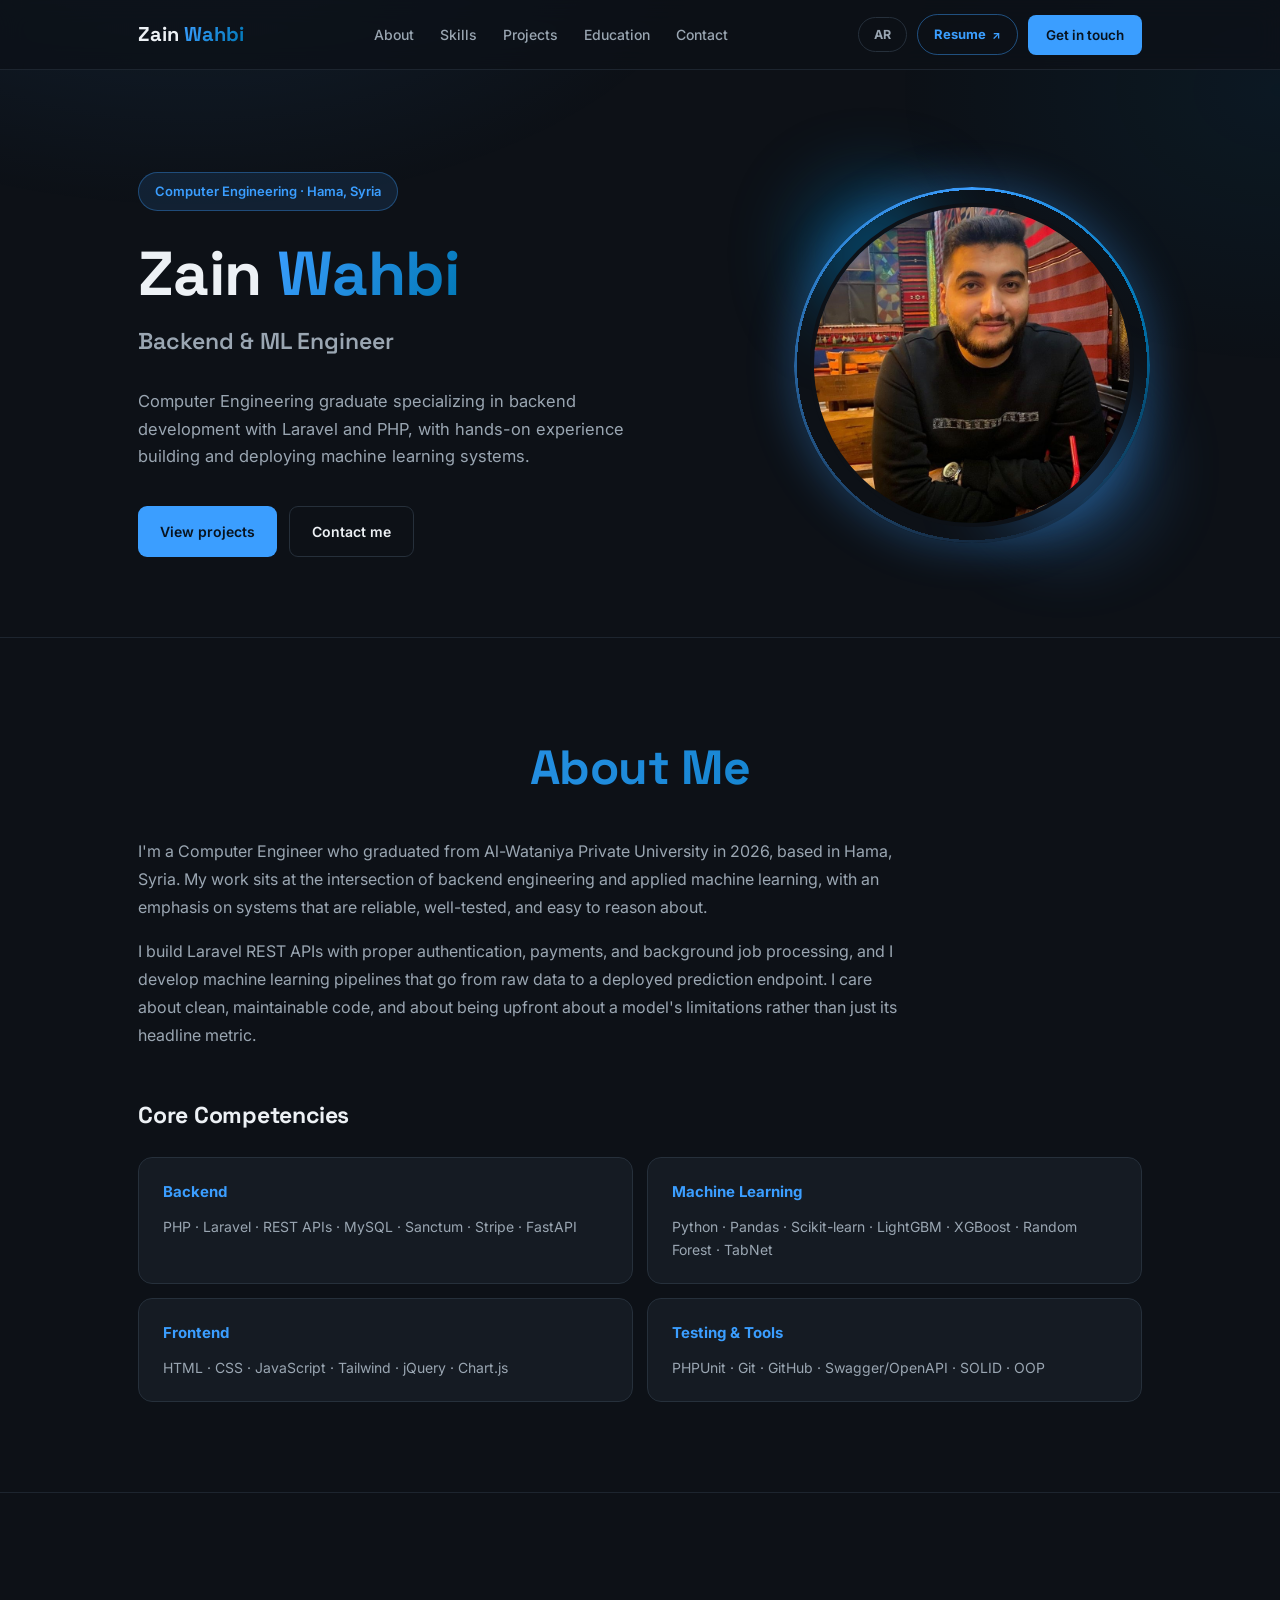
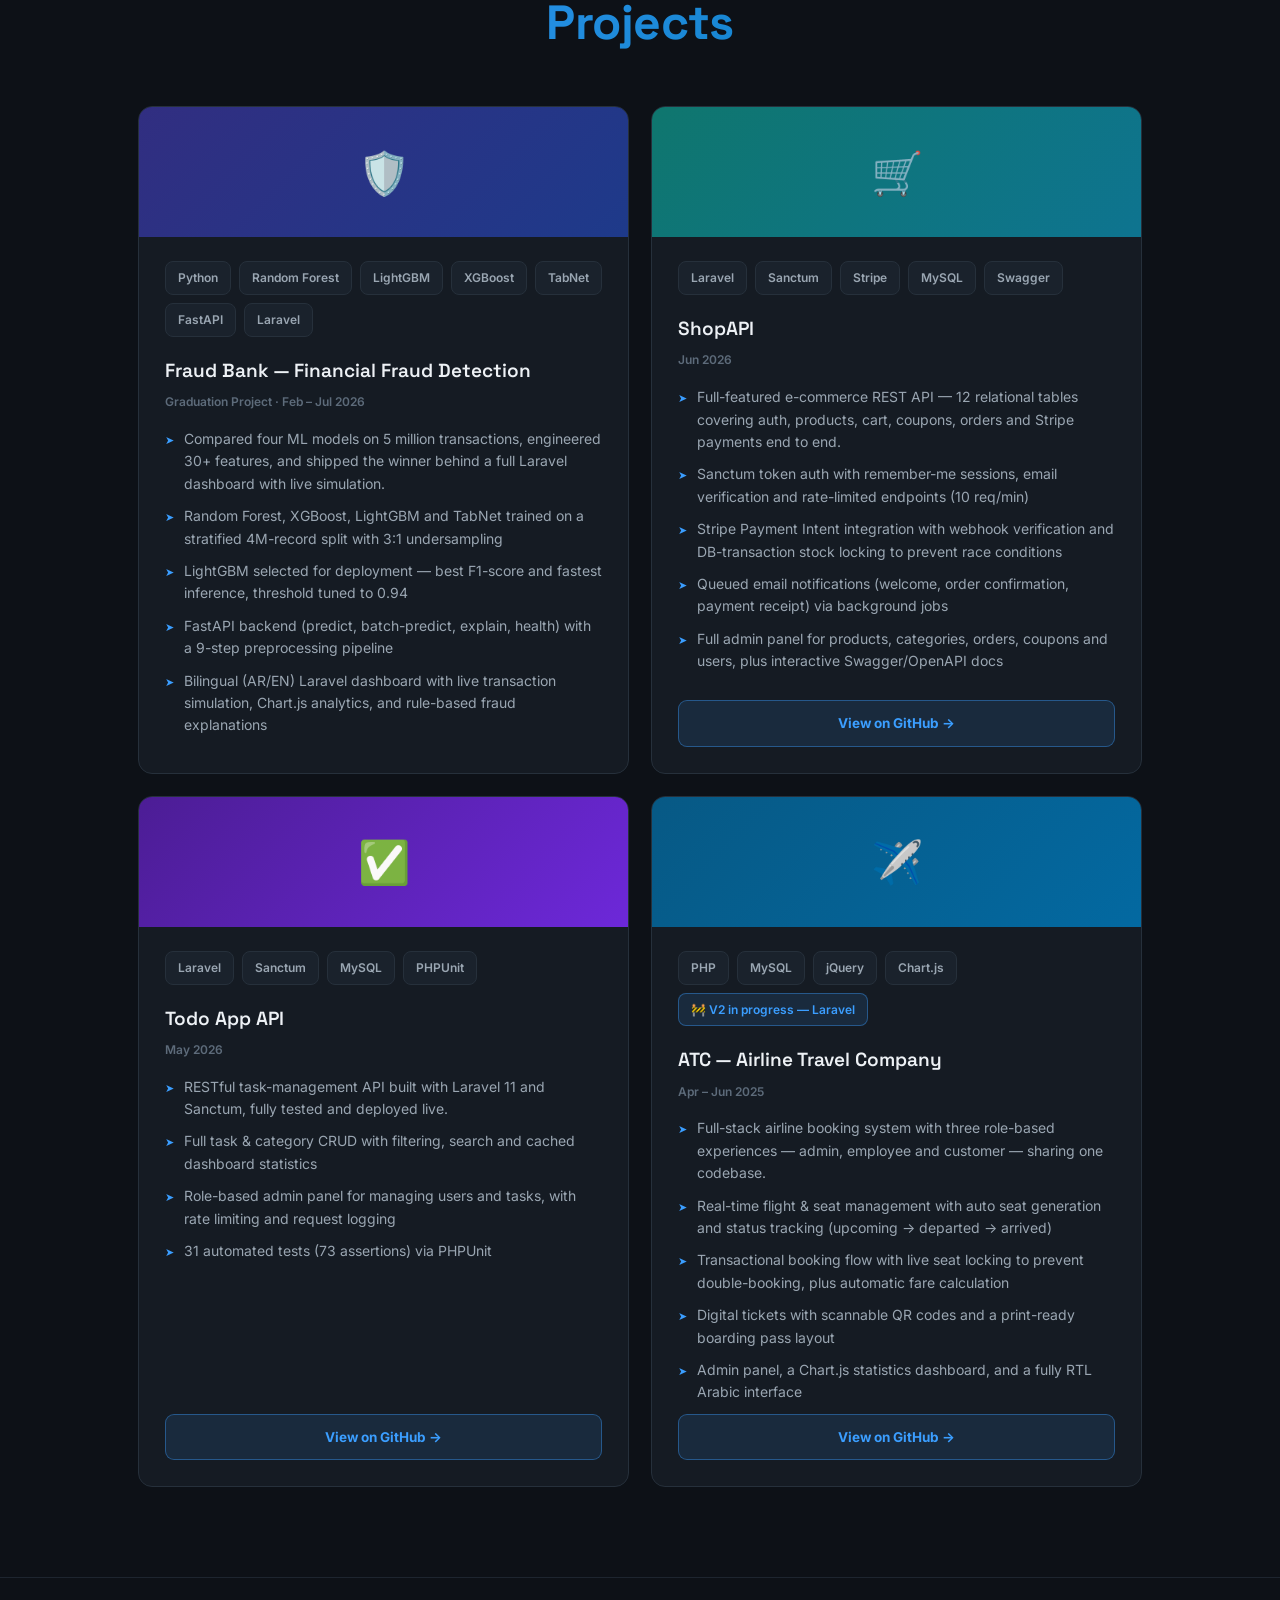
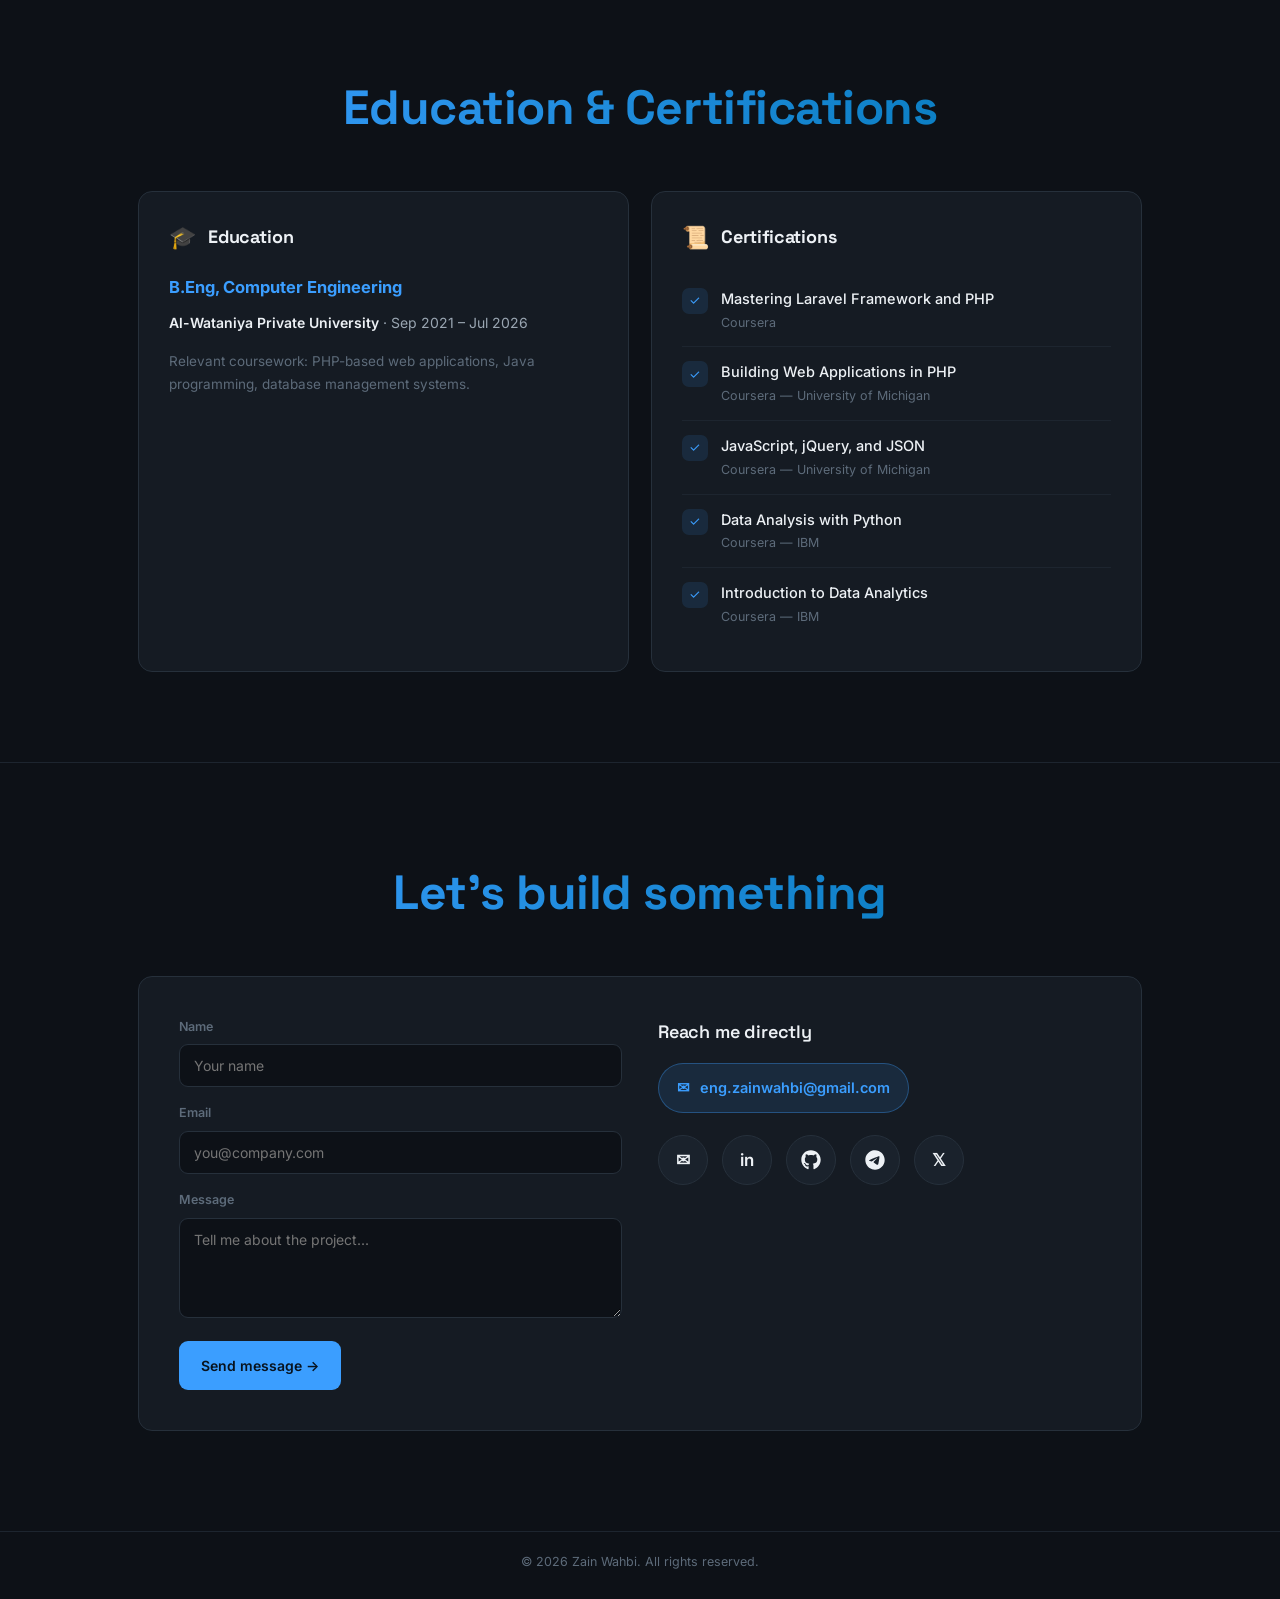
==== index.html @ 0e926399 "Add link-preview thumbnail (OG image) matching portfolio theme" ====
<!DOCTYPE html>
<html lang="en" id="htmlRoot">
<head>
<meta charset="UTF-8">
<meta name="viewport" content="width=device-width, initial-scale=1.0">
<title>Zain Wahbi | Backend & ML Engineer</title>
<meta name="description" content="Zain Wahbi — Computer Engineer specializing in Laravel/PHP REST APIs and Machine Learning.">
<meta property="og:type" content="profile">
<meta property="og:title" content="Zain Wahbi — Backend & ML Engineer">
<meta property="og:description" content="Computer Engineer specializing in Laravel/PHP REST APIs and applied Machine Learning.">
<meta property="og:url" content="https://zain-wahbi.github.io/zain-wahbi-portfolio/">
<meta property="og:image" content="https://zain-wahbi.github.io/zain-wahbi-portfolio/assets/og-image.png">
<meta property="og:image:width" content="1200">
<meta property="og:image:height" content="630">
<meta name="twitter:card" content="summary_large_image">
<meta name="twitter:title" content="Zain Wahbi — Backend & ML Engineer">
<meta name="twitter:description" content="Computer Engineer specializing in Laravel/PHP REST APIs and applied Machine Learning.">
<meta name="twitter:image" content="https://zain-wahbi.github.io/zain-wahbi-portfolio/assets/og-image.png">
<link rel="preconnect" href="https://fonts.googleapis.com">
<link rel="preconnect" href="https://fonts.gstatic.com" crossorigin>
<link href="https://fonts.googleapis.com/css2?family=Space+Grotesk:wght@500;600;700&family=Inter:wght@400;500;600;700;800&family=Tajawal:wght@400;500;700;800&display=swap" rel="stylesheet">
<link rel="icon" type="image/svg+xml" href="data:image/svg+xml,%3Csvg xmlns='http://www.w3.org/2000/svg' viewBox='0 0 100 100'%3E%3Cdefs%3E%3ClinearGradient id='g' x1='0' y1='0' x2='1' y2='1'%3E%3Cstop offset='0' stop-color='%233B9EFF'/%3E%3Cstop offset='1' stop-color='%230077B5'/%3E%3C/linearGradient%3E%3C/defs%3E%3Crect width='100' height='100' rx='22' fill='url(%23g)'/%3E%3Ctext x='50' y='69' font-family='Arial,sans-serif' font-weight='700' font-size='58' fill='%2308131F' text-anchor='middle'%3EZ%3C/text%3E%3C/svg%3E">
<link rel="stylesheet" href="style.css">
</head>
<body>

<header>
  <nav class="wrap">
    <div class="brand-group">
      <div class="mobile-logo" aria-hidden="true">Z</div>
      <div class="brand">Zain <span class="brand-accent">Wahbi</span></div>
    </div>
    <div class="navlinks">
      <a href="#about" data-i18n="nav_about">About</a>
      <a href="#skills" data-i18n="nav_skills">Skills</a>
      <a href="#projects" data-i18n="nav_projects">Projects</a>
      <a href="#education" data-i18n="nav_education">Education</a>
      <a href="#contact" data-i18n="nav_contact">Contact</a>
    </div>
    <div class="nav-right">
      <button class="lang-toggle-btn" id="langToggleBtn" onclick="toggleLang()">AR</button>
      <a class="cv-btn" id="cvBtn" href="resume.html" target="_blank" rel="noopener">
        <span class="cv-label" data-i18n="nav_cv">Resume</span><span class="cv-label-mobile" aria-hidden="true">CV</span><span class="ext-ic">↗</span>
      </a>
      <a class="nav-cta" href="https://mail.google.com/mail/?view=cm&fs=1&to=eng.zainwahbi@gmail.com" target="_blank" rel="noopener" data-i18n="nav_cta">Get in touch</a>
    </div>
  </nav>
</header>

<main>
  <!-- HERO -->
  <section class="hero">
    <div class="wrap hero-grid">
      <div class="hero-text">
        <div class="hero-badge" data-i18n="hero_badge">Computer Engineering · Hama, Syria</div>
        <h1 class="hero-name">Zain <span class="accent-text">Wahbi</span></h1>
        <div class="hero-subtitle" data-i18n="hero_subtitle">Backend & ML Engineer</div>
        <p class="lede" data-i18n="hero_lede">Computer Engineering graduate specializing in backend development with Laravel and PHP, with hands-on experience building and deploying machine learning systems.</p>
        <div class="hero-actions">
          <a class="btn btn-primary" href="#projects" data-i18n="hero_btn1">View projects</a>
          <a class="btn btn-ghost" href="#contact" data-i18n="hero_btn2">Contact me</a>
        </div>
      </div>
      <div class="hero-photo-wrap">
        <div class="blob blob1"></div>
        <div class="blob blob2"></div>
        <div class="avatar-wrap">
          <div class="avatar-ring">
            <div class="avatar" id="avatarBox">
              <img id="avatarImg" src="assets/photo_2026-06-03_11-59-59.jpg" alt="Zain Wahbi" onerror="this.style.display='none'" onload="document.getElementById('avatarInitials').style.display='none'; this.style.display='block';">
              <span id="avatarInitials">ZW</span>
            </div>
          </div>
        </div>
      </div>
    </div>
  </section>

  <hr class="rule">

  <!-- ABOUT -->
  <section id="about">
    <div class="wrap">
      <h2 class="about-heading" data-i18n="about_heading">About Me</h2>
      <div class="about-body-full">
        <p data-i18n="about_p1">I'm a Computer Engineer who graduated from Al-Wataniya Private University in 2026, based in Hama, Syria. My work sits at the intersection of backend engineering and applied machine learning, with an emphasis on systems that are reliable, well-tested, and easy to reason about.</p>
        <p data-i18n="about_p2">I build Laravel REST APIs with proper authentication, payments, and background job processing, and I develop machine learning pipelines that go from raw data to a deployed prediction endpoint. I care about clean, maintainable code, and about being upfront about a model's limitations rather than just its headline metric.</p>
      </div>

      <h3 class="comp-heading" data-i18n="comp_heading">Core Competencies</h3>
      <div id="skills" class="comp-grid">
        <div class="comp-card">
          <h4 data-i18n="comp1_title">Backend</h4>
          <p data-i18n="comp1_desc">PHP · Laravel · REST APIs · MySQL · Sanctum · Stripe · FastAPI</p>
        </div>
        <div class="comp-card">
          <h4 data-i18n="comp2_title">Machine Learning</h4>
          <p data-i18n="comp2_desc">Python · Pandas · Scikit-learn · LightGBM · XGBoost · Random Forest · TabNet</p>
        </div>
        <div class="comp-card">
          <h4 data-i18n="comp3_title">Frontend</h4>
          <p data-i18n="comp3_desc">HTML · CSS · JavaScript · Tailwind · jQuery · Chart.js</p>
        </div>
        <div class="comp-card">
          <h4 data-i18n="comp4_title">Testing & Tools</h4>
          <p data-i18n="comp4_desc">PHPUnit · Git · GitHub · Swagger/OpenAPI · SOLID · OOP</p>
        </div>
      </div>
    </div>
  </section>

  <hr class="rule">

  <!-- PROJECTS -->
  <section id="projects">
    <div class="wrap">
      <h2 class="section-title-center" data-i18n="projects_title">Projects</h2>
      <div class="proj-grid">
        <div class="proj-card">
          <div class="proj-banner" style="background:linear-gradient(135deg,#312E81,#1E3A8A);">🛡️</div>
          <div class="proj-body">
            <div class="proj-tags">
              <span class="proj-tag">Python</span><span class="proj-tag">Random Forest</span><span class="proj-tag">LightGBM</span><span class="proj-tag">XGBoost</span><span class="proj-tag">TabNet</span><span class="proj-tag">FastAPI</span><span class="proj-tag">Laravel</span>
            </div>
            <div class="proj-title2" data-i18n="proj1_title">Fraud Bank — Financial Fraud Detection</div>
            <div class="proj-date2" data-i18n="proj1_date">Graduation Project · Feb – Jul 2026</div>
            <ul class="proj-bullets">
              <li data-i18n="proj1_desc">Compared four ML models on 5 million transactions, engineered 30+ features, and shipped the winner behind a full Laravel dashboard with live simulation.</li>
              <li data-i18n="proj1_li1">Random Forest, XGBoost, LightGBM and TabNet trained on a stratified 4M-record split with 3:1 undersampling</li>
              <li data-i18n="proj1_li2">LightGBM selected for deployment — best F1-score and fastest inference, threshold tuned to 0.94</li>
              <li data-i18n="proj1_li3">FastAPI backend (predict, batch-predict, explain, health) with a 9-step preprocessing pipeline</li>
              <li data-i18n="proj1_li4">Bilingual (AR/EN) Laravel dashboard with live transaction simulation, Chart.js analytics, and rule-based fraud explanations</li>
            </ul>
          </div>
        </div>

        <div class="proj-card">
          <div class="proj-banner" style="background:linear-gradient(135deg,#0F766E,#0E7490);">🛒</div>
          <div class="proj-body">
            <div class="proj-tags">
              <span class="proj-tag">Laravel</span><span class="proj-tag">Sanctum</span><span class="proj-tag">Stripe</span><span class="proj-tag">MySQL</span><span class="proj-tag">Swagger</span>
            </div>
            <div class="proj-title2">ShopAPI</div>
            <div class="proj-date2" data-i18n="proj2_date">Jun 2026</div>
            <ul class="proj-bullets">
              <li data-i18n="proj2_desc">Full-featured e-commerce REST API — 12 relational tables covering auth, products, cart, coupons, orders and Stripe payments end to end.</li>
              <li data-i18n="proj2_li1">Sanctum token auth with remember-me sessions, email verification and rate-limited endpoints (10 req/min)</li>
              <li data-i18n="proj2_li2">Stripe Payment Intent integration with webhook verification and DB-transaction stock locking to prevent race conditions</li>
              <li data-i18n="proj2_li3">Queued email notifications (welcome, order confirmation, payment receipt) via background jobs</li>
              <li data-i18n="proj2_li4">Full admin panel for products, categories, orders, coupons and users, plus interactive Swagger/OpenAPI docs</li>
            </ul>
            <a class="proj-link" href="https://github.com/Zain-Wahbi/shop-api" target="_blank" rel="noopener"><span data-i18n="view_github">View on GitHub →</span></a>
          </div>
        </div>

        <div class="proj-card">
          <div class="proj-banner" style="background:linear-gradient(135deg,#4C1D95,#6D28D9);">✅</div>
          <div class="proj-body">
            <div class="proj-tags">
              <span class="proj-tag">Laravel</span><span class="proj-tag">Sanctum</span><span class="proj-tag">MySQL</span><span class="proj-tag">PHPUnit</span>
            </div>
            <div class="proj-title2" data-i18n="proj3_title">Todo App API</div>
            <div class="proj-date2" data-i18n="proj3_date">May 2026</div>
            <ul class="proj-bullets">
              <li data-i18n="proj3_desc">RESTful task-management API built with Laravel 11 and Sanctum, fully tested and deployed live.</li>
              <li data-i18n="proj3_li1">Full task & category CRUD with filtering, search and cached dashboard statistics</li>
              <li data-i18n="proj3_li2">Role-based admin panel for managing users and tasks, with rate limiting and request logging</li>
              <li data-i18n="proj3_li3">31 automated tests (73 assertions) via PHPUnit</li>
            </ul>
            <a class="proj-link" href="https://github.com/Zain-Wahbi/todo-app-api" target="_blank" rel="noopener"><span data-i18n="view_github">View on GitHub →</span></a>
          </div>
        </div>

        <div class="proj-card">
          <div class="proj-banner" style="background:linear-gradient(135deg,#075985,#0369A1);">✈️</div>
          <div class="proj-body">
            <div class="proj-tags">
              <span class="proj-tag">PHP</span><span class="proj-tag">MySQL</span><span class="proj-tag">jQuery</span><span class="proj-tag">Chart.js</span>
              <span class="proj-tag proj-tag-progress" data-i18n="proj4_progress">🚧 V2 in progress — Laravel</span>
            </div>
            <div class="proj-title2" data-i18n="proj4_title">ATC — Airline Travel Company</div>
            <div class="proj-date2" data-i18n="proj4_date">Apr – Jun 2025</div>
            <ul class="proj-bullets">
              <li data-i18n="proj4_desc">Full-stack airline booking system with three role-based experiences — admin, employee and customer — sharing one codebase.</li>
              <li data-i18n="proj4_li1">Real-time flight & seat management with auto seat generation and status tracking (upcoming → departed → arrived)</li>
              <li data-i18n="proj4_li2">Transactional booking flow with live seat locking to prevent double-booking, plus automatic fare calculation</li>
              <li data-i18n="proj4_li3">Digital tickets with scannable QR codes and a print-ready boarding pass layout</li>
              <li data-i18n="proj4_li4">Admin panel, a Chart.js statistics dashboard, and a fully RTL Arabic interface</li>
            </ul>
            <a class="proj-link" href="https://github.com/Zain-Wahbi/airline-travel-company-v1" target="_blank" rel="noopener"><span data-i18n="view_github">View on GitHub →</span></a>
          </div>
        </div>
      </div>
    </div>
  </section>

  <hr class="rule">

  <!-- EDUCATION & CERTS -->
  <section id="education">
    <div class="wrap">
      <h2 class="section-title-center" data-i18n="edu_eyebrow">Education & Certifications</h2>
      <div class="edu-grid">
        <div class="info-card">
          <div class="info-card-head"><span class="info-icon">🎓</span><h3 data-i18n="edu_subhead">Education</h3></div>
          <div class="edu-degree" data-i18n="fact_degree_val">B.Eng, Computer Engineering</div>
          <div class="edu-meta"><b data-i18n="fact_uni_val">Al-Wataniya Private University</b> · <span data-i18n="edu_date">Sep 2021 – Jul 2026</span></div>
          <div class="edu-course" data-i18n="edu_course">Relevant coursework: PHP-based web applications, Java programming, database management systems.</div>
        </div>
        <div class="info-card">
          <div class="info-card-head"><span class="info-icon">📜</span><h3 data-i18n="certs_subhead">Certifications</h3></div>
          <div class="cert-item"><span class="cert-icon">✓</span><div><div class="cert-name">Mastering Laravel Framework and PHP</div><div class="cert-org">Coursera</div></div></div>
          <div class="cert-item"><span class="cert-icon">✓</span><div><div class="cert-name">Building Web Applications in PHP</div><div class="cert-org">Coursera — University of Michigan</div></div></div>
          <div class="cert-item"><span class="cert-icon">✓</span><div><div class="cert-name">JavaScript, jQuery, and JSON</div><div class="cert-org">Coursera — University of Michigan</div></div></div>
          <div class="cert-item"><span class="cert-icon">✓</span><div><div class="cert-name">Data Analysis with Python</div><div class="cert-org">Coursera — IBM</div></div></div>
          <div class="cert-item"><span class="cert-icon">✓</span><div><div class="cert-name">Introduction to Data Analytics</div><div class="cert-org">Coursera — IBM</div></div></div>
        </div>
      </div>
    </div>
  </section>

  <hr class="rule">

  <!-- CONTACT -->
  <section id="contact">
    <div class="wrap">
      <h2 class="section-title-center" data-i18n="contact_title">Let's build something</h2>
      <div class="contact-card">
        <form id="contactForm" onsubmit="return false;">
          <div class="field">
            <label for="f-name" data-i18n="field_name">Name</label>
            <input id="f-name" type="text" data-i18n-ph="field_name_ph" placeholder="Your name" autocomplete="name">
          </div>
          <div class="field">
            <label for="f-email" data-i18n="field_email">Email</label>
            <input id="f-email" type="email" placeholder="you@company.com" autocomplete="email">
          </div>
          <div class="field">
            <label for="f-msg" data-i18n="field_msg">Message</label>
            <textarea id="f-msg" data-i18n-ph="field_msg_ph" placeholder="Tell me about the project..."></textarea>
          </div>
          <a class="btn btn-primary" id="sendBtn" href="#" data-i18n="send_btn">Send message →</a>
        </form>
        <div class="contact-side">
          <h3 data-i18n="contact_side_title">Reach me directly</h3>
          <a class="contact-email-pill" href="https://mail.google.com/mail/?view=cm&fs=1&to=eng.zainwahbi@gmail.com" target="_blank" rel="noopener"><span class="email-ic">✉</span> eng.zainwahbi@gmail.com</a>
          <div class="social-circle-row">
            <a class="social-circle" href="https://mail.google.com/mail/?view=cm&fs=1&to=eng.zainwahbi@gmail.com" target="_blank" rel="noopener" aria-label="Email" title="Email">✉</a>
            <a class="social-circle" href="https://www.linkedin.com/in/zain-wahbi-858897413" target="_blank" rel="noopener" aria-label="LinkedIn" title="LinkedIn">in</a>
            <a class="social-circle" href="https://github.com/Zain-Wahbi" target="_blank" rel="noopener" aria-label="GitHub" title="GitHub"><svg viewBox="0 0 496 512" width="20" height="20" fill="currentColor"><path d="M244.8 8C106.1 8 0 113.3 0 252c0 110.9 69.8 205.8 169.5 239.2 12.8 2.3 17.3-5.6 17.3-12.1 0-6.2-.3-40.4-.3-61.4 0 0-70 15-84.7-29.8 0 0-11.4-29.1-27.8-36.6 0 0-22.9-15.7 1.6-15.4 0 0 24.9 2 38.6 25.8 21.9 38.6 58.6 27.5 72.9 20.9 2.3-16 8.8-27.1 16-33.7-55.9-6.2-112.3-14.3-112.3-110.5 0-27.5 7.6-41.3 23.6-58.9-2.6-6.5-11.1-33.3 2.6-67.9 20.9-6.5 69 27 69 27 20-5.6 41.5-8.5 62.8-8.5s42.8 2.9 62.8 8.5c0 0 48.1-33.6 69-27 13.7 34.7 5.2 61.4 2.6 67.9 16 17.7 25.8 31.5 25.8 58.9 0 96.5-58.9 104.2-114.8 110.5 9.2 7.9 17 22.9 17 46.4 0 33.7-.3 75.4-.3 83.6 0 6.5 4.6 14.4 17.3 12.1C428.2 457.8 496 362.9 496 252 496 113.3 383.5 8 244.8 8z"/></svg></a>
            <a class="social-circle" href="https://t.me/ZainW72" target="_blank" rel="noopener" aria-label="Telegram" title="Telegram"><svg viewBox="0 0 496 512" width="20" height="20" fill="currentColor"><path d="M248 8C111 8 0 119 0 256s111 248 248 248 248-111 248-248S385 8 248 8zM362 176.7c-3.7 39.2-19.9 134.4-28.1 178.3-3.5 18.6-10.3 24.8-16.9 25.4-14.4 1.3-25.3-9.5-39.3-18.7-21.8-14.3-34.2-23.2-55.3-37.2-24.5-16.1-8.6-25 5.3-39.5 3.7-3.8 67.1-61.5 68.3-66.7.2-.7.3-3.1-1.2-4.4s-3.6-.8-5.1-.5q-3.3.7-104.6 69.1-14.8 10.2-26.9 9.9c-8.9-.2-25.9-5-38.6-9.1-15.5-5-27.9-7.7-26.8-16.3q.8-6.7 18.5-13.7 108.4-47.2 144.6-62.3c68.9-28.6 83.2-33.6 92.5-33.8 2.1 0 6.6.5 9.6 2.9a10.5 10.5 0 0 1 3.5 6.7A43.8 43.8 0 0 1 362 176.7z"/></svg></a>
            <a class="social-circle" href="https://x.com/ZainWahbi" target="_blank" rel="noopener" aria-label="X / Twitter" title="X / Twitter">𝕏</a>
          </div>
        </div>
      </div>
    </div>
  </section>
</main>

<footer>
  <div class="wrap foot-row">
    <span data-i18n="footer_copy">© 2026 Zain Wahbi. All rights reserved.</span>
  </div>
</footer>

<script src="script.js"></script>
</body>
</html>
---- style.css ----
:root{
    --bg:#0D1117;
    --surface:#151B23;
    --surface-alt:#1A222C;
    --border:#26303B;
    --border-soft:#1D252F;
    --text:#EDF1F5;
    --text-dim:#9AA6B2;
    --text-faint:#5D6B7A;
    --accent:#3B9EFF;
    --accent-soft:rgba(59,158,255,0.12);
    --accent-deep:#0077B5;
    --radius:14px;
    --display:'Space Grotesk', sans-serif;
    --sans:'Inter', -apple-system, sans-serif;
    --arfont:'Tajawal', 'Inter', sans-serif;
  }
  *{box-sizing:border-box; margin:0; padding:0;}
  html{scroll-behavior:smooth;}
  body{
    background:var(--bg); color:var(--text); font-family:var(--sans);
    line-height:1.65; -webkit-font-smoothing:antialiased;
  }
  body.lang-ar{font-family:var(--arfont);}
  body.lang-ar h1, body.lang-ar h2, body.lang-ar h3, body.lang-ar .brand{font-family:var(--arfont);}
  body::before{
    content:""; position:fixed; inset:0; z-index:0; pointer-events:none;
    background:
      radial-gradient(ellipse 900px 500px at 15% -10%, rgba(59,158,255,0.10), transparent 60%),
      radial-gradient(ellipse 700px 500px at 100% 10%, rgba(0,119,181,0.08), transparent 55%);
  }
  a{color:inherit; text-decoration:none;}
  ::selection{background:var(--accent-soft); color:var(--accent);}
  img,svg{display:block; max-width:100%;}

  .wrap{max-width:1060px; margin:0 auto; padding:0 28px; position:relative; z-index:1;}
  section{padding:90px 0;}
  @media(max-width:720px){ section{padding:60px 0;} }

  .eyebrow{
    font-family:var(--sans); font-size:13px; font-weight:600; color:var(--accent);
    letter-spacing:0.08em; text-transform:uppercase; margin-bottom:12px;
  }
  body.lang-ar .eyebrow{font-family:var(--arfont); letter-spacing:0; text-transform:none;}
  h1,h2,h3{font-family:var(--display); font-weight:600; letter-spacing:-0.01em; color:var(--text);}

  /* NAV */
  header{
    position:fixed; top:0; left:0; right:0; z-index:50;
    background:rgba(13,17,23,0.75); backdrop-filter:blur(12px);
    border-bottom:1px solid var(--border-soft);
  }
  nav.wrap{display:flex; align-items:center; justify-content:space-between; padding:14px 28px; gap:16px;}
  .brand-group{display:flex; align-items:center; gap:10px;}
  .logo-mark{
    width:38px; height:38px; border-radius:10px; flex-shrink:0;
    background:linear-gradient(150deg, var(--accent) 0%, var(--accent-deep) 100%);
    display:flex; align-items:center; justify-content:center;
    font-family:var(--display); font-size:18px; font-weight:700; color:#08131F;
    box-shadow:0 8px 20px -6px rgba(59,158,255,0.55), inset 0 0 0 1px rgba(255,255,255,0.15);
  }
  .brand{font-family:var(--display); font-size:20px; font-weight:700; color:var(--text); white-space:nowrap;}
  .brand-accent{
    background:linear-gradient(120deg, var(--accent), var(--accent-deep));
    -webkit-background-clip:text; background-clip:text; color:transparent;
  }
  body.lang-ar .brand{font-family:var(--arfont);}
  .mobile-logo{
    display:none; width:36px; height:36px; border-radius:10px; flex-shrink:0;
    background:linear-gradient(150deg, var(--accent) 0%, var(--accent-deep) 100%);
    align-items:center; justify-content:center;
    font-family:var(--display); font-size:17px; font-weight:700; color:#08131F;
    box-shadow:0 6px 16px -6px rgba(59,158,255,0.55), inset 0 0 0 1px rgba(255,255,255,0.15);
  }
  @media(max-width:560px){
    .brand{display:none;}
    .mobile-logo{display:flex;}
  }

  .navlinks{display:none; gap:26px; font-size:14px; color:var(--text-dim); font-weight:500;}
  @media(min-width:880px){ .navlinks{display:flex;} }
  .navlinks a{transition:color .15s;}
  .navlinks a:hover{color:var(--text);}

  .nav-right{display:flex; align-items:center; gap:10px;}
  .lang-toggle-btn{
    font-size:12.5px; font-weight:700; padding:9px 15px; border-radius:999px;
    border:1px solid var(--border); color:var(--text-dim); background:transparent; cursor:pointer;
    font-family:inherit; transition:border-color .15s, color .15s;
  }
  .lang-toggle-btn:hover{border-color:var(--accent); color:var(--accent);}
  .cv-btn{
    font-size:13px; font-weight:700; color:var(--accent); border:1px solid rgba(59,158,255,0.45); border-radius:999px;
    padding:9px 16px; white-space:nowrap; transition:background .15s, border-color .15s;
    display:inline-flex; align-items:center; gap:6px;
  }
  .cv-btn:hover{background:var(--accent-soft); border-color:var(--accent);}
  .ext-ic{font-size:11px;}
  .cv-label-mobile{display:none; font-size:12.5px; font-weight:700;}
  @media(max-width:640px){
    .cv-btn .cv-label{display:none;}
    .cv-btn .cv-label-mobile{display:inline;}
    .cv-btn{padding:9px 13px;}
  }
  .nav-cta{
    font-size:13.5px; font-weight:600; background:var(--accent); color:#08131F;
    border-radius:8px; padding:9px 18px; transition:opacity .15s; white-space:nowrap;
  }
  .nav-cta:hover{opacity:0.88;}
  @media(max-width:480px){ .nav-cta{display:none;} }

  /* HERO */
  .hero{padding-top:172px; padding-bottom:80px;}
  .hero-grid{display:grid; grid-template-columns:1fr; gap:56px; align-items:center;}
  @media(max-width:879px){ .hero-photo-wrap{order:-1;} .hero-text{order:2;} }
  @media(min-width:880px){ .hero-grid{grid-template-columns:1fr 340px; gap:64px;} }

  .kicker{display:inline-flex; align-items:center; gap:8px; font-size:13.5px; color:var(--text-dim); font-weight:500; margin-bottom:18px;}
  .kicker .pulse{width:8px; height:8px; border-radius:50%; background:var(--accent); box-shadow:0 0 0 4px var(--accent-soft); animation:pulse 2s ease-in-out infinite;}
  @keyframes pulse{0%,100%{box-shadow:0 0 0 4px var(--accent-soft);} 50%{box-shadow:0 0 0 8px transparent;}}

  .hero-badge{
    display:inline-flex; align-items:center; gap:8px; font-size:13px; font-weight:600; color:var(--accent);
    border:1px solid rgba(59,158,255,0.35); background:var(--accent-soft); border-radius:999px;
    padding:8px 16px; margin-bottom:30px;
  }
  .hero-name{font-size:clamp(38px,6.6vw,62px); line-height:1.05; font-weight:700; margin-bottom:16px;}
  .hero-name .accent-text{
    background:linear-gradient(120deg, var(--accent), var(--accent-deep));
    -webkit-background-clip:text; background-clip:text; color:transparent;
  }
  .hero-subtitle{font-size:clamp(18px,2.4vw,23px); font-weight:600; color:var(--text-dim); margin-bottom:28px; font-family:var(--display);}
  body.lang-ar .hero-subtitle{font-family:var(--arfont);}
  .hero p.lede{font-size:16.5px; color:var(--text-dim); max-width:520px; margin-top:0;}
  .hero-actions{display:flex; gap:12px; margin-top:36px; flex-wrap:wrap;}
  .btn{font-size:14px; font-weight:600; padding:13px 22px; border-radius:9px; display:inline-flex; align-items:center; gap:8px; transition:transform .15s, opacity .15s, border-color .15s;}
  .btn-primary{background:var(--accent); color:#08131F;}
  .btn-primary:hover{transform:translateY(-1px); opacity:0.92;}
  .btn-ghost{border:1px solid var(--border); color:var(--text);}
  .btn-ghost:hover{border-color:var(--text-dim); transform:translateY(-1px);}

  .meta-row{display:flex; flex-wrap:wrap; gap:20px; margin-top:34px; font-size:13.5px; color:var(--text-faint);}
  .meta-row b{color:var(--text-dim); font-weight:600;}

  /* AVATAR */
  .hero-photo-wrap{position:relative;}
  .blob{position:absolute; border-radius:50%; filter:blur(40px); z-index:0; pointer-events:none;}
  .blob1{width:130px; height:130px; background:var(--accent-deep); opacity:0.55; top:-6px; left:2%;}
  .blob2{width:150px; height:150px; background:var(--accent); opacity:0.35; bottom:-6px; right:0%;}
  .avatar-wrap{display:flex; justify-content:center; align-items:center; position:relative; z-index:1;}
  .avatar-ring{
    position:relative; width:270px; height:270px; display:flex; align-items:center; justify-content:center;
  }
  @media(min-width:880px){ .avatar-ring{width:340px; height:340px;} }
  .avatar-ring::before{
    content:""; position:absolute; inset:-8px; border-radius:50%;
    background:conic-gradient(from 0deg, var(--accent), var(--accent-deep), transparent 40%, var(--accent));
    animation:spin 6s linear infinite;
    -webkit-mask:radial-gradient(farthest-side, transparent calc(100% - 3px), #000 calc(100% - 3px));
    mask:radial-gradient(farthest-side, transparent calc(100% - 3px), #000 calc(100% - 3px));
  }
  .avatar-ring::after{
    content:""; position:absolute; inset:-8px; border-radius:50%;
    box-shadow:0 0 40px 6px rgba(59,158,255,0.28);
    pointer-events:none;
  }
  @keyframes spin{to{transform:rotate(360deg);}}
  .avatar{
    width:254px; height:254px; border-radius:50%; overflow:hidden;
    background:linear-gradient(145deg, var(--accent-deep), #14304a);
    display:flex; align-items:center; justify-content:center;
    font-family:var(--display); font-size:72px; font-weight:700; color:#fff;
    position:relative; z-index:1; border:4px solid var(--bg);
  }
  @media(min-width:880px){ .avatar{width:324px; height:324px; font-size:92px;} }
  .avatar img{width:100%; height:100%; object-fit:cover; display:none;}

  hr.rule{border:none; border-top:1px solid var(--border-soft); margin:0;}

  .sec-head{margin-bottom:38px;}
  .sec-head h2{font-size:27px;}
  .sec-head p{color:var(--text-dim); font-size:15px; margin-top:8px; max-width:520px;}

  /* ABOUT */
  .about-heading{
    font-size:clamp(32px,5vw,48px); font-weight:700; margin-bottom:30px;
    background:linear-gradient(120deg, var(--accent), var(--accent-deep));
    -webkit-background-clip:text; background-clip:text; color:transparent;
    display:block; text-align:center;
  }
  .about-body-full p{color:var(--text-dim); font-size:16px; max-width:780px; line-height:1.75;}
  .about-body-full p + p{margin-top:16px;}
  .comp-heading{font-size:23px; font-weight:700; color:var(--text); margin:48px 0 22px;}
  body.lang-ar .comp-heading{font-family:var(--arfont);}

  /* COMPETENCIES */
  .comp-grid{display:grid; grid-template-columns:1fr; gap:14px;}
  @media(min-width:700px){ .comp-grid{grid-template-columns:repeat(2,1fr);} }
  .comp-card{background:var(--surface); border:1px solid var(--border); border-radius:var(--radius); padding:22px 24px;}
  .comp-card h4{font-size:15px; font-weight:700; margin-bottom:10px; color:var(--accent);}
  .comp-card p{font-size:14px; color:var(--text-dim); line-height:1.65; direction:ltr; text-align:left;}
  body.lang-ar .comp-card p{direction:rtl; text-align:right;}

  /* PROJECTS */
  .pill{font-size:12.5px; color:var(--text-dim); border:1px solid var(--border); border-radius:20px; padding:6px 13px; transition:border-color .15s, color .15s; direction:ltr; display:inline-block;}
  .pill:hover{border-color:var(--accent); color:var(--text);}
  .section-title-center{
    font-size:clamp(32px,5vw,48px); font-weight:700; text-align:center; margin-bottom:44px;
    background:linear-gradient(120deg, var(--accent), var(--accent-deep));
    -webkit-background-clip:text; background-clip:text; color:transparent;
  }
  .proj-grid{display:grid; grid-template-columns:1fr; gap:22px;}
  @media(min-width:760px){ .proj-grid{grid-template-columns:1fr 1fr;} }
  .proj-card{
    background:var(--surface); border:1px solid var(--border); border-radius:var(--radius);
    overflow:hidden; display:flex; flex-direction:column; transition:transform .18s, border-color .18s, box-shadow .18s;
  }
  .proj-card:hover{transform:translateY(-3px); border-color:rgba(59,158,255,0.35); box-shadow:0 20px 40px -24px rgba(0,0,0,0.5);}
  .proj-banner{height:130px; display:flex; align-items:center; justify-content:center; font-size:42px;}
  .proj-body{padding:24px 26px 26px; display:flex; flex-direction:column; flex:1;}
  .proj-tags{display:flex; flex-wrap:wrap; gap:8px; margin-bottom:18px; direction:ltr; justify-content:flex-start;}
  body.lang-ar .proj-tags{justify-content:flex-end;}
  .proj-tag{background:var(--surface-alt); border:1px solid var(--border); border-radius:8px; padding:6px 12px; font-size:12px; font-weight:600; color:var(--text-dim);}
  .proj-tag-progress{background:var(--accent-soft); border-color:rgba(59,158,255,0.4); color:var(--accent);}
  .proj-title2{font-family:var(--display); font-size:19px; font-weight:600; color:var(--text); margin-bottom:6px;}
  body.lang-ar .proj-title2{font-family:var(--arfont);}
  .proj-date2{font-size:12px; color:var(--text-faint); font-weight:600; margin-bottom:16px;}
  .proj-bullets{list-style:none;}
  .proj-bullets li{display:flex; gap:10px; margin-bottom:10px; color:var(--text-dim); font-size:14px; line-height:1.6;}
  .proj-bullets li::before{content:"➤"; color:var(--accent); flex-shrink:0; font-size:11px; margin-top:4px;}
  body.lang-ar .proj-bullets li::before{content:"◀";}
  .proj-link{
    align-self:stretch; margin-top:auto;
    display:inline-flex; align-items:center; justify-content:center; gap:7px;
    font-size:13.5px; font-weight:700; color:var(--accent);
    padding:11px 16px; border-radius:9px;
    background:var(--accent-soft); border:1px solid rgba(59,158,255,0.4);
    transition:background .15s, border-color .15s, transform .15s;
  }
  .proj-link:hover{background:rgba(59,158,255,0.22); border-color:var(--accent); transform:translateY(-1px);}

  /* EDUCATION & CERTS */
  .edu-grid{display:grid; grid-template-columns:1fr; gap:22px;}
  @media(min-width:860px){ .edu-grid{grid-template-columns:1fr 1fr;} }
  .info-card{background:var(--surface); border:1px solid var(--border); border-radius:var(--radius); padding:30px;}
  .info-card-head{display:flex; align-items:center; gap:12px; margin-bottom:22px;}
  .info-icon{font-size:22px; line-height:1;}
  .info-card-head h3{font-family:var(--display); font-size:18px; font-weight:700; color:var(--text);}
  body.lang-ar .info-card-head h3{font-family:var(--arfont);}
  .edu-degree{font-size:16.5px; font-weight:700; color:var(--accent); margin-bottom:10px;}
  .edu-meta{font-size:14px; color:var(--text-dim); margin-bottom:16px;}
  .edu-meta b{color:var(--text); font-weight:600;}
  .edu-course{font-size:13.5px; color:var(--text-faint); line-height:1.7;}
  .cert-item{display:flex; gap:13px; align-items:flex-start; padding:13px 0; border-bottom:1px solid var(--border-soft);}
  .info-card .cert-item:first-of-type{padding-top:0;}
  .cert-item:last-child{border-bottom:none;}
  .cert-icon{width:26px; height:26px; border-radius:7px; background:var(--accent-soft); color:var(--accent); display:flex; align-items:center; justify-content:center; font-size:13px; flex-shrink:0; margin-top:1px;}
  .cert-name{font-size:14.5px; color:var(--text); font-weight:500;}
  .cert-org{color:var(--text-faint); font-size:12.5px; margin-top:2px;}

  /* CONTACT */
  .contact-card{
    background:var(--surface); border:1px solid var(--border); border-radius:var(--radius);
    padding:40px; display:grid; grid-template-columns:1fr; gap:36px;
  }
  @media(min-width:820px){ .contact-card{grid-template-columns:1fr 1fr;} }
  .field{margin-bottom:16px;}
  .field label{display:block; font-size:12.5px; color:var(--text-faint); margin-bottom:7px; font-weight:600;}
  .field input, .field textarea{
    width:100%; background:var(--bg); border:1px solid var(--border); border-radius:9px;
    padding:12px 14px; color:var(--text); font-family:inherit; font-size:14px; outline:none; transition:border-color .15s;
  }
  .field input:focus, .field textarea:focus{border-color:var(--accent);}
  .field textarea{resize:vertical; min-height:100px;}
  .contact-side h3{font-size:18px; margin-bottom:16px; font-family:var(--display);}
  body.lang-ar .contact-side h3{font-family:var(--arfont);}
  .contact-email-pill{
    display:inline-flex; align-items:center; gap:10px; font-size:14.5px; font-weight:600; color:var(--accent);
    background:var(--accent-soft); border:1px solid rgba(59,158,255,0.35); border-radius:999px;
    padding:12px 18px; margin-bottom:22px; direction:ltr; transition:background .15s, border-color .15s, transform .15s;
  }
  .contact-email-pill:hover{background:rgba(59,158,255,0.2); border-color:var(--accent); transform:translateY(-2px);}
  .email-ic{font-size:15px;}
  .social-circle-row{display:flex; gap:14px; flex-wrap:wrap;}
  .social-circle{
    width:50px; height:50px; border-radius:50%; flex-shrink:0;
    display:flex; align-items:center; justify-content:center;
    background:var(--surface-alt); border:1px solid var(--border); color:var(--text);
    font-size:17px; font-weight:600; transition:all .2s ease;
  }
  .social-circle svg{display:block;}
  .social-circle:hover{
    background:linear-gradient(135deg, var(--accent), var(--accent-deep)); color:#08131F;
    border-color:transparent; transform:translateY(-4px);
    box-shadow:0 10px 24px -8px rgba(59,158,255,0.55);
  }

  footer{padding:20px 0 26px; border-top:1px solid var(--border-soft); margin-top:10px;}
  .foot-row{display:flex; justify-content:center; align-items:center; text-align:center; font-size:12.5px; color:var(--text-faint);}

  :focus-visible{outline:2px solid var(--accent); outline-offset:2px;}
  @media (prefers-reduced-motion: reduce){
    *{animation-duration:0.001ms !important; transition-duration:0.001ms !important;}
  }

  /* RTL adjustments */
  html[dir="rtl"] .fact{flex-direction:row-reverse;}
  html[dir="rtl"] .proj-link svg{transform:scaleX(-1);}

  /* MOBILE FINE-TUNING */
  @media(max-width:480px){
    .wrap{padding:0 18px;}
    nav.wrap{padding:12px 18px;}
    .hero{padding-top:130px; padding-bottom:56px;}
    .hero-grid{gap:40px;}
    .hero-name{font-size:clamp(30px,9vw,40px);}
    .hero-subtitle{font-size:17px; margin-bottom:20px;}
    .hero-badge{font-size:12px; padding:7px 13px; margin-bottom:22px;}
    .hero p.lede{font-size:15px;}
    .hero-actions{gap:10px;}
    .btn{padding:12px 18px; font-size:13.5px; width:100%; justify-content:center;}
    .hero-actions{flex-direction:column;}
    .avatar-ring{width:200px; height:200px;}
    .avatar{width:184px; height:184px; font-size:50px;}
    .blob1{width:80px; height:80px;}
    .blob2{width:96px; height:96px;}
    .about-heading, .section-title-center{font-size:28px; margin-bottom:22px;}
    .comp-card, .info-card{padding:18px 18px;}
    .proj-body{padding:20px 18px 22px;}
    .proj-banner{height:110px; font-size:36px;}
    .contact-card{padding:24px 18px; gap:28px;}
    .social-circle{width:44px; height:44px;}
    .social-circle svg{width:17px; height:17px;}
    .contact-email-pill{font-size:13.5px; padding:10px 14px;}
    .logo-mark{width:34px; height:34px; font-size:16px;}
    .mobile-logo{width:34px; height:34px; font-size:16px;}
  }
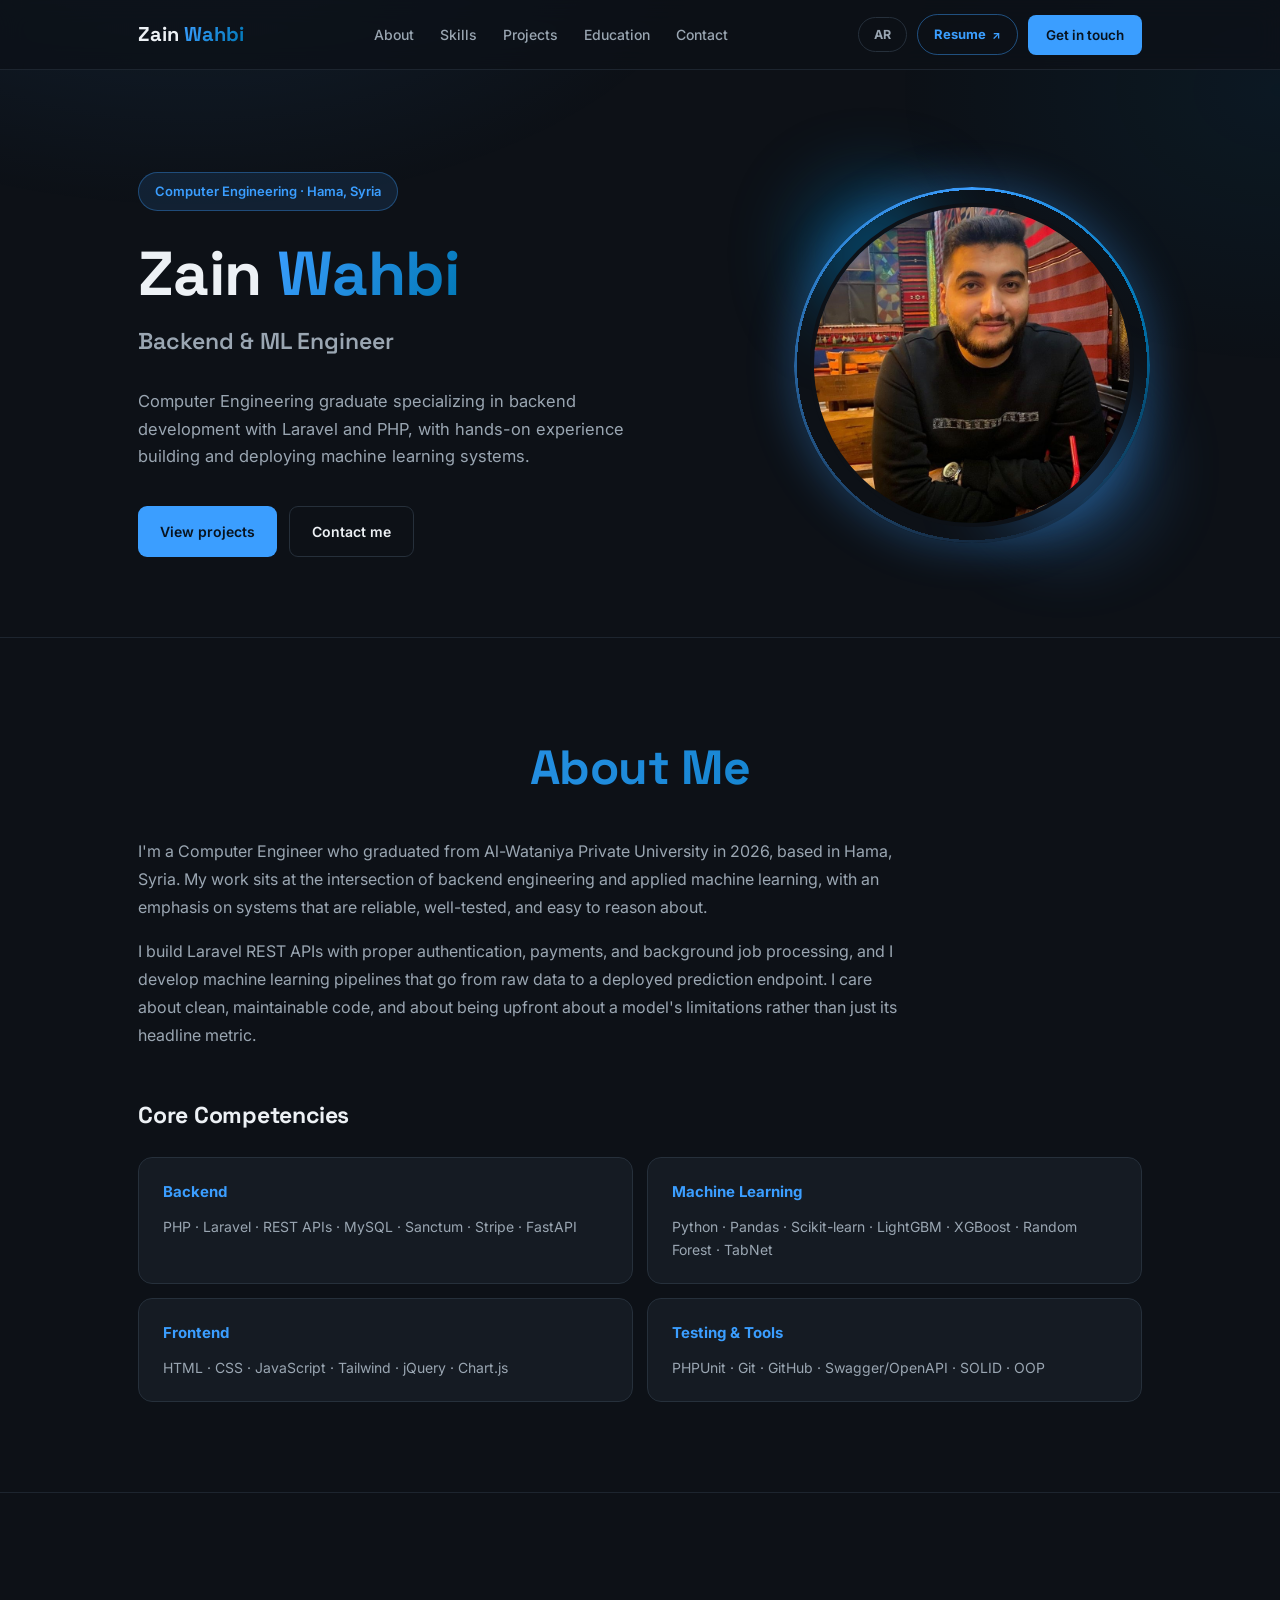
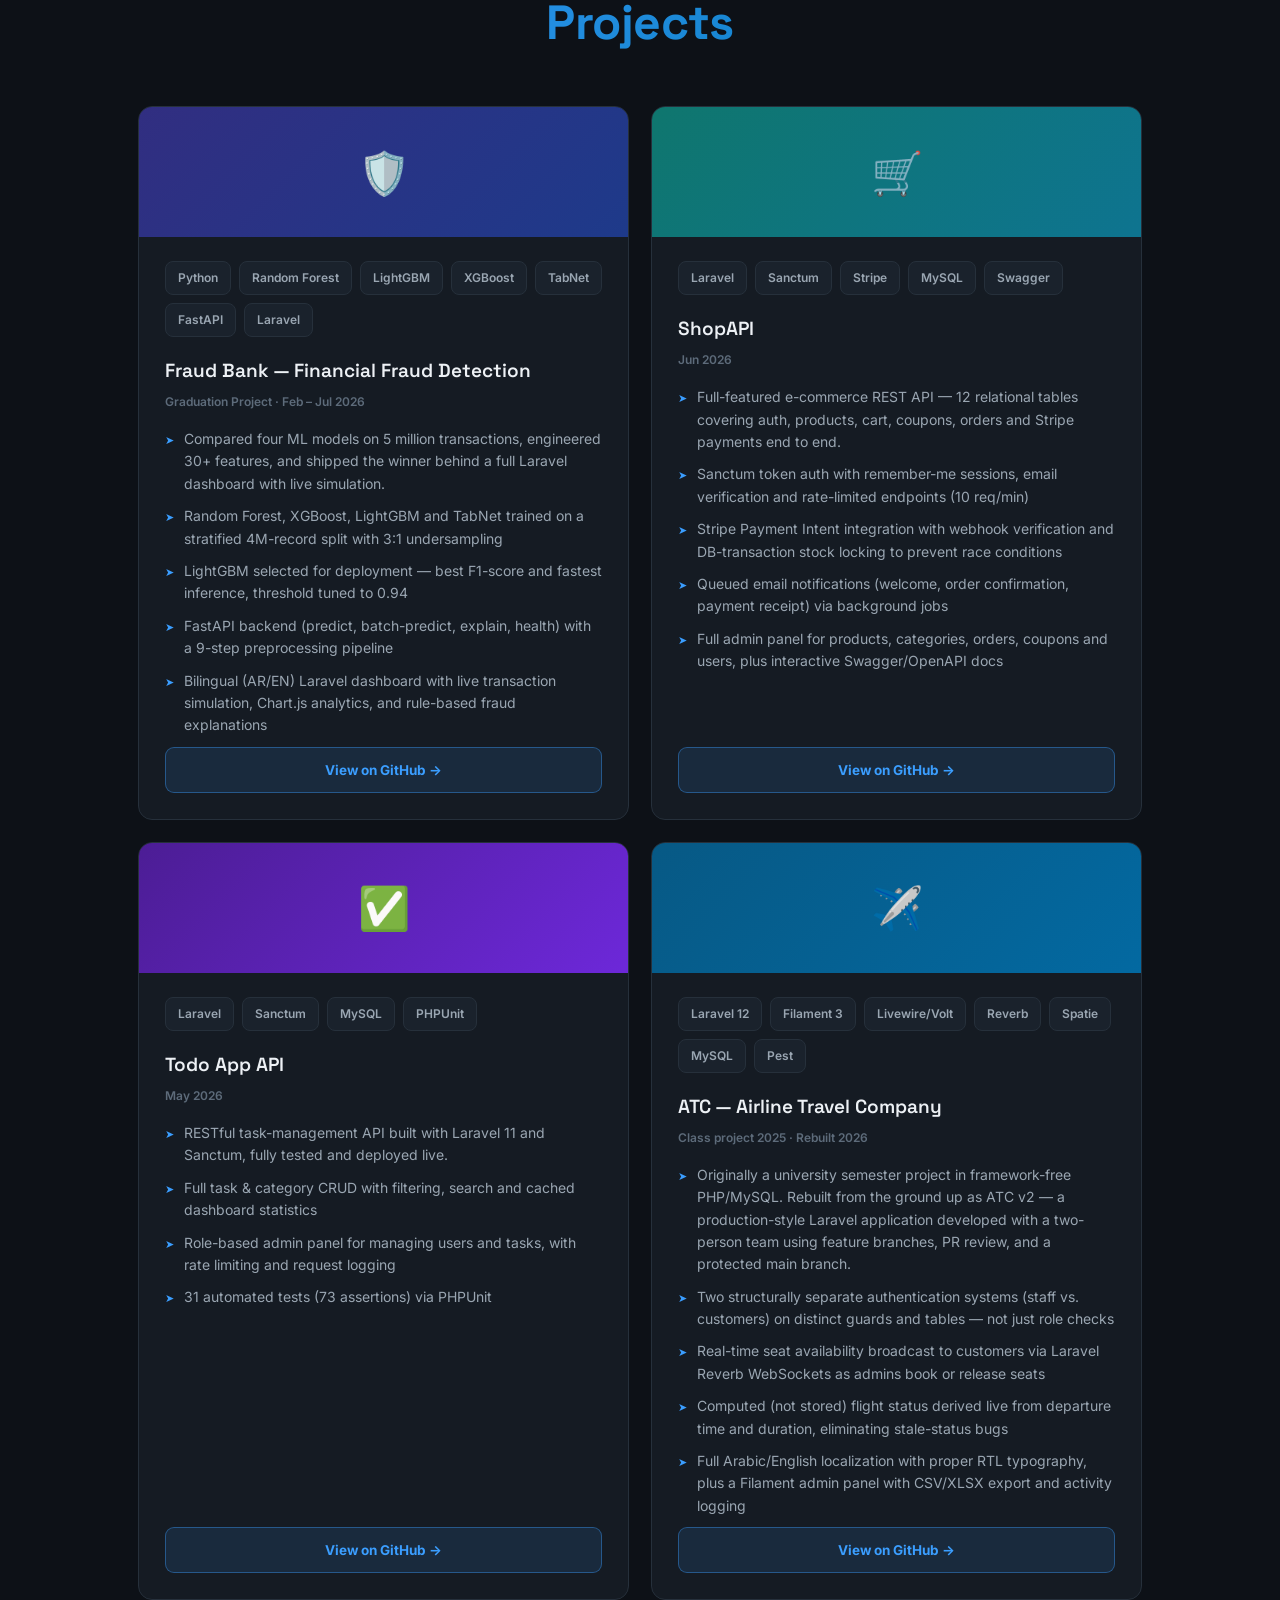
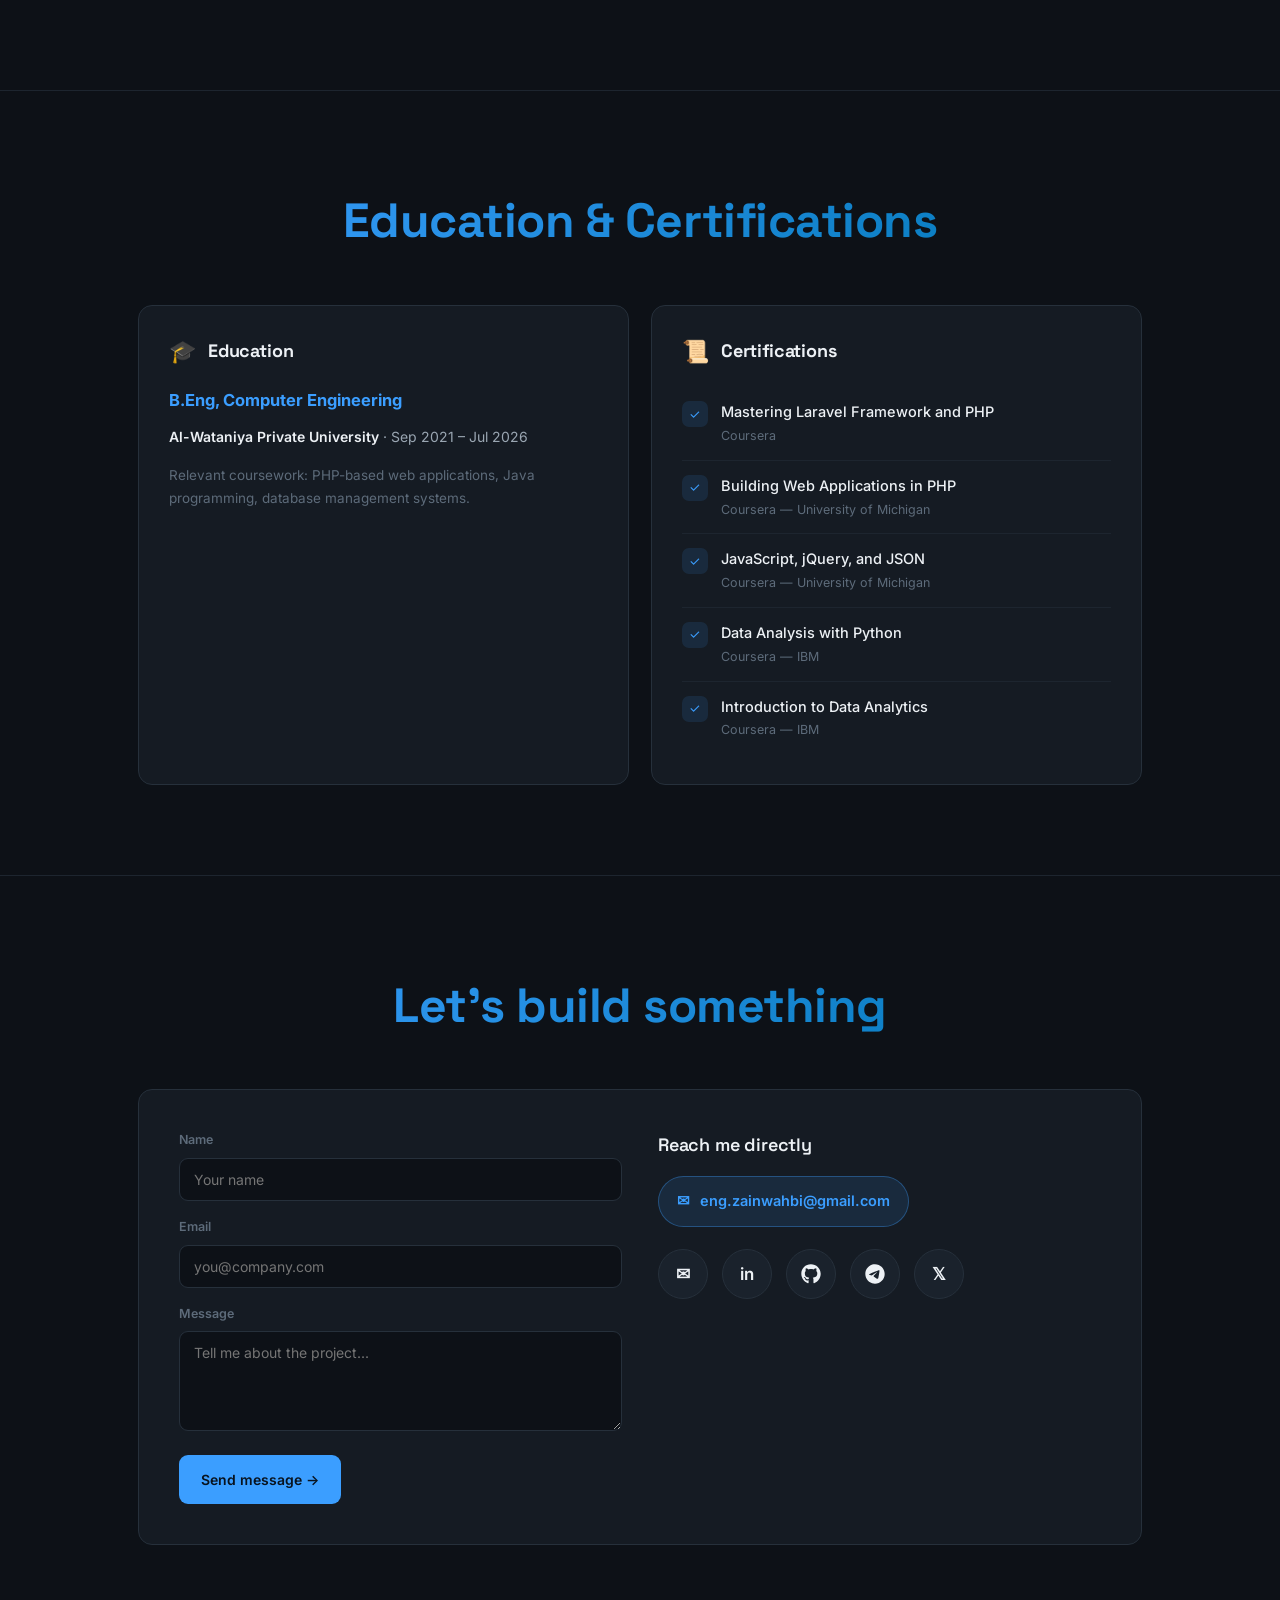
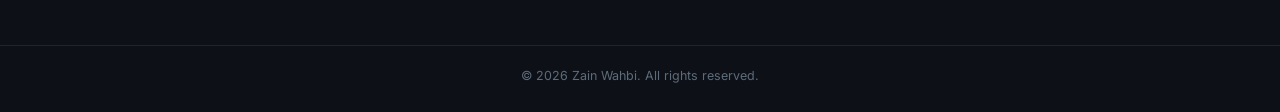
==== commit 153a0951: "Update index.html" ====
--- a/index.html
+++ b/index.html
@@ -131,6 +131,7 @@
               <li data-i18n="proj1_li3">FastAPI backend (predict, batch-predict, explain, health) with a 9-step preprocessing pipeline</li>
               <li data-i18n="proj1_li4">Bilingual (AR/EN) Laravel dashboard with live transaction simulation, Chart.js analytics, and rule-based fraud explanations</li>
             </ul>
+            <a class="proj-link" href="https://github.com/Zain-Wahbi/fraud-detection-system" target="_blank" rel="noopener"><span data-i18n="view_github">View on GitHub →</span></a>
           </div>
         </div>
 
@@ -175,19 +176,18 @@
           <div class="proj-banner" style="background:linear-gradient(135deg,#075985,#0369A1);">✈️</div>
           <div class="proj-body">
             <div class="proj-tags">
-              <span class="proj-tag">PHP</span><span class="proj-tag">MySQL</span><span class="proj-tag">jQuery</span><span class="proj-tag">Chart.js</span>
-              <span class="proj-tag proj-tag-progress" data-i18n="proj4_progress">🚧 V2 in progress — Laravel</span>
+              <span class="proj-tag">Laravel 12</span><span class="proj-tag">Filament 3</span><span class="proj-tag">Livewire/Volt</span><span class="proj-tag">Reverb</span><span class="proj-tag">Spatie</span><span class="proj-tag">MySQL</span><span class="proj-tag">Pest</span>
             </div>
             <div class="proj-title2" data-i18n="proj4_title">ATC — Airline Travel Company</div>
-            <div class="proj-date2" data-i18n="proj4_date">Apr – Jun 2025</div>
-            <ul class="proj-bullets">
-              <li data-i18n="proj4_desc">Full-stack airline booking system with three role-based experiences — admin, employee and customer — sharing one codebase.</li>
-              <li data-i18n="proj4_li1">Real-time flight & seat management with auto seat generation and status tracking (upcoming → departed → arrived)</li>
-              <li data-i18n="proj4_li2">Transactional booking flow with live seat locking to prevent double-booking, plus automatic fare calculation</li>
-              <li data-i18n="proj4_li3">Digital tickets with scannable QR codes and a print-ready boarding pass layout</li>
-              <li data-i18n="proj4_li4">Admin panel, a Chart.js statistics dashboard, and a fully RTL Arabic interface</li>
-            </ul>
-            <a class="proj-link" href="https://github.com/Zain-Wahbi/airline-travel-company-v1" target="_blank" rel="noopener"><span data-i18n="view_github">View on GitHub →</span></a>
+            <div class="proj-date2" data-i18n="proj4_date">Class project 2025 · Rebuilt 2026</div>
+            <ul class="proj-bullets">
+              <li data-i18n="proj4_desc">Originally a university semester project in framework-free PHP/MySQL. Rebuilt from the ground up as ATC v2 — a production-style Laravel application developed with a two-person team using feature branches, PR review, and a protected main branch.</li>
+              <li data-i18n="proj4_li1">Two structurally separate authentication systems (staff vs. customers) on distinct guards and tables — not just role checks</li>
+              <li data-i18n="proj4_li2">Real-time seat availability broadcast to customers via Laravel Reverb WebSockets as admins book or release seats</li>
+              <li data-i18n="proj4_li3">Computed (not stored) flight status derived live from departure time and duration, eliminating stale-status bugs</li>
+              <li data-i18n="proj4_li4">Full Arabic/English localization with proper RTL typography, plus a Filament admin panel with CSV/XLSX export and activity logging</li>
+            </ul>
+            <a class="proj-link" href="https://github.com/Zain-Wahbi/ATC-V2" target="_blank" rel="noopener"><span data-i18n="view_github">View on GitHub →</span></a>
           </div>
         </div>
       </div>
@@ -246,7 +246,7 @@
           <a class="contact-email-pill" href="https://mail.google.com/mail/?view=cm&fs=1&to=eng.zainwahbi@gmail.com" target="_blank" rel="noopener"><span class="email-ic">✉</span> eng.zainwahbi@gmail.com</a>
           <div class="social-circle-row">
             <a class="social-circle" href="https://mail.google.com/mail/?view=cm&fs=1&to=eng.zainwahbi@gmail.com" target="_blank" rel="noopener" aria-label="Email" title="Email">✉</a>
-            <a class="social-circle" href="https://www.linkedin.com/in/zain-wahbi-858897413" target="_blank" rel="noopener" aria-label="LinkedIn" title="LinkedIn">in</a>
+            <a class="social-circle" href="https://www.linkedin.com/in/zain-wahbi" target="_blank" rel="noopener" aria-label="LinkedIn" title="LinkedIn">in</a>
             <a class="social-circle" href="https://github.com/Zain-Wahbi" target="_blank" rel="noopener" aria-label="GitHub" title="GitHub"><svg viewBox="0 0 496 512" width="20" height="20" fill="currentColor"><path d="M244.8 8C106.1 8 0 113.3 0 252c0 110.9 69.8 205.8 169.5 239.2 12.8 2.3 17.3-5.6 17.3-12.1 0-6.2-.3-40.4-.3-61.4 0 0-70 15-84.7-29.8 0 0-11.4-29.1-27.8-36.6 0 0-22.9-15.7 1.6-15.4 0 0 24.9 2 38.6 25.8 21.9 38.6 58.6 27.5 72.9 20.9 2.3-16 8.8-27.1 16-33.7-55.9-6.2-112.3-14.3-112.3-110.5 0-27.5 7.6-41.3 23.6-58.9-2.6-6.5-11.1-33.3 2.6-67.9 20.9-6.5 69 27 69 27 20-5.6 41.5-8.5 62.8-8.5s42.8 2.9 62.8 8.5c0 0 48.1-33.6 69-27 13.7 34.7 5.2 61.4 2.6 67.9 16 17.7 25.8 31.5 25.8 58.9 0 96.5-58.9 104.2-114.8 110.5 9.2 7.9 17 22.9 17 46.4 0 33.7-.3 75.4-.3 83.6 0 6.5 4.6 14.4 17.3 12.1C428.2 457.8 496 362.9 496 252 496 113.3 383.5 8 244.8 8z"/></svg></a>
             <a class="social-circle" href="https://t.me/ZainW72" target="_blank" rel="noopener" aria-label="Telegram" title="Telegram"><svg viewBox="0 0 496 512" width="20" height="20" fill="currentColor"><path d="M248 8C111 8 0 119 0 256s111 248 248 248 248-111 248-248S385 8 248 8zM362 176.7c-3.7 39.2-19.9 134.4-28.1 178.3-3.5 18.6-10.3 24.8-16.9 25.4-14.4 1.3-25.3-9.5-39.3-18.7-21.8-14.3-34.2-23.2-55.3-37.2-24.5-16.1-8.6-25 5.3-39.5 3.7-3.8 67.1-61.5 68.3-66.7.2-.7.3-3.1-1.2-4.4s-3.6-.8-5.1-.5q-3.3.7-104.6 69.1-14.8 10.2-26.9 9.9c-8.9-.2-25.9-5-38.6-9.1-15.5-5-27.9-7.7-26.8-16.3q.8-6.7 18.5-13.7 108.4-47.2 144.6-62.3c68.9-28.6 83.2-33.6 92.5-33.8 2.1 0 6.6.5 9.6 2.9a10.5 10.5 0 0 1 3.5 6.7A43.8 43.8 0 0 1 362 176.7z"/></svg></a>
             <a class="social-circle" href="https://x.com/ZainWahbi" target="_blank" rel="noopener" aria-label="X / Twitter" title="X / Twitter">𝕏</a>
@@ -265,4 +265,4 @@
 
 <script src="script.js"></script>
 </body>
-</html>+</html>
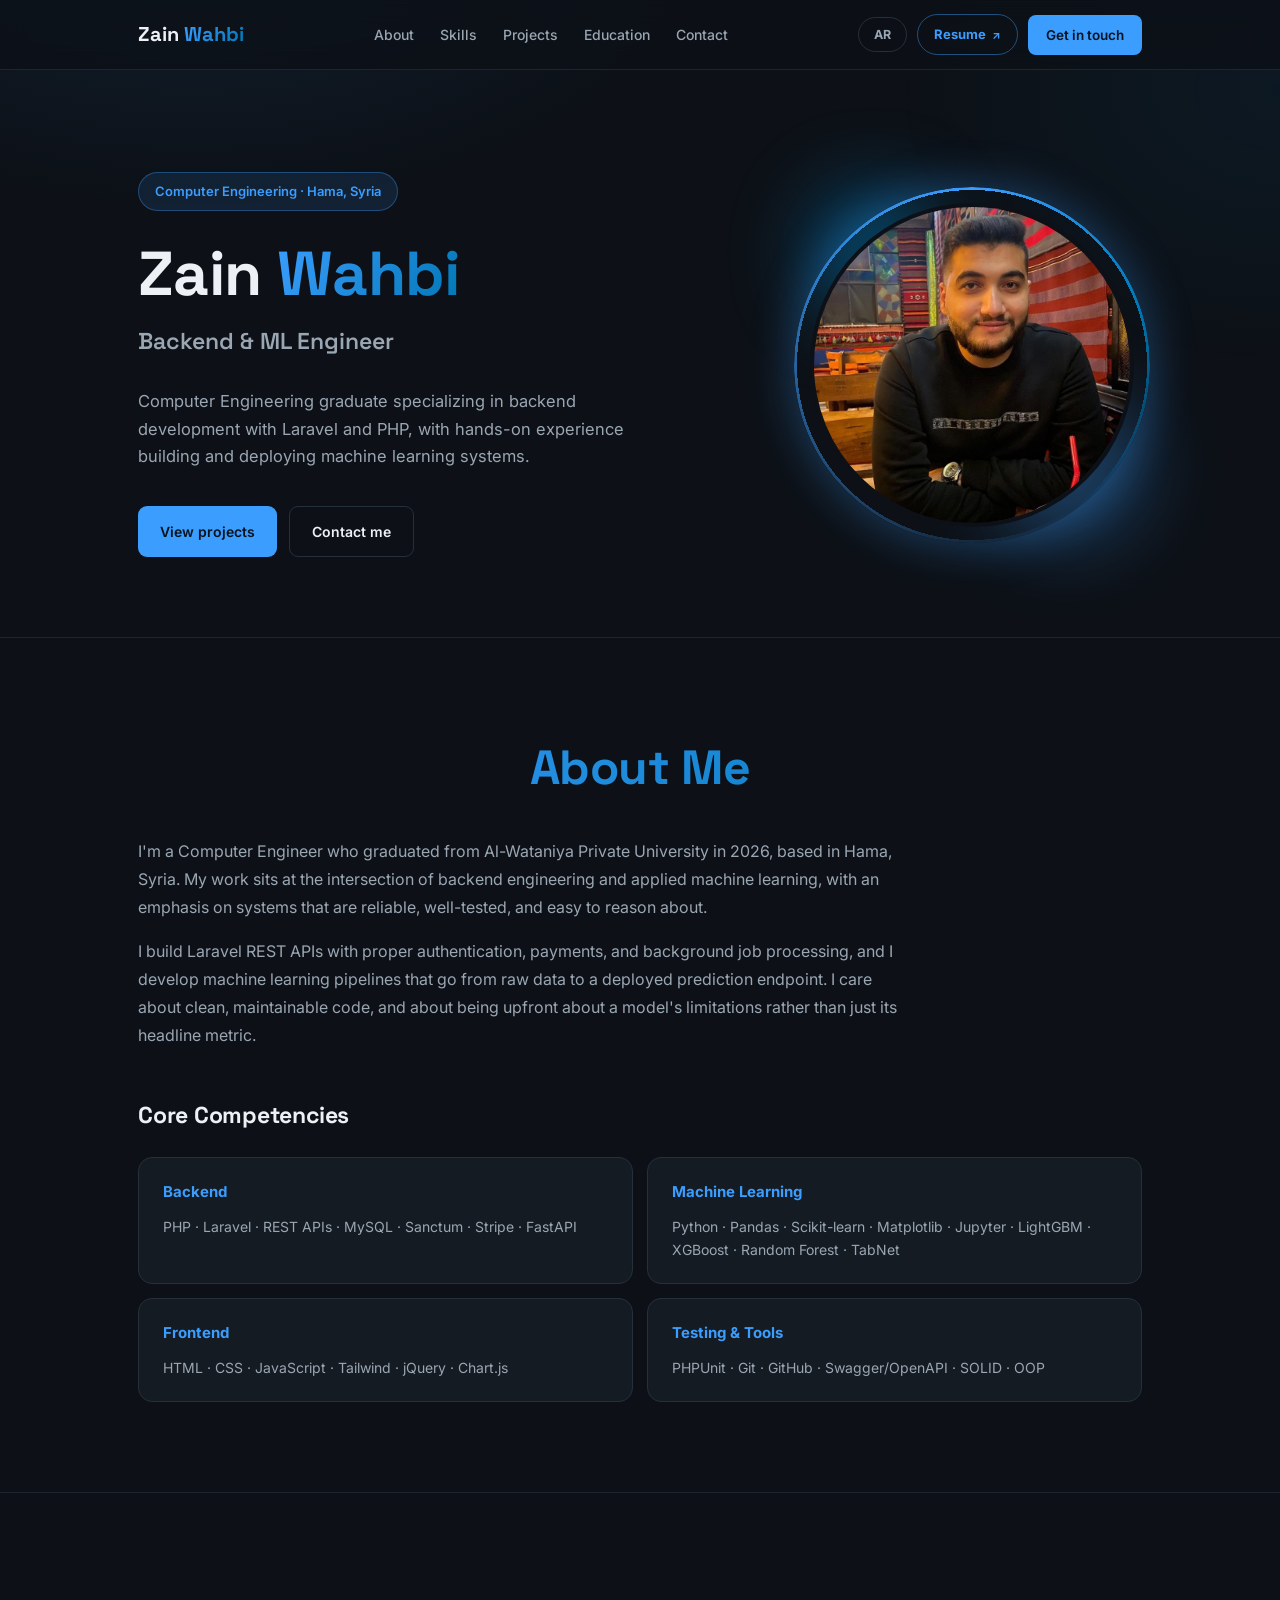
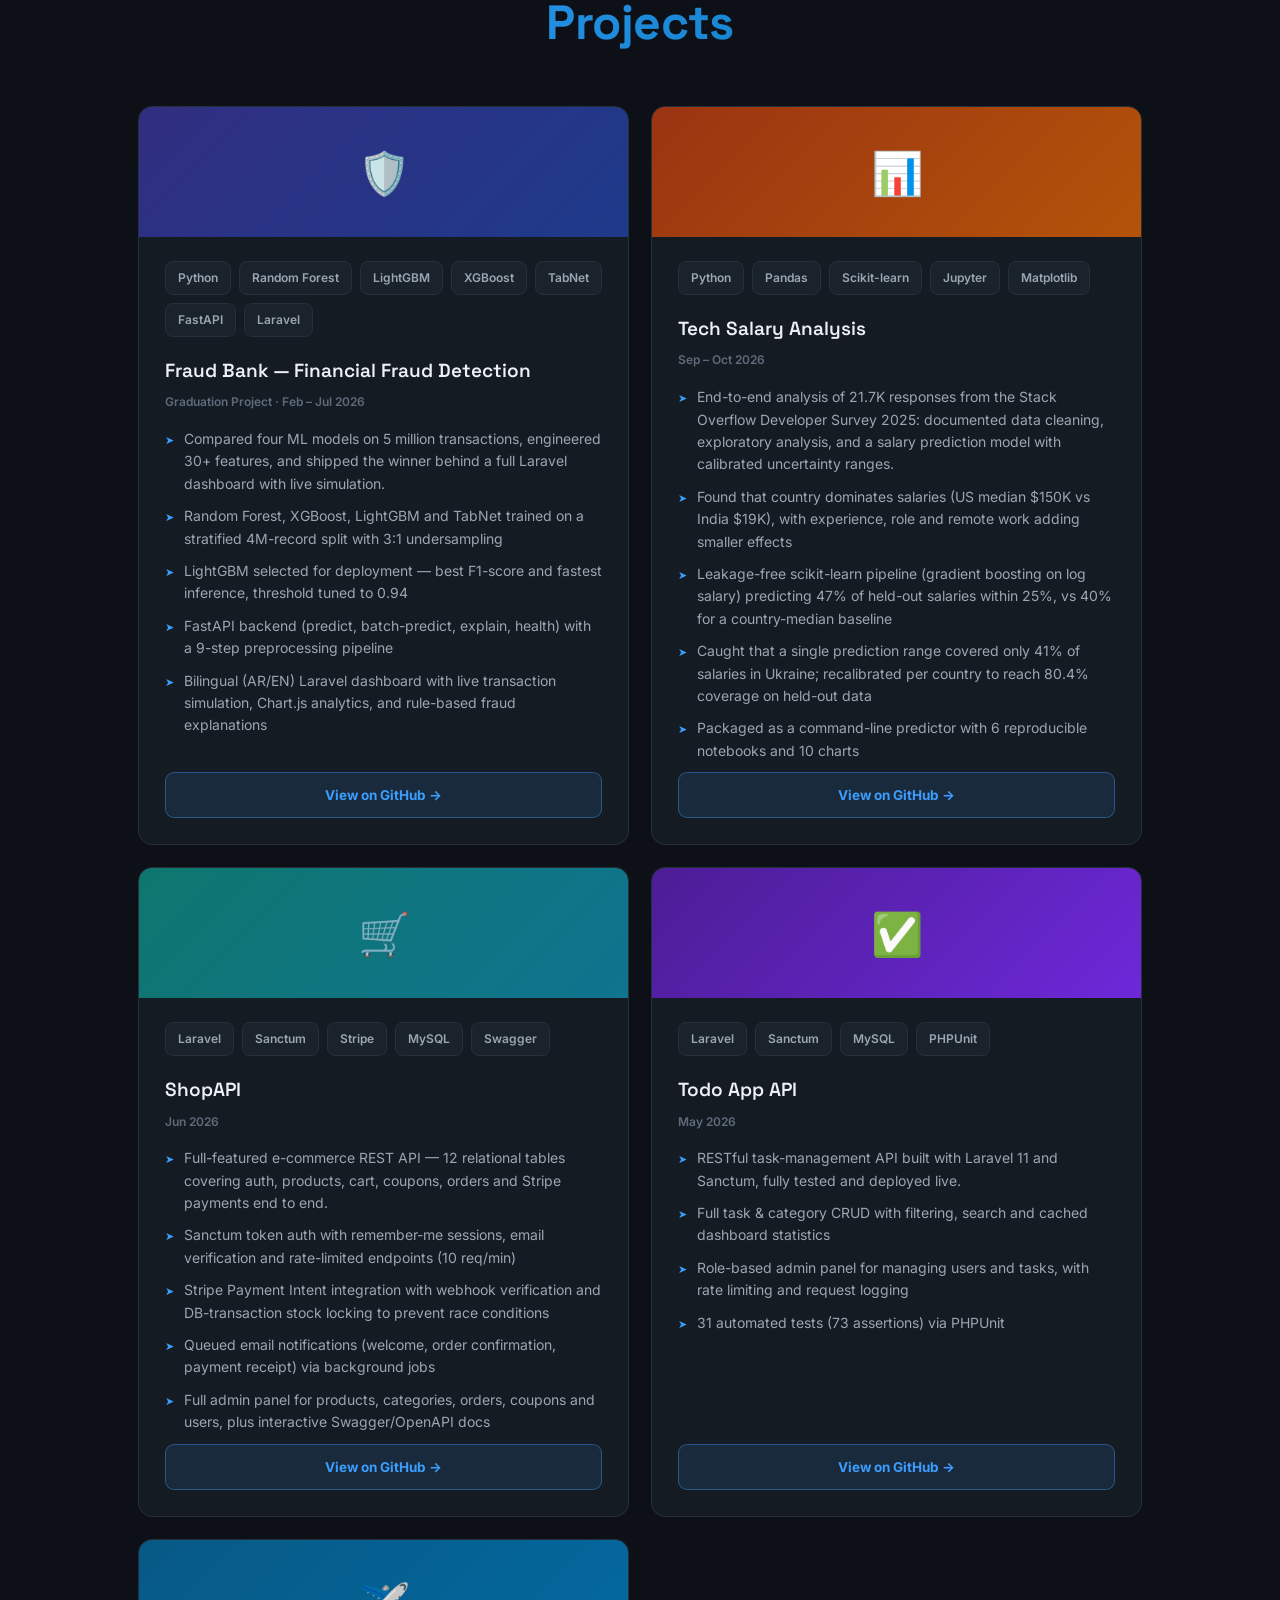
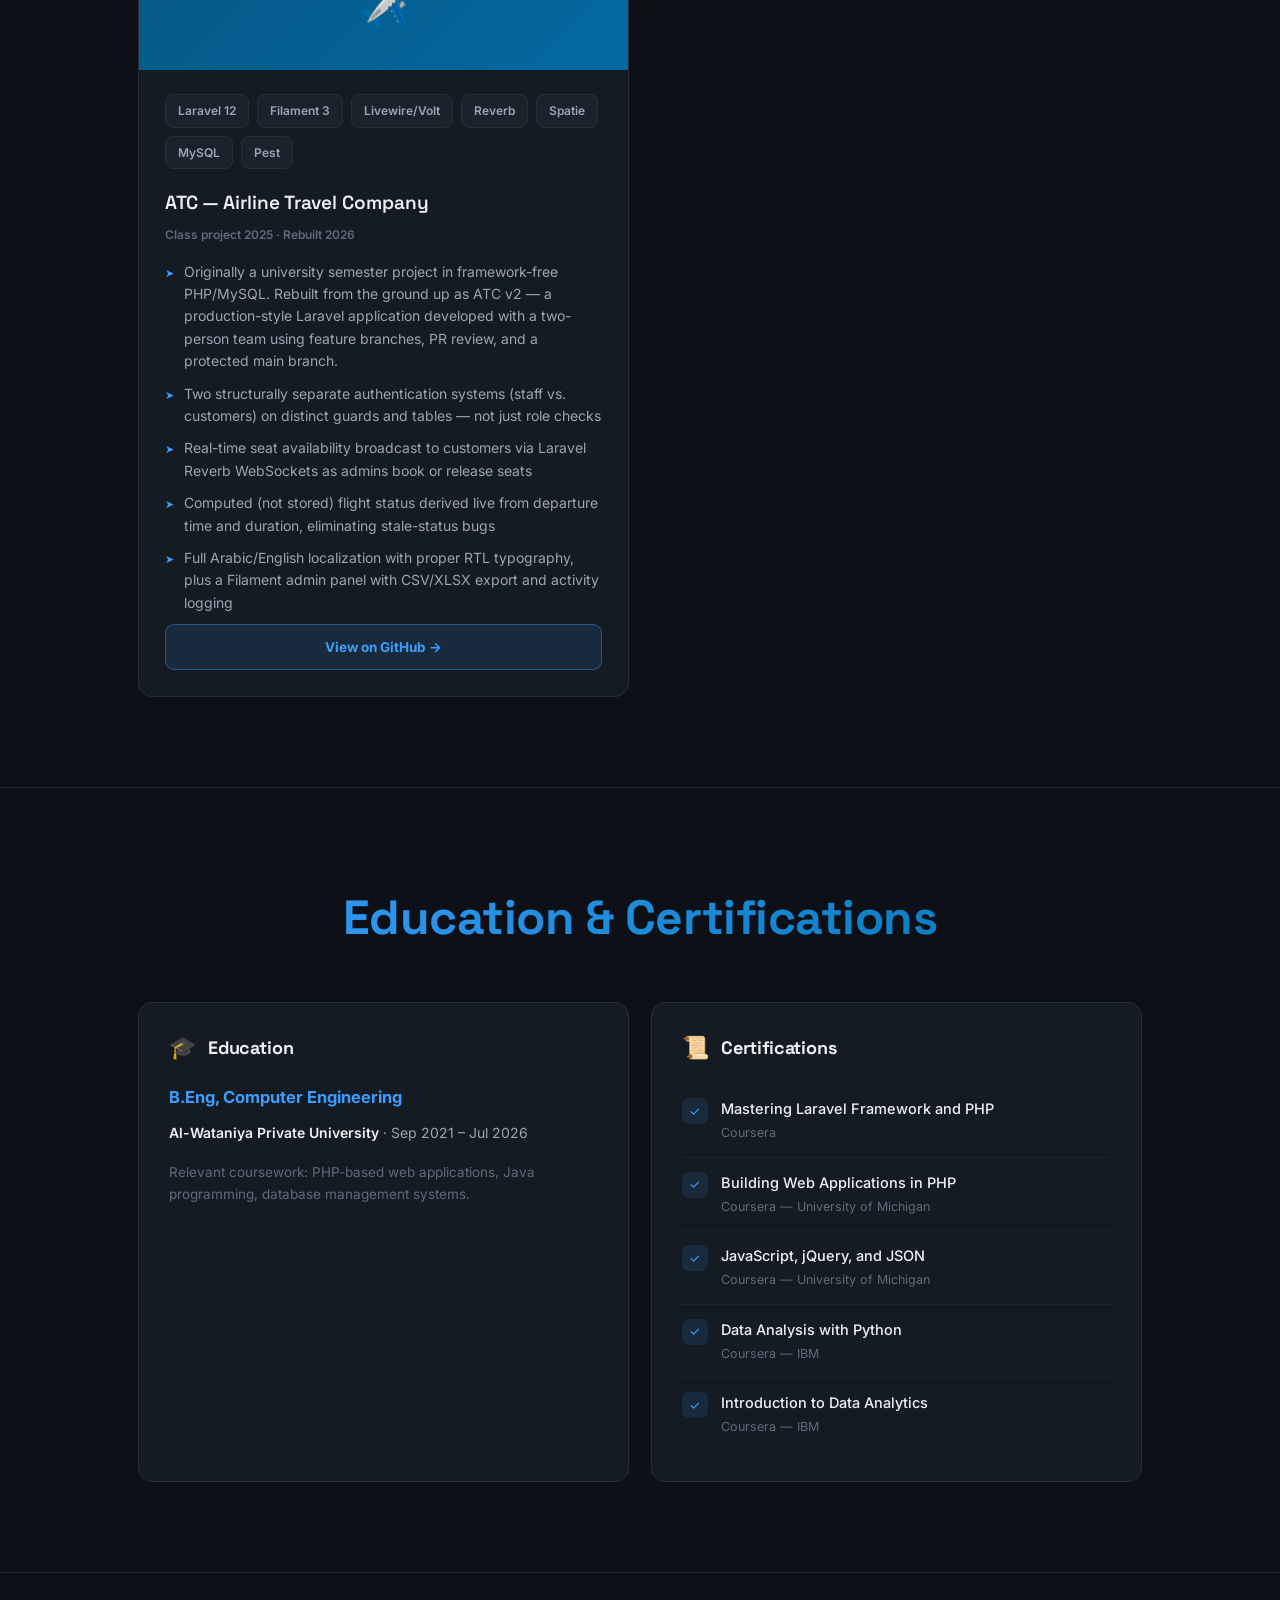
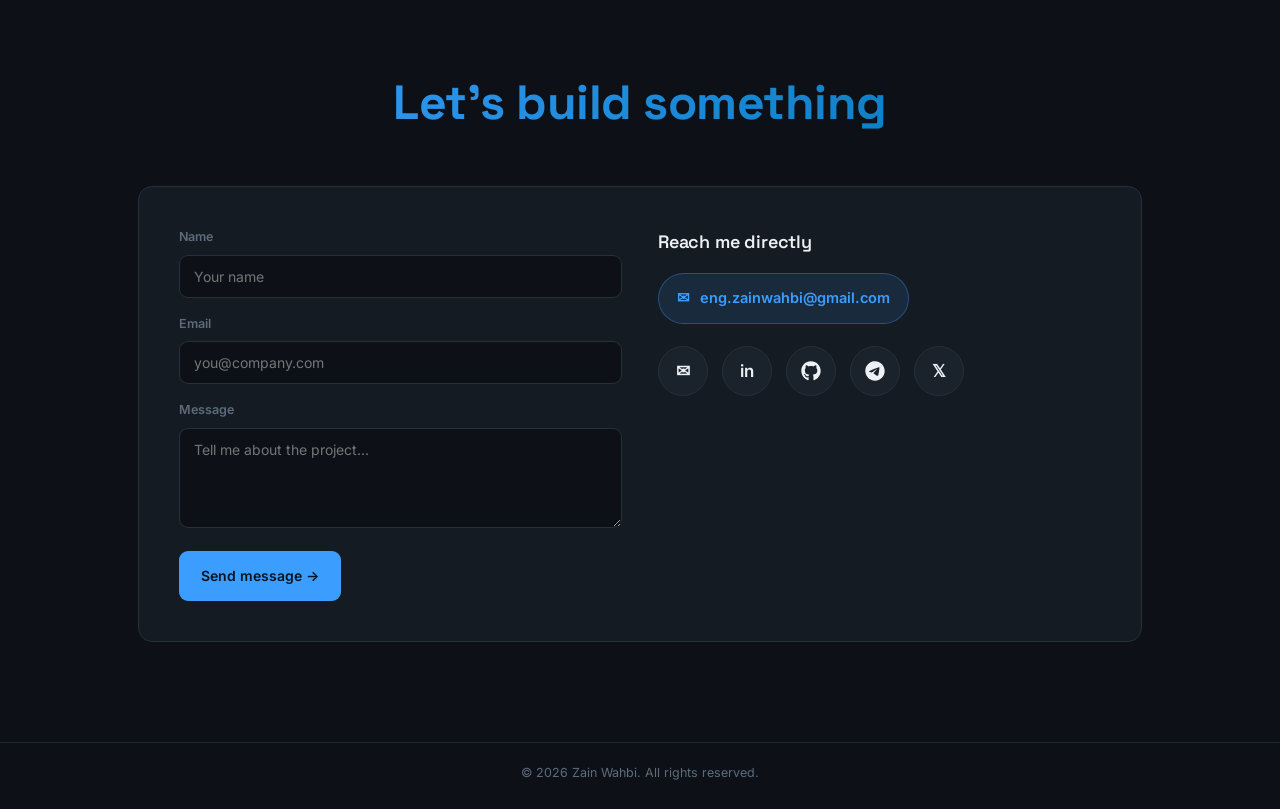
==== commit 7dd4da49: "Update index.html" ====
--- a/index.html
+++ b/index.html
@@ -95,7 +95,7 @@
         </div>
         <div class="comp-card">
           <h4 data-i18n="comp2_title">Machine Learning</h4>
-          <p data-i18n="comp2_desc">Python · Pandas · Scikit-learn · LightGBM · XGBoost · Random Forest · TabNet</p>
+          <p data-i18n="comp2_desc">Python · Pandas · Scikit-learn · Matplotlib · Jupyter · LightGBM · XGBoost · Random Forest · TabNet</p>
         </div>
         <div class="comp-card">
           <h4 data-i18n="comp3_title">Frontend</h4>
@@ -132,6 +132,25 @@
               <li data-i18n="proj1_li4">Bilingual (AR/EN) Laravel dashboard with live transaction simulation, Chart.js analytics, and rule-based fraud explanations</li>
             </ul>
             <a class="proj-link" href="https://github.com/Zain-Wahbi/fraud-detection-system" target="_blank" rel="noopener"><span data-i18n="view_github">View on GitHub →</span></a>
+          </div>
+        </div>
+
+        <div class="proj-card">
+          <div class="proj-banner" style="background:linear-gradient(135deg,#9A3412,#B45309);">📊</div>
+          <div class="proj-body">
+            <div class="proj-tags">
+              <span class="proj-tag">Python</span><span class="proj-tag">Pandas</span><span class="proj-tag">Scikit-learn</span><span class="proj-tag">Jupyter</span><span class="proj-tag">Matplotlib</span>
+            </div>
+            <div class="proj-title2" data-i18n="proj5_title">Tech Salary Analysis</div>
+            <div class="proj-date2" data-i18n="proj5_date">Sep – Oct 2026</div>
+            <ul class="proj-bullets">
+              <li data-i18n="proj5_desc">End-to-end analysis of 21.7K responses from the Stack Overflow Developer Survey 2025: documented data cleaning, exploratory analysis, and a salary prediction model with calibrated uncertainty ranges.</li>
+              <li data-i18n="proj5_li1">Found that country dominates salaries (US median $150K vs India $19K), with experience, role and remote work adding smaller effects</li>
+              <li data-i18n="proj5_li2">Leakage-free scikit-learn pipeline (gradient boosting on log salary) predicting 47% of held-out salaries within 25%, vs 40% for a country-median baseline</li>
+              <li data-i18n="proj5_li3">Caught that a single prediction range covered only 41% of salaries in Ukraine; recalibrated per country to reach 80.4% coverage on held-out data</li>
+              <li data-i18n="proj5_li4">Packaged as a command-line predictor with 6 reproducible notebooks and 10 charts</li>
+            </ul>
+            <a class="proj-link" href="https://github.com/Zain-Wahbi/tech-salary-analysis" target="_blank" rel="noopener"><span data-i18n="view_github">View on GitHub →</span></a>
           </div>
         </div>
 
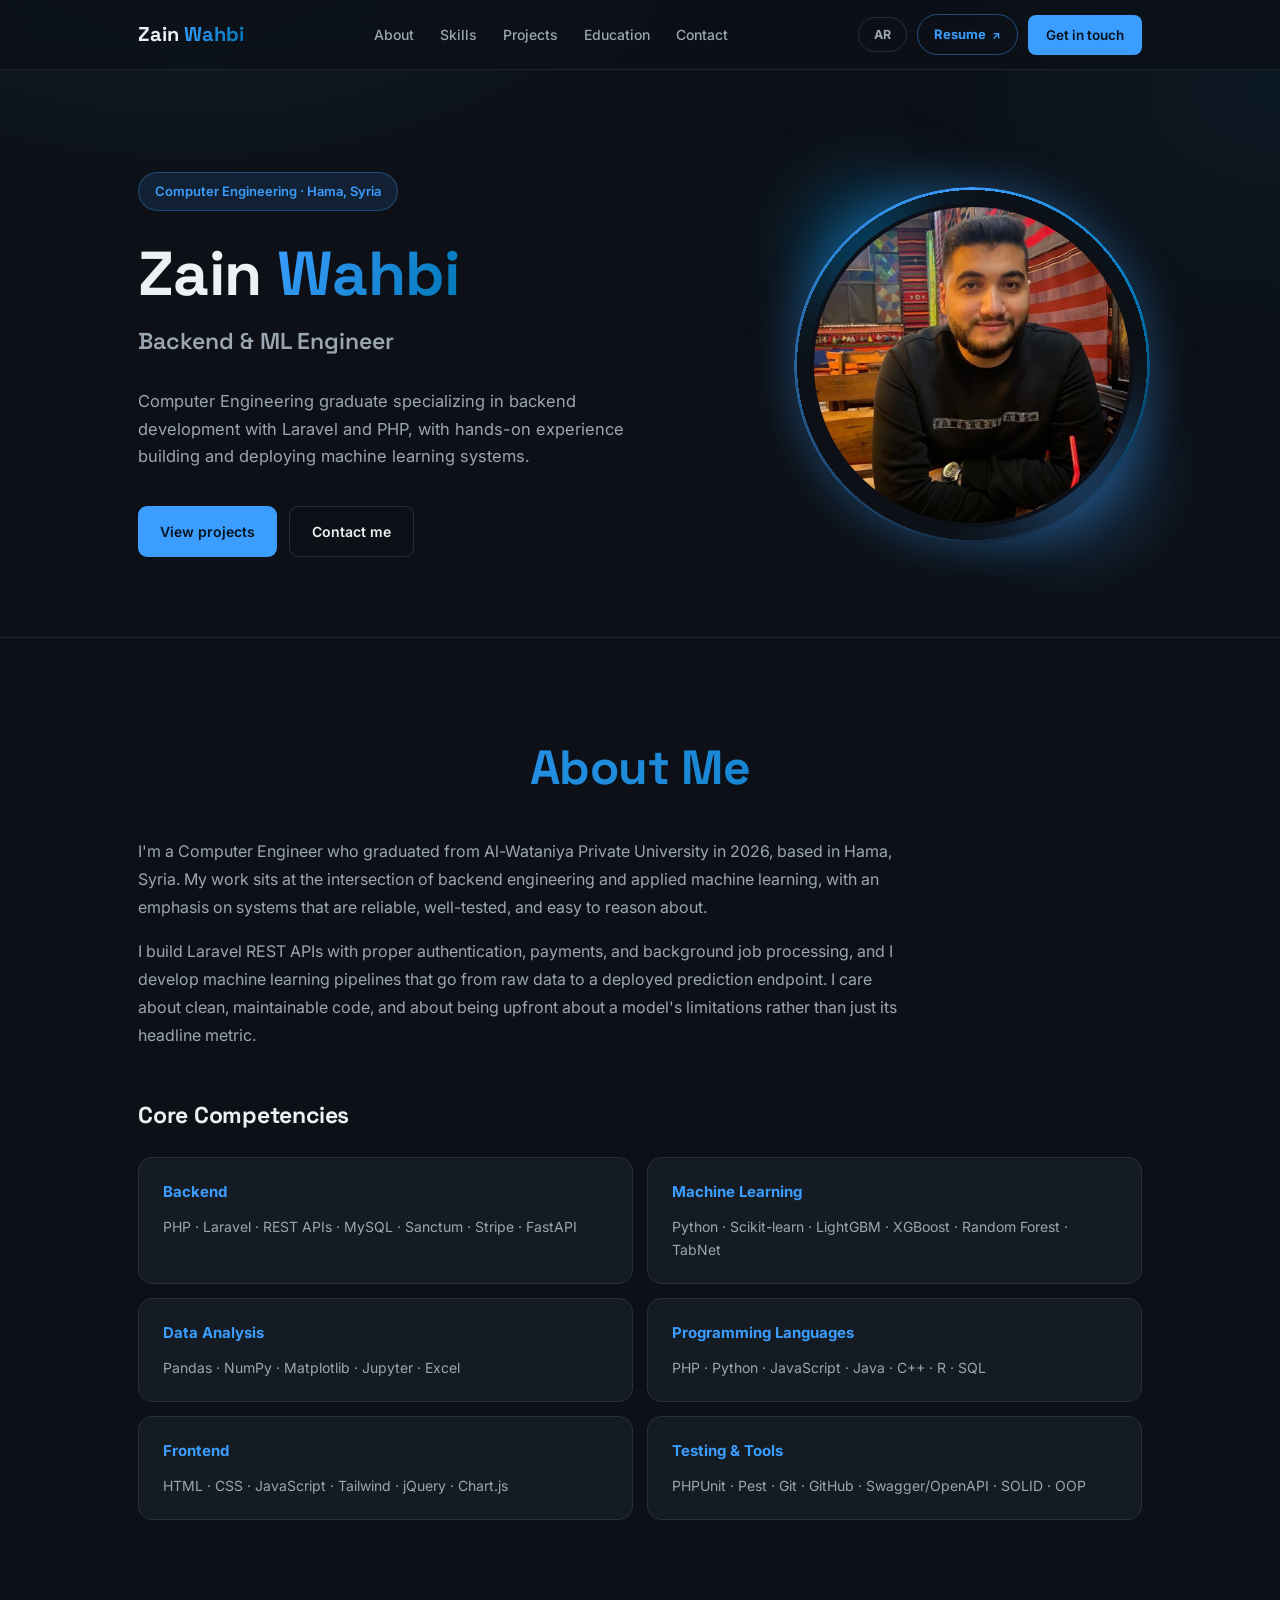
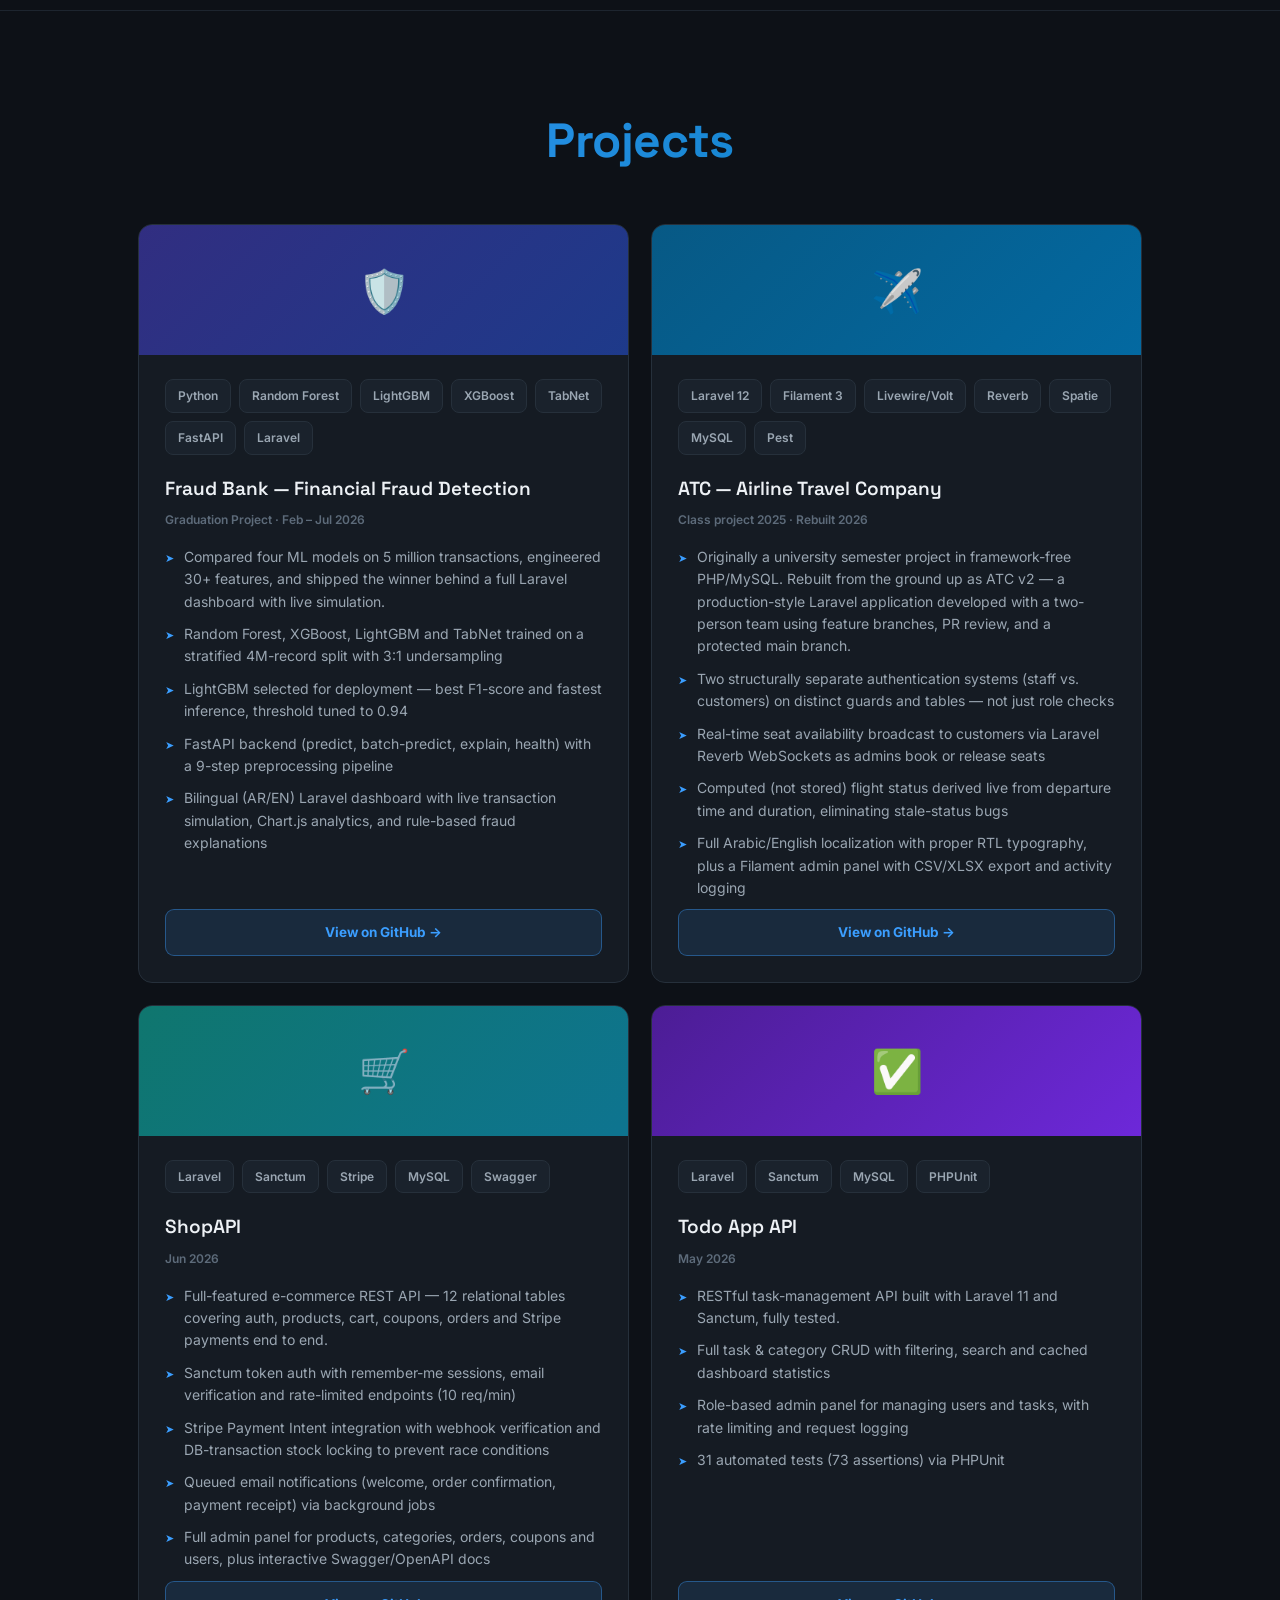
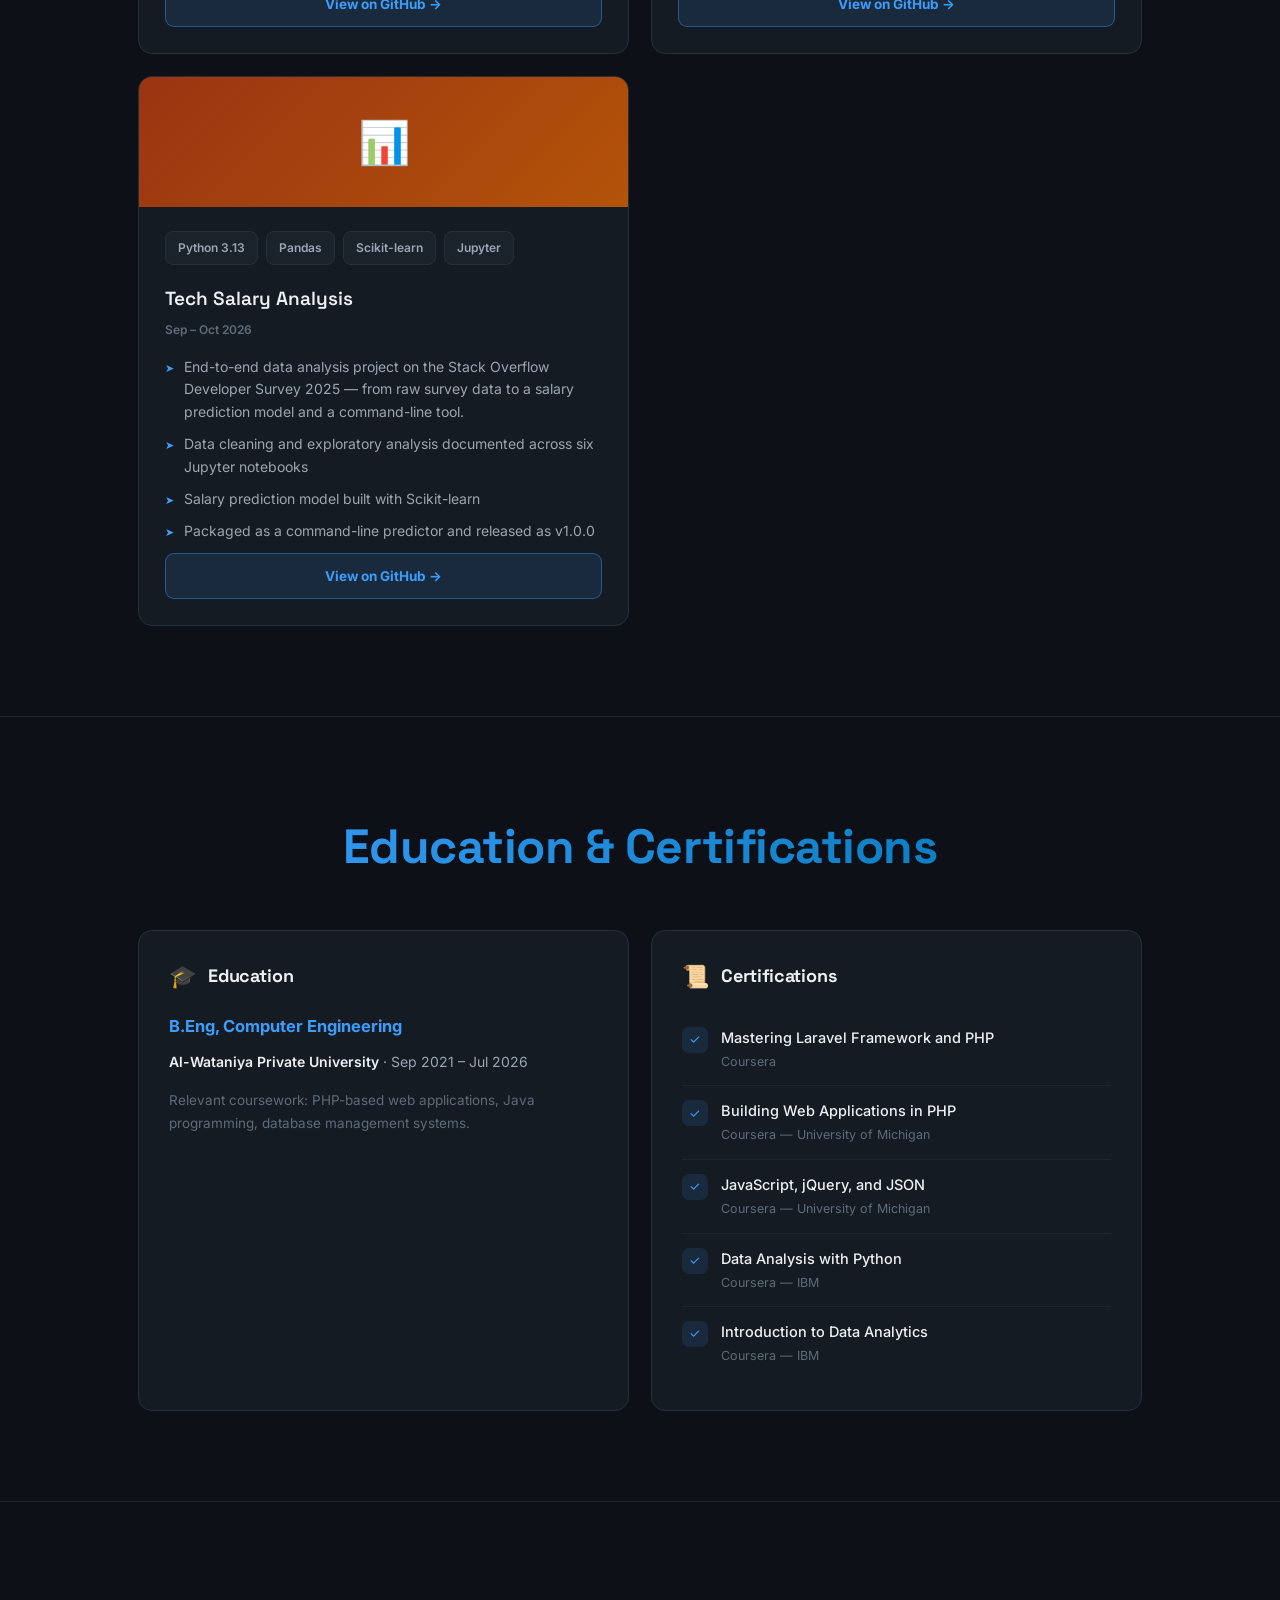
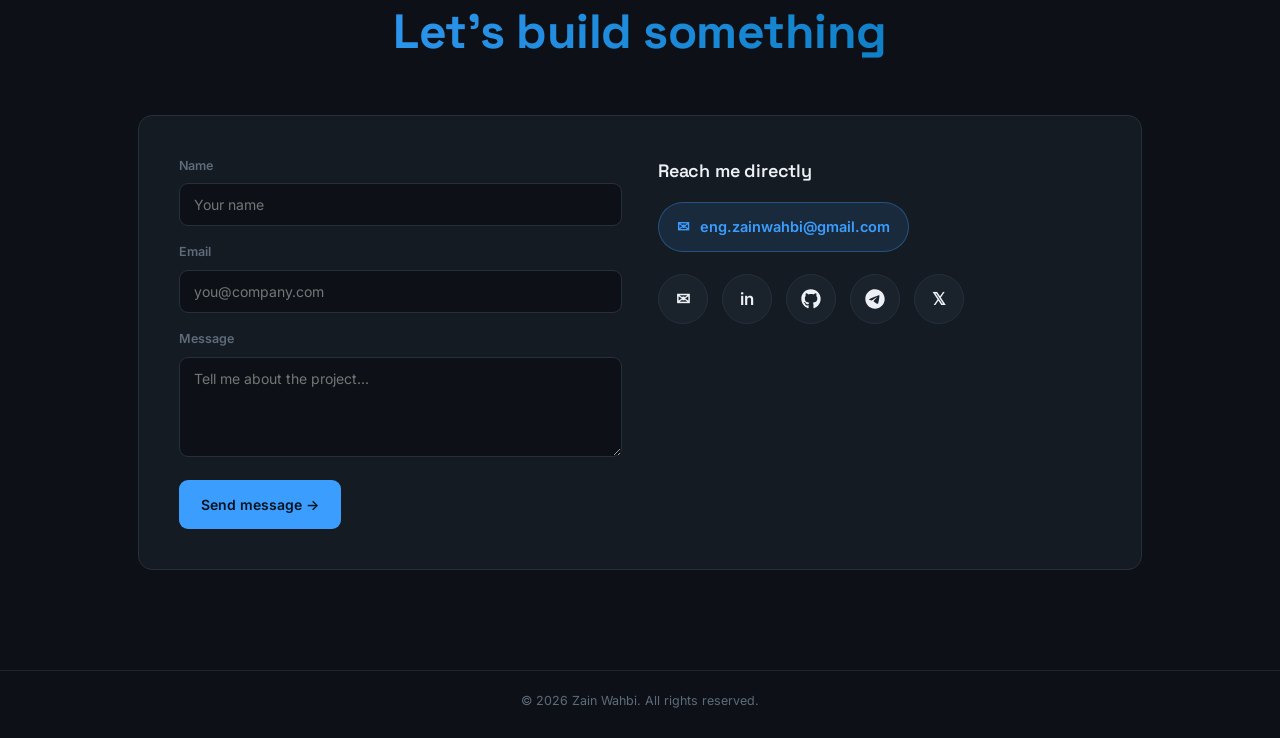
==== commit 6ed49e0c: "Update index.html" ====
--- a/index.html
+++ b/index.html
@@ -42,7 +42,7 @@
       <a class="cv-btn" id="cvBtn" href="resume.html" target="_blank" rel="noopener">
         <span class="cv-label" data-i18n="nav_cv">Resume</span><span class="cv-label-mobile" aria-hidden="true">CV</span><span class="ext-ic">↗</span>
       </a>
-      <a class="nav-cta" href="https://mail.google.com/mail/?view=cm&fs=1&to=eng.zainwahbi@gmail.com" target="_blank" rel="noopener" data-i18n="nav_cta">Get in touch</a>
+      <a class="nav-cta" href="mailto:eng.zainwahbi@gmail.com" data-i18n="nav_cta">Get in touch</a>
     </div>
   </nav>
 </header>
@@ -67,7 +67,7 @@
         <div class="avatar-wrap">
           <div class="avatar-ring">
             <div class="avatar" id="avatarBox">
-              <img id="avatarImg" src="assets/photo_2026-06-03_11-59-59.jpg" alt="Zain Wahbi" onerror="this.style.display='none'" onload="document.getElementById('avatarInitials').style.display='none'; this.style.display='block';">
+              <img id="avatarImg" src="assets/photo_2026-06-03_11-59-59.jpg" alt="Portrait of Zain Wahbi" onerror="this.style.display='none'" onload="document.getElementById('avatarInitials').style.display='none'; this.style.display='block';">
               <span id="avatarInitials">ZW</span>
             </div>
           </div>
@@ -95,7 +95,15 @@
         </div>
         <div class="comp-card">
           <h4 data-i18n="comp2_title">Machine Learning</h4>
-          <p data-i18n="comp2_desc">Python · Pandas · Scikit-learn · Matplotlib · Jupyter · LightGBM · XGBoost · Random Forest · TabNet</p>
+          <p data-i18n="comp2_desc">Python · Scikit-learn · LightGBM · XGBoost · Random Forest · TabNet</p>
+        </div>
+        <div class="comp-card">
+          <h4 data-i18n="comp5_title">Data Analysis</h4>
+          <p data-i18n="comp5_desc">Pandas · NumPy · Matplotlib · Jupyter · Excel</p>
+        </div>
+        <div class="comp-card">
+          <h4 data-i18n="comp6_title">Programming Languages</h4>
+          <p data-i18n="comp6_desc">PHP · Python · JavaScript · Java · C++ · R · SQL</p>
         </div>
         <div class="comp-card">
           <h4 data-i18n="comp3_title">Frontend</h4>
@@ -103,7 +111,7 @@
         </div>
         <div class="comp-card">
           <h4 data-i18n="comp4_title">Testing & Tools</h4>
-          <p data-i18n="comp4_desc">PHPUnit · Git · GitHub · Swagger/OpenAPI · SOLID · OOP</p>
+          <p data-i18n="comp4_desc">PHPUnit · Pest · Git · GitHub · Swagger/OpenAPI · SOLID · OOP</p>
         </div>
       </div>
     </div>
@@ -116,6 +124,8 @@
     <div class="wrap">
       <h2 class="section-title-center" data-i18n="projects_title">Projects</h2>
       <div class="proj-grid">
+
+        <!-- 1. Fraud Bank -->
         <div class="proj-card">
           <div class="proj-banner" style="background:linear-gradient(135deg,#312E81,#1E3A8A);">🛡️</div>
           <div class="proj-body">
@@ -135,25 +145,27 @@
           </div>
         </div>
 
-        <div class="proj-card">
-          <div class="proj-banner" style="background:linear-gradient(135deg,#9A3412,#B45309);">📊</div>
-          <div class="proj-body">
-            <div class="proj-tags">
-              <span class="proj-tag">Python</span><span class="proj-tag">Pandas</span><span class="proj-tag">Scikit-learn</span><span class="proj-tag">Jupyter</span><span class="proj-tag">Matplotlib</span>
-            </div>
-            <div class="proj-title2" data-i18n="proj5_title">Tech Salary Analysis</div>
-            <div class="proj-date2" data-i18n="proj5_date">Sep – Oct 2026</div>
-            <ul class="proj-bullets">
-              <li data-i18n="proj5_desc">End-to-end analysis of 21.7K responses from the Stack Overflow Developer Survey 2025: documented data cleaning, exploratory analysis, and a salary prediction model with calibrated uncertainty ranges.</li>
-              <li data-i18n="proj5_li1">Found that country dominates salaries (US median $150K vs India $19K), with experience, role and remote work adding smaller effects</li>
-              <li data-i18n="proj5_li2">Leakage-free scikit-learn pipeline (gradient boosting on log salary) predicting 47% of held-out salaries within 25%, vs 40% for a country-median baseline</li>
-              <li data-i18n="proj5_li3">Caught that a single prediction range covered only 41% of salaries in Ukraine; recalibrated per country to reach 80.4% coverage on held-out data</li>
-              <li data-i18n="proj5_li4">Packaged as a command-line predictor with 6 reproducible notebooks and 10 charts</li>
-            </ul>
-            <a class="proj-link" href="https://github.com/Zain-Wahbi/tech-salary-analysis" target="_blank" rel="noopener"><span data-i18n="view_github">View on GitHub →</span></a>
-          </div>
-        </div>
-
+        <!-- 2. ATC -->
+        <div class="proj-card">
+          <div class="proj-banner" style="background:linear-gradient(135deg,#075985,#0369A1);">✈️</div>
+          <div class="proj-body">
+            <div class="proj-tags">
+              <span class="proj-tag">Laravel 12</span><span class="proj-tag">Filament 3</span><span class="proj-tag">Livewire/Volt</span><span class="proj-tag">Reverb</span><span class="proj-tag">Spatie</span><span class="proj-tag">MySQL</span><span class="proj-tag">Pest</span>
+            </div>
+            <div class="proj-title2" data-i18n="proj4_title">ATC — Airline Travel Company</div>
+            <div class="proj-date2" data-i18n="proj4_date">Class project 2025 · Rebuilt 2026</div>
+            <ul class="proj-bullets">
+              <li data-i18n="proj4_desc">Originally a university semester project in framework-free PHP/MySQL. Rebuilt from the ground up as ATC v2 — a production-style Laravel application developed with a two-person team using feature branches, PR review, and a protected main branch.</li>
+              <li data-i18n="proj4_li1">Two structurally separate authentication systems (staff vs. customers) on distinct guards and tables — not just role checks</li>
+              <li data-i18n="proj4_li2">Real-time seat availability broadcast to customers via Laravel Reverb WebSockets as admins book or release seats</li>
+              <li data-i18n="proj4_li3">Computed (not stored) flight status derived live from departure time and duration, eliminating stale-status bugs</li>
+              <li data-i18n="proj4_li4">Full Arabic/English localization with proper RTL typography, plus a Filament admin panel with CSV/XLSX export and activity logging</li>
+            </ul>
+            <a class="proj-link" href="https://github.com/Zain-Wahbi/ATC-V2" target="_blank" rel="noopener"><span data-i18n="view_github">View on GitHub →</span></a>
+          </div>
+        </div>
+
+        <!-- 3. ShopAPI -->
         <div class="proj-card">
           <div class="proj-banner" style="background:linear-gradient(135deg,#0F766E,#0E7490);">🛒</div>
           <div class="proj-body">
@@ -173,6 +185,7 @@
           </div>
         </div>
 
+        <!-- 4. Todo App API -->
         <div class="proj-card">
           <div class="proj-banner" style="background:linear-gradient(135deg,#4C1D95,#6D28D9);">✅</div>
           <div class="proj-body">
@@ -182,7 +195,7 @@
             <div class="proj-title2" data-i18n="proj3_title">Todo App API</div>
             <div class="proj-date2" data-i18n="proj3_date">May 2026</div>
             <ul class="proj-bullets">
-              <li data-i18n="proj3_desc">RESTful task-management API built with Laravel 11 and Sanctum, fully tested and deployed live.</li>
+              <li data-i18n="proj3_desc">RESTful task-management API built with Laravel 11 and Sanctum, fully tested.</li>
               <li data-i18n="proj3_li1">Full task & category CRUD with filtering, search and cached dashboard statistics</li>
               <li data-i18n="proj3_li2">Role-based admin panel for managing users and tasks, with rate limiting and request logging</li>
               <li data-i18n="proj3_li3">31 automated tests (73 assertions) via PHPUnit</li>
@@ -191,24 +204,25 @@
           </div>
         </div>
 
-        <div class="proj-card">
-          <div class="proj-banner" style="background:linear-gradient(135deg,#075985,#0369A1);">✈️</div>
-          <div class="proj-body">
-            <div class="proj-tags">
-              <span class="proj-tag">Laravel 12</span><span class="proj-tag">Filament 3</span><span class="proj-tag">Livewire/Volt</span><span class="proj-tag">Reverb</span><span class="proj-tag">Spatie</span><span class="proj-tag">MySQL</span><span class="proj-tag">Pest</span>
-            </div>
-            <div class="proj-title2" data-i18n="proj4_title">ATC — Airline Travel Company</div>
-            <div class="proj-date2" data-i18n="proj4_date">Class project 2025 · Rebuilt 2026</div>
-            <ul class="proj-bullets">
-              <li data-i18n="proj4_desc">Originally a university semester project in framework-free PHP/MySQL. Rebuilt from the ground up as ATC v2 — a production-style Laravel application developed with a two-person team using feature branches, PR review, and a protected main branch.</li>
-              <li data-i18n="proj4_li1">Two structurally separate authentication systems (staff vs. customers) on distinct guards and tables — not just role checks</li>
-              <li data-i18n="proj4_li2">Real-time seat availability broadcast to customers via Laravel Reverb WebSockets as admins book or release seats</li>
-              <li data-i18n="proj4_li3">Computed (not stored) flight status derived live from departure time and duration, eliminating stale-status bugs</li>
-              <li data-i18n="proj4_li4">Full Arabic/English localization with proper RTL typography, plus a Filament admin panel with CSV/XLSX export and activity logging</li>
-            </ul>
-            <a class="proj-link" href="https://github.com/Zain-Wahbi/ATC-V2" target="_blank" rel="noopener"><span data-i18n="view_github">View on GitHub →</span></a>
-          </div>
-        </div>
+        <!-- 5. Tech Salary Analysis -->
+        <div class="proj-card">
+          <div class="proj-banner" style="background:linear-gradient(135deg,#9A3412,#B45309);">📊</div>
+          <div class="proj-body">
+            <div class="proj-tags">
+              <span class="proj-tag">Python 3.13</span><span class="proj-tag">Pandas</span><span class="proj-tag">Scikit-learn</span><span class="proj-tag">Jupyter</span>
+            </div>
+            <div class="proj-title2" data-i18n="proj5_title">Tech Salary Analysis</div>
+            <div class="proj-date2" data-i18n="proj5_date">Sep – Oct 2026</div>
+            <ul class="proj-bullets">
+              <li data-i18n="proj5_desc">End-to-end data analysis project on the Stack Overflow Developer Survey 2025 — from raw survey data to a salary prediction model and a command-line tool.</li>
+              <li data-i18n="proj5_li1">Data cleaning and exploratory analysis documented across six Jupyter notebooks</li>
+              <li data-i18n="proj5_li2">Salary prediction model built with Scikit-learn</li>
+              <li data-i18n="proj5_li3">Packaged as a command-line predictor and released as v1.0.0</li>
+            </ul>
+            <a class="proj-link" href="https://github.com/Zain-Wahbi/tech-salary-analysis" target="_blank" rel="noopener"><span data-i18n="view_github">View on GitHub →</span></a>
+          </div>
+        </div>
+
       </div>
     </div>
   </section>
@@ -245,14 +259,15 @@
     <div class="wrap">
       <h2 class="section-title-center" data-i18n="contact_title">Let's build something</h2>
       <div class="contact-card">
-        <form id="contactForm" onsubmit="return false;">
+        <form id="contactForm" onsubmit="return false;" novalidate>
           <div class="field">
             <label for="f-name" data-i18n="field_name">Name</label>
             <input id="f-name" type="text" data-i18n-ph="field_name_ph" placeholder="Your name" autocomplete="name">
           </div>
           <div class="field">
             <label for="f-email" data-i18n="field_email">Email</label>
-            <input id="f-email" type="email" placeholder="you@company.com" autocomplete="email">
+            <input id="f-email" type="email" placeholder="you@company.com" autocomplete="email" aria-describedby="emailErr">
+            <span class="field-error" id="emailErr" role="alert" hidden data-i18n="field_email_err">Please enter a valid email address.</span>
           </div>
           <div class="field">
             <label for="f-msg" data-i18n="field_msg">Message</label>
@@ -262,9 +277,9 @@
         </form>
         <div class="contact-side">
           <h3 data-i18n="contact_side_title">Reach me directly</h3>
-          <a class="contact-email-pill" href="https://mail.google.com/mail/?view=cm&fs=1&to=eng.zainwahbi@gmail.com" target="_blank" rel="noopener"><span class="email-ic">✉</span> eng.zainwahbi@gmail.com</a>
+          <a class="contact-email-pill" href="mailto:eng.zainwahbi@gmail.com"><span class="email-ic">✉</span> eng.zainwahbi@gmail.com</a>
           <div class="social-circle-row">
-            <a class="social-circle" href="https://mail.google.com/mail/?view=cm&fs=1&to=eng.zainwahbi@gmail.com" target="_blank" rel="noopener" aria-label="Email" title="Email">✉</a>
+            <a class="social-circle" href="mailto:eng.zainwahbi@gmail.com" aria-label="Email" title="Email">✉</a>
             <a class="social-circle" href="https://www.linkedin.com/in/zain-wahbi" target="_blank" rel="noopener" aria-label="LinkedIn" title="LinkedIn">in</a>
             <a class="social-circle" href="https://github.com/Zain-Wahbi" target="_blank" rel="noopener" aria-label="GitHub" title="GitHub"><svg viewBox="0 0 496 512" width="20" height="20" fill="currentColor"><path d="M244.8 8C106.1 8 0 113.3 0 252c0 110.9 69.8 205.8 169.5 239.2 12.8 2.3 17.3-5.6 17.3-12.1 0-6.2-.3-40.4-.3-61.4 0 0-70 15-84.7-29.8 0 0-11.4-29.1-27.8-36.6 0 0-22.9-15.7 1.6-15.4 0 0 24.9 2 38.6 25.8 21.9 38.6 58.6 27.5 72.9 20.9 2.3-16 8.8-27.1 16-33.7-55.9-6.2-112.3-14.3-112.3-110.5 0-27.5 7.6-41.3 23.6-58.9-2.6-6.5-11.1-33.3 2.6-67.9 20.9-6.5 69 27 69 27 20-5.6 41.5-8.5 62.8-8.5s42.8 2.9 62.8 8.5c0 0 48.1-33.6 69-27 13.7 34.7 5.2 61.4 2.6 67.9 16 17.7 25.8 31.5 25.8 58.9 0 96.5-58.9 104.2-114.8 110.5 9.2 7.9 17 22.9 17 46.4 0 33.7-.3 75.4-.3 83.6 0 6.5 4.6 14.4 17.3 12.1C428.2 457.8 496 362.9 496 252 496 113.3 383.5 8 244.8 8z"/></svg></a>
             <a class="social-circle" href="https://t.me/ZainW72" target="_blank" rel="noopener" aria-label="Telegram" title="Telegram"><svg viewBox="0 0 496 512" width="20" height="20" fill="currentColor"><path d="M248 8C111 8 0 119 0 256s111 248 248 248 248-111 248-248S385 8 248 8zM362 176.7c-3.7 39.2-19.9 134.4-28.1 178.3-3.5 18.6-10.3 24.8-16.9 25.4-14.4 1.3-25.3-9.5-39.3-18.7-21.8-14.3-34.2-23.2-55.3-37.2-24.5-16.1-8.6-25 5.3-39.5 3.7-3.8 67.1-61.5 68.3-66.7.2-.7.3-3.1-1.2-4.4s-3.6-.8-5.1-.5q-3.3.7-104.6 69.1-14.8 10.2-26.9 9.9c-8.9-.2-25.9-5-38.6-9.1-15.5-5-27.9-7.7-26.8-16.3q.8-6.7 18.5-13.7 108.4-47.2 144.6-62.3c68.9-28.6 83.2-33.6 92.5-33.8 2.1 0 6.6.5 9.6 2.9a10.5 10.5 0 0 1 3.5 6.7A43.8 43.8 0 0 1 362 176.7z"/></svg></a>
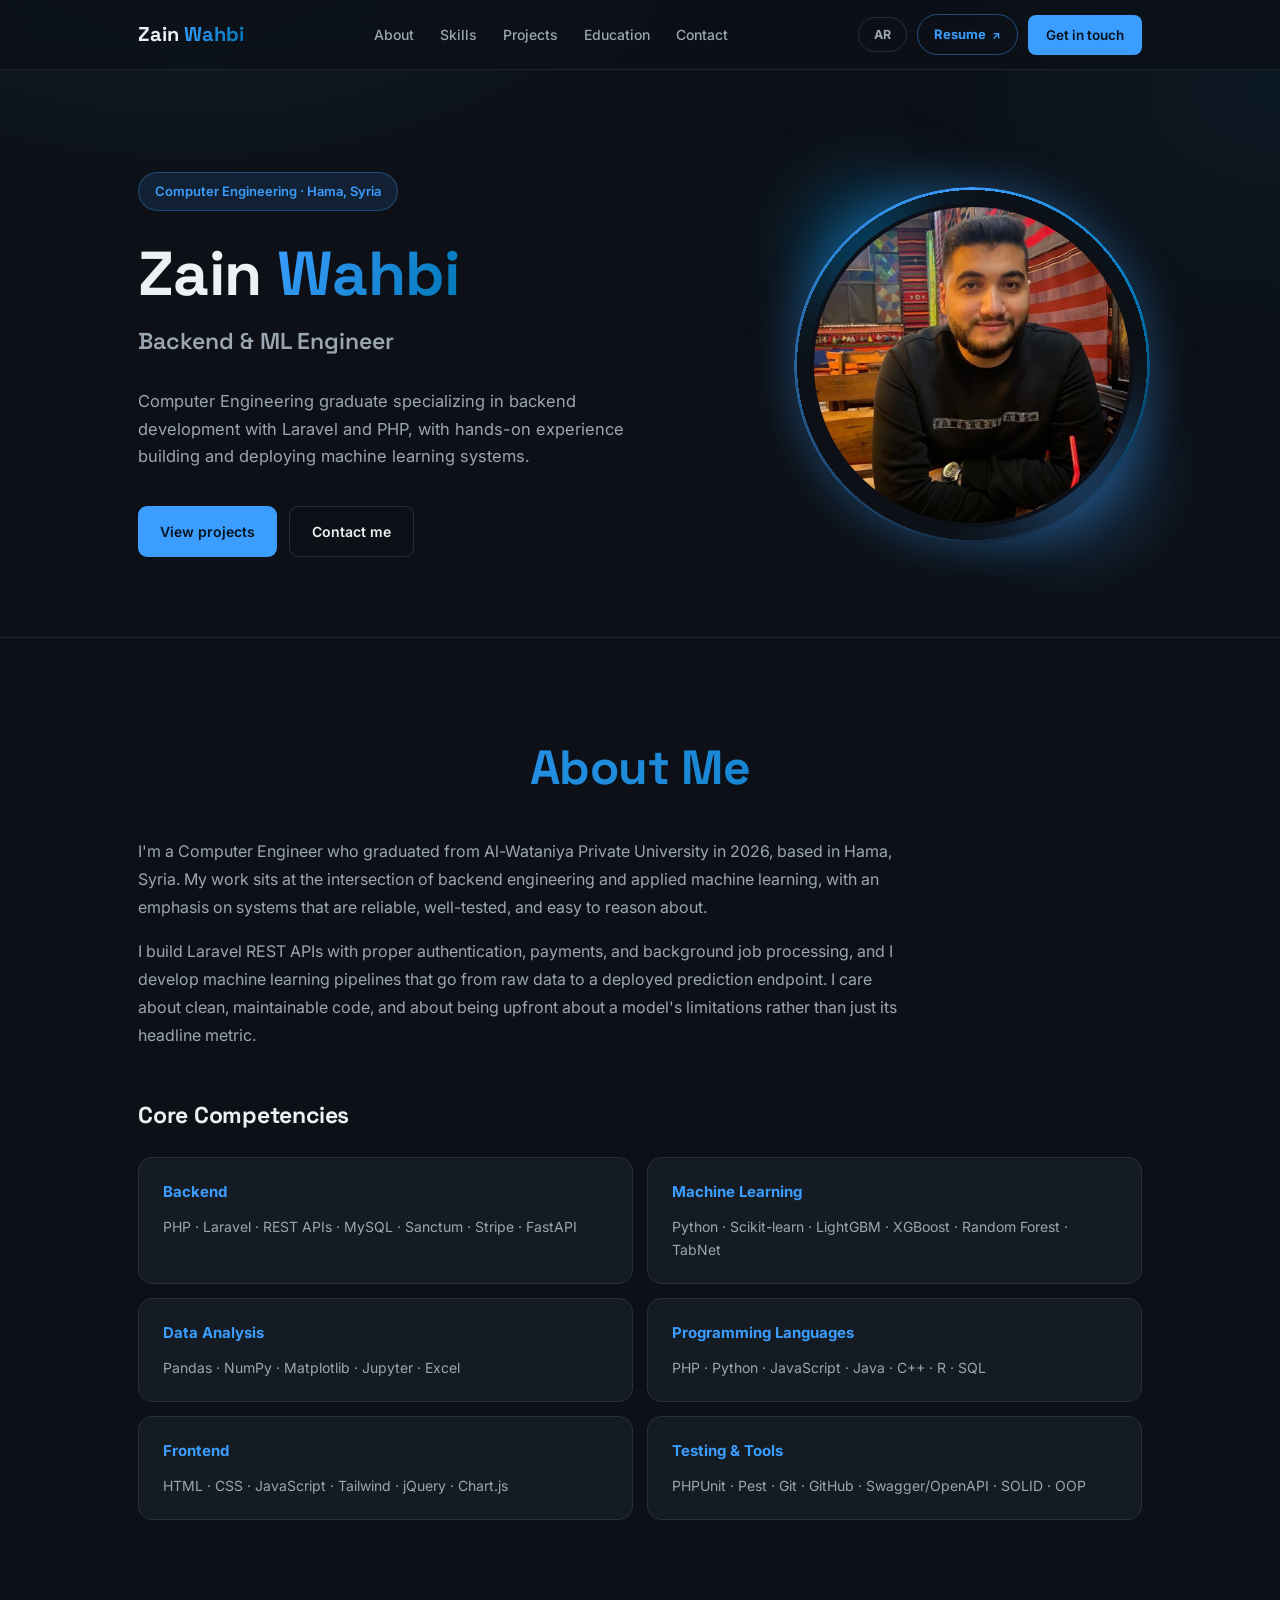
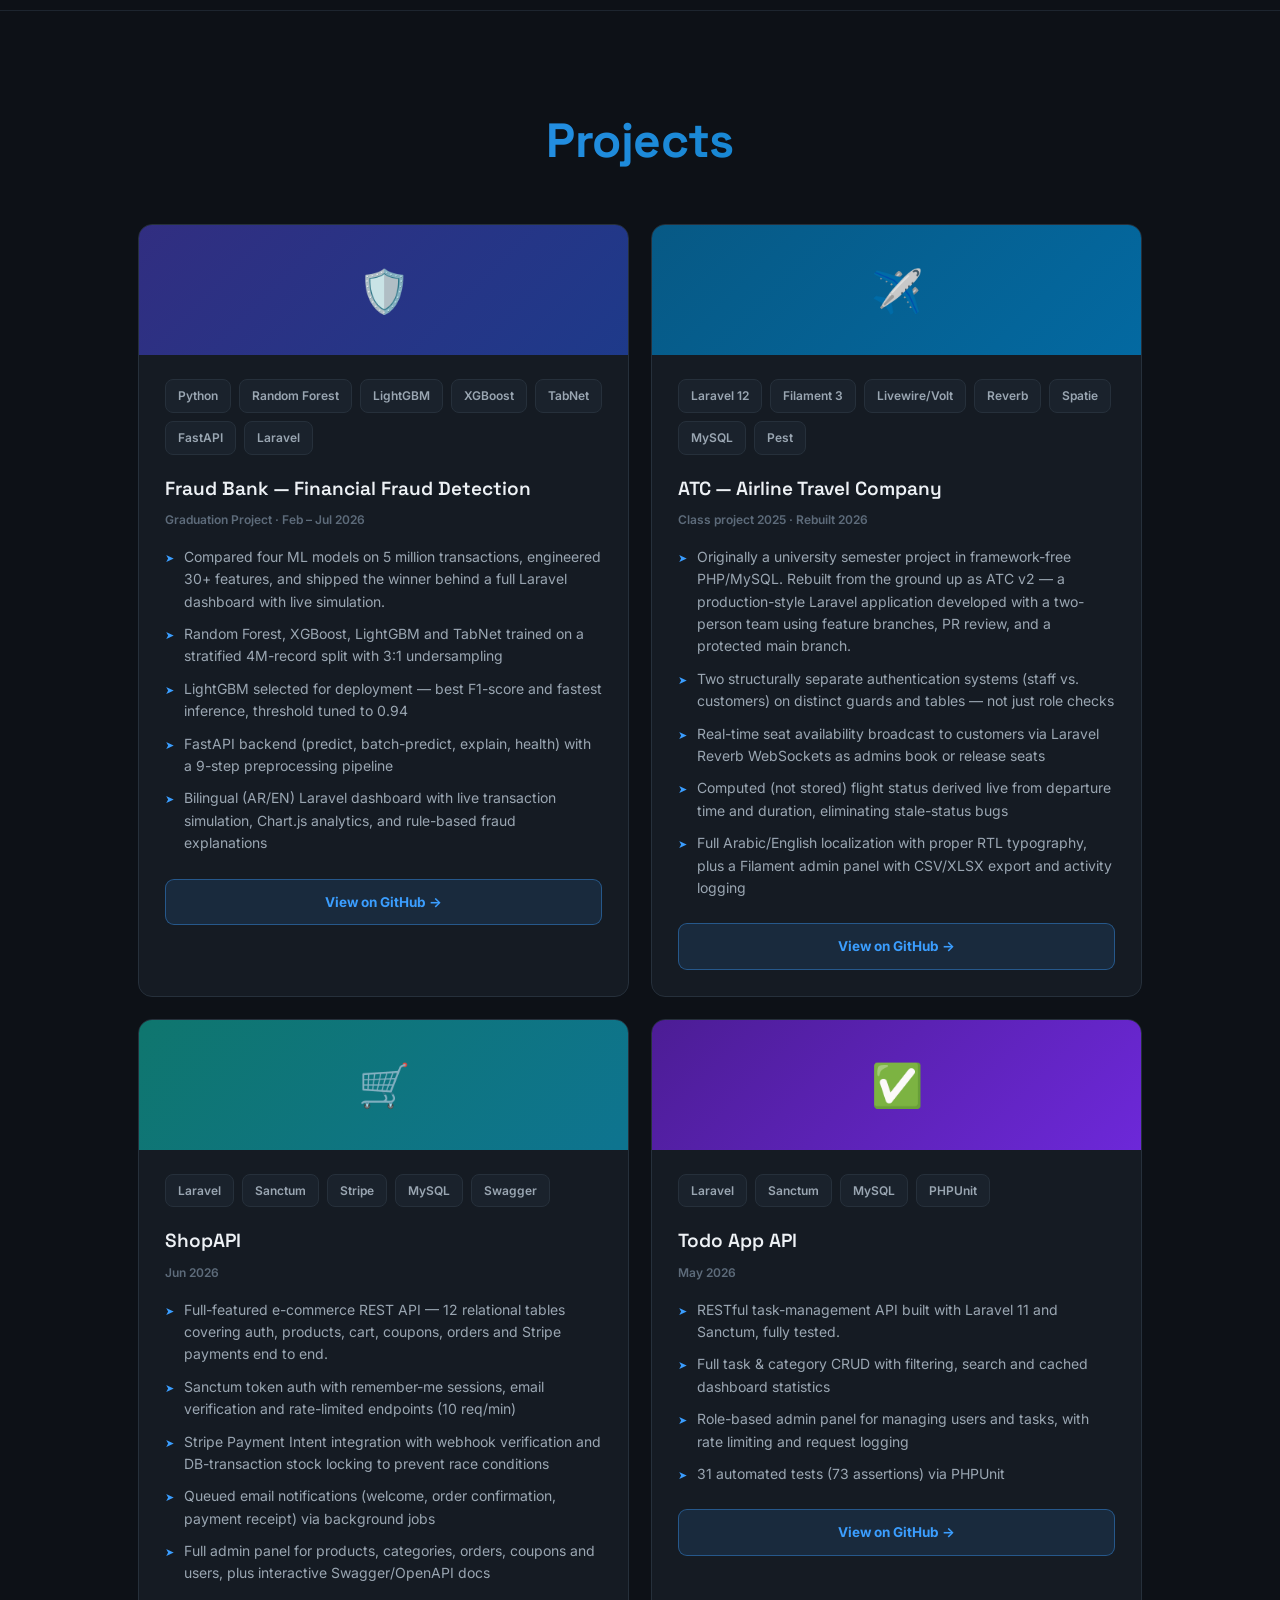
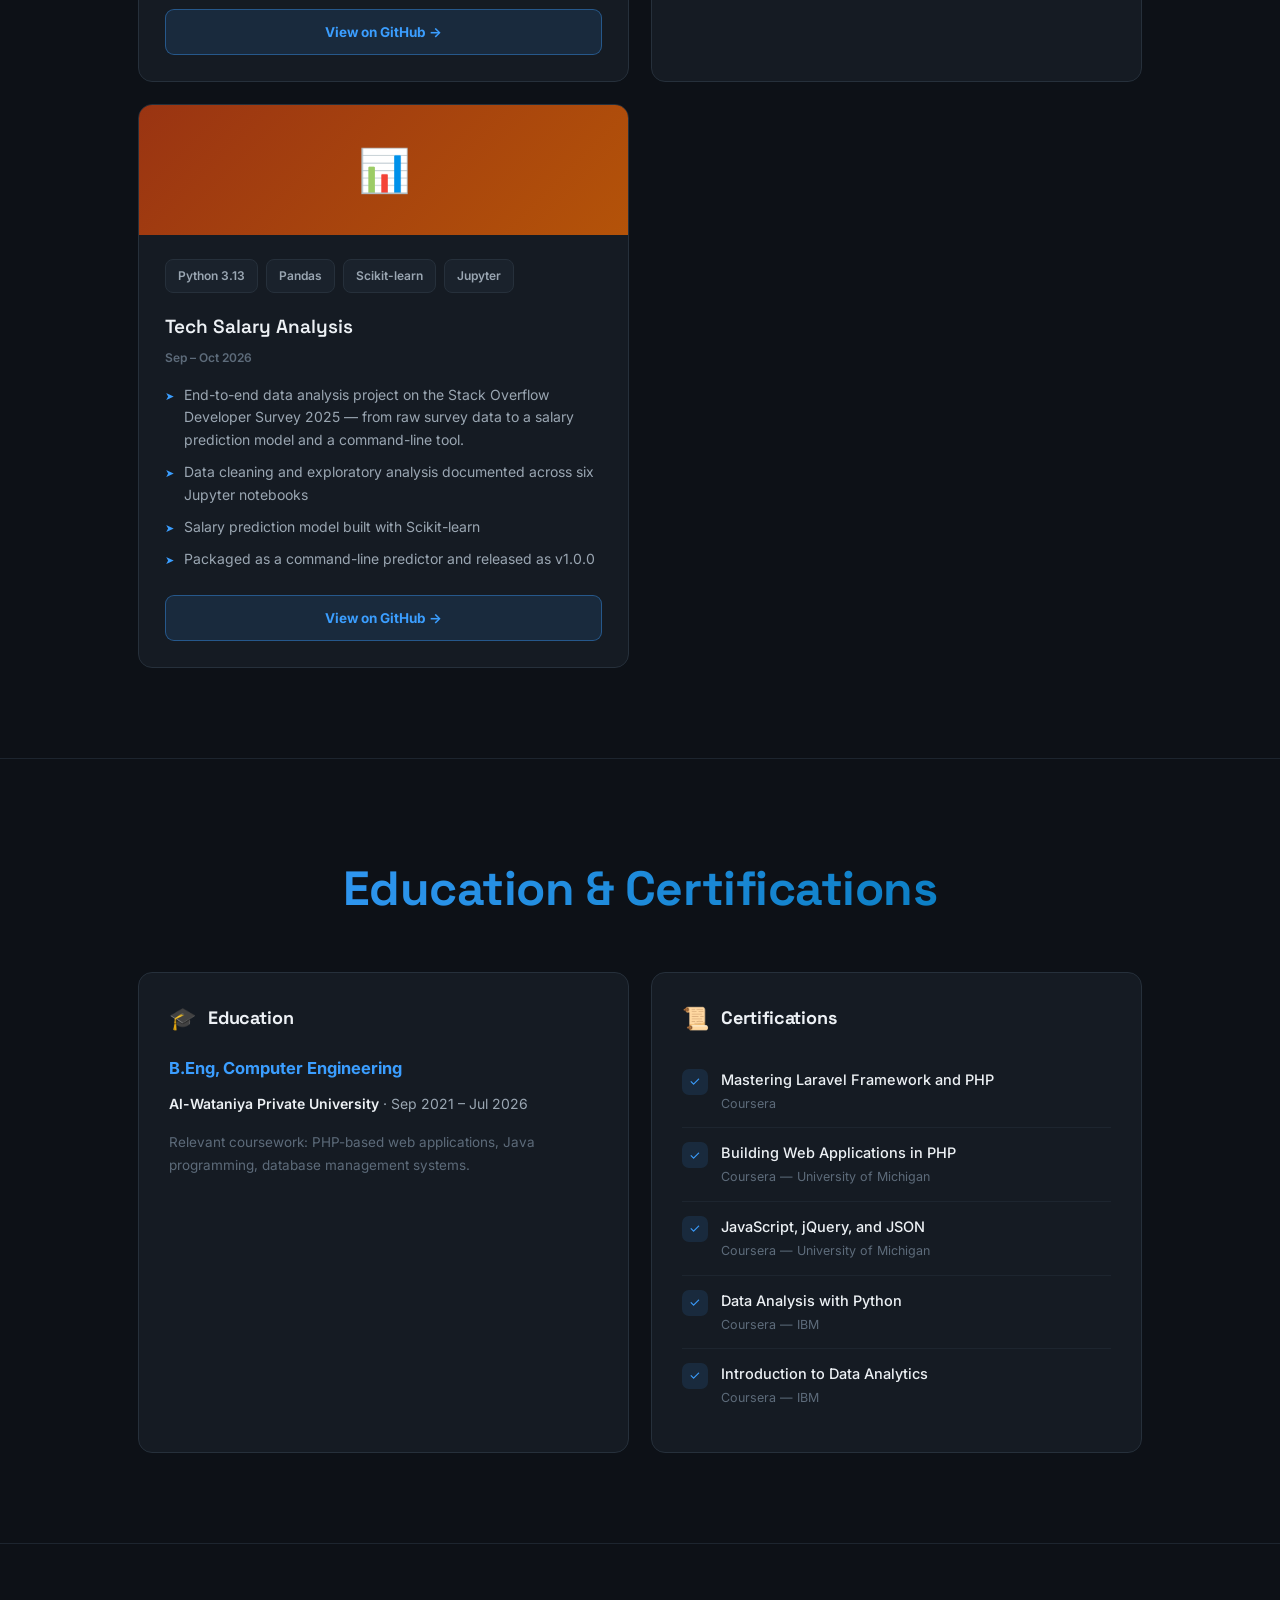
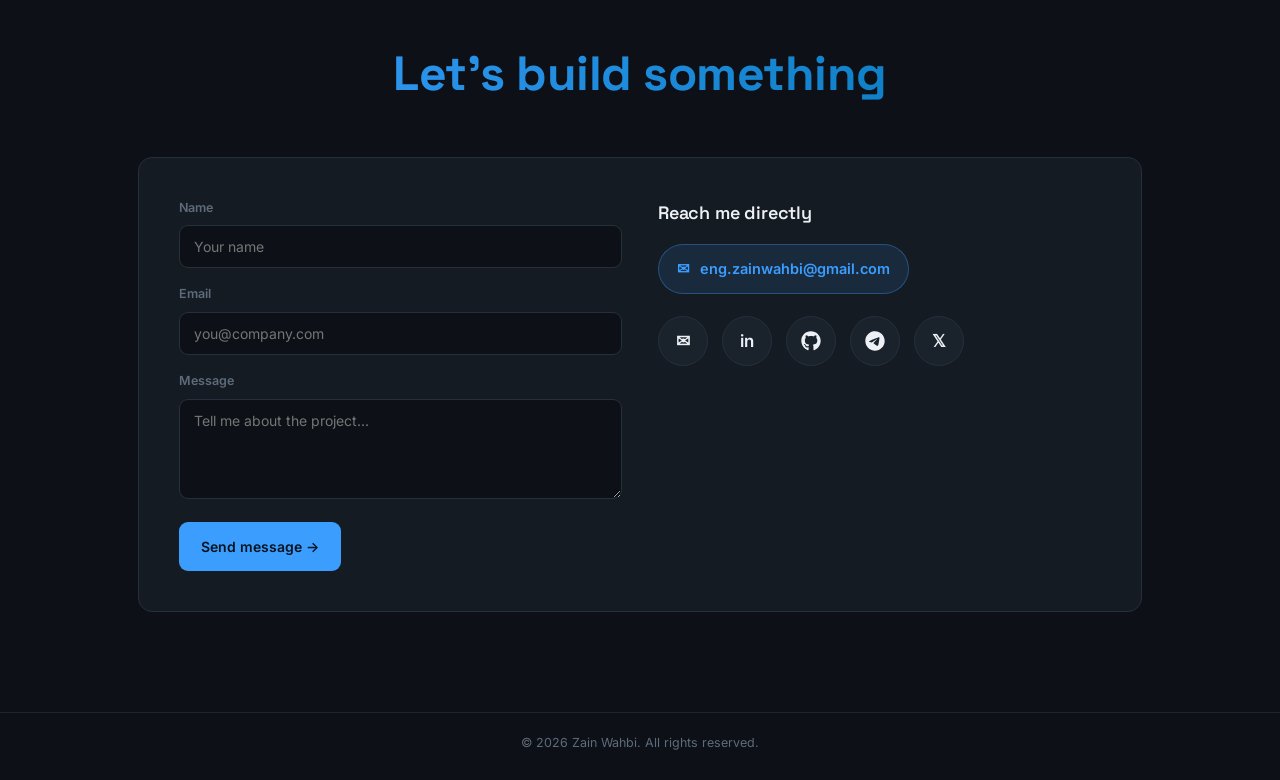
==== commit 55a1a5ee: "Update index.html" ====
--- a/index.html
+++ b/index.html
@@ -42,7 +42,7 @@
       <a class="cv-btn" id="cvBtn" href="resume.html" target="_blank" rel="noopener">
         <span class="cv-label" data-i18n="nav_cv">Resume</span><span class="cv-label-mobile" aria-hidden="true">CV</span><span class="ext-ic">↗</span>
       </a>
-      <a class="nav-cta" href="mailto:eng.zainwahbi@gmail.com" data-i18n="nav_cta">Get in touch</a>
+      <a class="nav-cta" href="https://mail.google.com/mail/?view=cm&fs=1&to=eng.zainwahbi@gmail.com" target="_blank" rel="noopener" data-i18n="nav_cta">Get in touch</a>
     </div>
   </nav>
 </header>
@@ -277,9 +277,9 @@
         </form>
         <div class="contact-side">
           <h3 data-i18n="contact_side_title">Reach me directly</h3>
-          <a class="contact-email-pill" href="mailto:eng.zainwahbi@gmail.com"><span class="email-ic">✉</span> eng.zainwahbi@gmail.com</a>
+          <a class="contact-email-pill" href="https://mail.google.com/mail/?view=cm&fs=1&to=eng.zainwahbi@gmail.com" target="_blank" rel="noopener"><span class="email-ic">✉</span> eng.zainwahbi@gmail.com</a>
           <div class="social-circle-row">
-            <a class="social-circle" href="mailto:eng.zainwahbi@gmail.com" aria-label="Email" title="Email">✉</a>
+            <a class="social-circle" href="https://mail.google.com/mail/?view=cm&fs=1&to=eng.zainwahbi@gmail.com" target="_blank" rel="noopener" aria-label="Email" title="Email">✉</a>
             <a class="social-circle" href="https://www.linkedin.com/in/zain-wahbi" target="_blank" rel="noopener" aria-label="LinkedIn" title="LinkedIn">in</a>
             <a class="social-circle" href="https://github.com/Zain-Wahbi" target="_blank" rel="noopener" aria-label="GitHub" title="GitHub"><svg viewBox="0 0 496 512" width="20" height="20" fill="currentColor"><path d="M244.8 8C106.1 8 0 113.3 0 252c0 110.9 69.8 205.8 169.5 239.2 12.8 2.3 17.3-5.6 17.3-12.1 0-6.2-.3-40.4-.3-61.4 0 0-70 15-84.7-29.8 0 0-11.4-29.1-27.8-36.6 0 0-22.9-15.7 1.6-15.4 0 0 24.9 2 38.6 25.8 21.9 38.6 58.6 27.5 72.9 20.9 2.3-16 8.8-27.1 16-33.7-55.9-6.2-112.3-14.3-112.3-110.5 0-27.5 7.6-41.3 23.6-58.9-2.6-6.5-11.1-33.3 2.6-67.9 20.9-6.5 69 27 69 27 20-5.6 41.5-8.5 62.8-8.5s42.8 2.9 62.8 8.5c0 0 48.1-33.6 69-27 13.7 34.7 5.2 61.4 2.6 67.9 16 17.7 25.8 31.5 25.8 58.9 0 96.5-58.9 104.2-114.8 110.5 9.2 7.9 17 22.9 17 46.4 0 33.7-.3 75.4-.3 83.6 0 6.5 4.6 14.4 17.3 12.1C428.2 457.8 496 362.9 496 252 496 113.3 383.5 8 244.8 8z"/></svg></a>
             <a class="social-circle" href="https://t.me/ZainW72" target="_blank" rel="noopener" aria-label="Telegram" title="Telegram"><svg viewBox="0 0 496 512" width="20" height="20" fill="currentColor"><path d="M248 8C111 8 0 119 0 256s111 248 248 248 248-111 248-248S385 8 248 8zM362 176.7c-3.7 39.2-19.9 134.4-28.1 178.3-3.5 18.6-10.3 24.8-16.9 25.4-14.4 1.3-25.3-9.5-39.3-18.7-21.8-14.3-34.2-23.2-55.3-37.2-24.5-16.1-8.6-25 5.3-39.5 3.7-3.8 67.1-61.5 68.3-66.7.2-.7.3-3.1-1.2-4.4s-3.6-.8-5.1-.5q-3.3.7-104.6 69.1-14.8 10.2-26.9 9.9c-8.9-.2-25.9-5-38.6-9.1-15.5-5-27.9-7.7-26.8-16.3q.8-6.7 18.5-13.7 108.4-47.2 144.6-62.3c68.9-28.6 83.2-33.6 92.5-33.8 2.1 0 6.6.5 9.6 2.9a10.5 10.5 0 0 1 3.5 6.7A43.8 43.8 0 0 1 362 176.7z"/></svg></a>
--- a/style.css
+++ b/style.css
@@ -1,337 +1,310 @@
 :root{
-    --bg:#0D1117;
-    --surface:#151B23;
-    --surface-alt:#1A222C;
-    --border:#26303B;
-    --border-soft:#1D252F;
-    --text:#EDF1F5;
-    --text-dim:#9AA6B2;
-    --text-faint:#5D6B7A;
-    --accent:#3B9EFF;
-    --accent-soft:rgba(59,158,255,0.12);
-    --accent-deep:#0077B5;
-    --radius:14px;
-    --display:'Space Grotesk', sans-serif;
-    --sans:'Inter', -apple-system, sans-serif;
-    --arfont:'Tajawal', 'Inter', sans-serif;
-  }
-  *{box-sizing:border-box; margin:0; padding:0;}
-  html{scroll-behavior:smooth;}
-  body{
-    background:var(--bg); color:var(--text); font-family:var(--sans);
-    line-height:1.65; -webkit-font-smoothing:antialiased;
-  }
-  body.lang-ar{font-family:var(--arfont);}
-  body.lang-ar h1, body.lang-ar h2, body.lang-ar h3, body.lang-ar .brand{font-family:var(--arfont);}
-  body::before{
-    content:""; position:fixed; inset:0; z-index:0; pointer-events:none;
-    background:
-      radial-gradient(ellipse 900px 500px at 15% -10%, rgba(59,158,255,0.10), transparent 60%),
-      radial-gradient(ellipse 700px 500px at 100% 10%, rgba(0,119,181,0.08), transparent 55%);
-  }
-  a{color:inherit; text-decoration:none;}
-  ::selection{background:var(--accent-soft); color:var(--accent);}
-  img,svg{display:block; max-width:100%;}
-
-  .wrap{max-width:1060px; margin:0 auto; padding:0 28px; position:relative; z-index:1;}
-  section{padding:90px 0;}
-  @media(max-width:720px){ section{padding:60px 0;} }
-
-  .eyebrow{
-    font-family:var(--sans); font-size:13px; font-weight:600; color:var(--accent);
-    letter-spacing:0.08em; text-transform:uppercase; margin-bottom:12px;
-  }
-  body.lang-ar .eyebrow{font-family:var(--arfont); letter-spacing:0; text-transform:none;}
-  h1,h2,h3{font-family:var(--display); font-weight:600; letter-spacing:-0.01em; color:var(--text);}
-
-  /* NAV */
-  header{
-    position:fixed; top:0; left:0; right:0; z-index:50;
-    background:rgba(13,17,23,0.75); backdrop-filter:blur(12px);
-    border-bottom:1px solid var(--border-soft);
-  }
-  nav.wrap{display:flex; align-items:center; justify-content:space-between; padding:14px 28px; gap:16px;}
-  .brand-group{display:flex; align-items:center; gap:10px;}
-  .logo-mark{
-    width:38px; height:38px; border-radius:10px; flex-shrink:0;
-    background:linear-gradient(150deg, var(--accent) 0%, var(--accent-deep) 100%);
-    display:flex; align-items:center; justify-content:center;
-    font-family:var(--display); font-size:18px; font-weight:700; color:#08131F;
-    box-shadow:0 8px 20px -6px rgba(59,158,255,0.55), inset 0 0 0 1px rgba(255,255,255,0.15);
-  }
-  .brand{font-family:var(--display); font-size:20px; font-weight:700; color:var(--text); white-space:nowrap;}
-  .brand-accent{
-    background:linear-gradient(120deg, var(--accent), var(--accent-deep));
-    -webkit-background-clip:text; background-clip:text; color:transparent;
-  }
-  body.lang-ar .brand{font-family:var(--arfont);}
-  .mobile-logo{
-    display:none; width:36px; height:36px; border-radius:10px; flex-shrink:0;
-    background:linear-gradient(150deg, var(--accent) 0%, var(--accent-deep) 100%);
-    align-items:center; justify-content:center;
-    font-family:var(--display); font-size:17px; font-weight:700; color:#08131F;
-    box-shadow:0 6px 16px -6px rgba(59,158,255,0.55), inset 0 0 0 1px rgba(255,255,255,0.15);
-  }
-  @media(max-width:560px){
-    .brand{display:none;}
-    .mobile-logo{display:flex;}
-  }
-
-  .navlinks{display:none; gap:26px; font-size:14px; color:var(--text-dim); font-weight:500;}
-  @media(min-width:880px){ .navlinks{display:flex;} }
-  .navlinks a{transition:color .15s;}
-  .navlinks a:hover{color:var(--text);}
-
-  .nav-right{display:flex; align-items:center; gap:10px;}
-  .lang-toggle-btn{
-    font-size:12.5px; font-weight:700; padding:9px 15px; border-radius:999px;
-    border:1px solid var(--border); color:var(--text-dim); background:transparent; cursor:pointer;
-    font-family:inherit; transition:border-color .15s, color .15s;
-  }
-  .lang-toggle-btn:hover{border-color:var(--accent); color:var(--accent);}
-  .cv-btn{
-    font-size:13px; font-weight:700; color:var(--accent); border:1px solid rgba(59,158,255,0.45); border-radius:999px;
-    padding:9px 16px; white-space:nowrap; transition:background .15s, border-color .15s;
-    display:inline-flex; align-items:center; gap:6px;
-  }
-  .cv-btn:hover{background:var(--accent-soft); border-color:var(--accent);}
-  .ext-ic{font-size:11px;}
-  .cv-label-mobile{display:none; font-size:12.5px; font-weight:700;}
-  @media(max-width:640px){
-    .cv-btn .cv-label{display:none;}
-    .cv-btn .cv-label-mobile{display:inline;}
-    .cv-btn{padding:9px 13px;}
-  }
-  .nav-cta{
-    font-size:13.5px; font-weight:600; background:var(--accent); color:#08131F;
-    border-radius:8px; padding:9px 18px; transition:opacity .15s; white-space:nowrap;
-  }
-  .nav-cta:hover{opacity:0.88;}
-  @media(max-width:480px){ .nav-cta{display:none;} }
-
-  /* HERO */
-  .hero{padding-top:172px; padding-bottom:80px;}
-  .hero-grid{display:grid; grid-template-columns:1fr; gap:56px; align-items:center;}
-  @media(max-width:879px){ .hero-photo-wrap{order:-1;} .hero-text{order:2;} }
-  @media(min-width:880px){ .hero-grid{grid-template-columns:1fr 340px; gap:64px;} }
-
-  .kicker{display:inline-flex; align-items:center; gap:8px; font-size:13.5px; color:var(--text-dim); font-weight:500; margin-bottom:18px;}
-  .kicker .pulse{width:8px; height:8px; border-radius:50%; background:var(--accent); box-shadow:0 0 0 4px var(--accent-soft); animation:pulse 2s ease-in-out infinite;}
-  @keyframes pulse{0%,100%{box-shadow:0 0 0 4px var(--accent-soft);} 50%{box-shadow:0 0 0 8px transparent;}}
-
-  .hero-badge{
-    display:inline-flex; align-items:center; gap:8px; font-size:13px; font-weight:600; color:var(--accent);
-    border:1px solid rgba(59,158,255,0.35); background:var(--accent-soft); border-radius:999px;
-    padding:8px 16px; margin-bottom:30px;
-  }
-  .hero-name{font-size:clamp(38px,6.6vw,62px); line-height:1.05; font-weight:700; margin-bottom:16px;}
-  .hero-name .accent-text{
-    background:linear-gradient(120deg, var(--accent), var(--accent-deep));
-    -webkit-background-clip:text; background-clip:text; color:transparent;
-  }
-  .hero-subtitle{font-size:clamp(18px,2.4vw,23px); font-weight:600; color:var(--text-dim); margin-bottom:28px; font-family:var(--display);}
-  body.lang-ar .hero-subtitle{font-family:var(--arfont);}
-  .hero p.lede{font-size:16.5px; color:var(--text-dim); max-width:520px; margin-top:0;}
-  .hero-actions{display:flex; gap:12px; margin-top:36px; flex-wrap:wrap;}
-  .btn{font-size:14px; font-weight:600; padding:13px 22px; border-radius:9px; display:inline-flex; align-items:center; gap:8px; transition:transform .15s, opacity .15s, border-color .15s;}
-  .btn-primary{background:var(--accent); color:#08131F;}
-  .btn-primary:hover{transform:translateY(-1px); opacity:0.92;}
-  .btn-ghost{border:1px solid var(--border); color:var(--text);}
-  .btn-ghost:hover{border-color:var(--text-dim); transform:translateY(-1px);}
-
-  .meta-row{display:flex; flex-wrap:wrap; gap:20px; margin-top:34px; font-size:13.5px; color:var(--text-faint);}
-  .meta-row b{color:var(--text-dim); font-weight:600;}
-
-  /* AVATAR */
-  .hero-photo-wrap{position:relative;}
-  .blob{position:absolute; border-radius:50%; filter:blur(40px); z-index:0; pointer-events:none;}
-  .blob1{width:130px; height:130px; background:var(--accent-deep); opacity:0.55; top:-6px; left:2%;}
-  .blob2{width:150px; height:150px; background:var(--accent); opacity:0.35; bottom:-6px; right:0%;}
-  .avatar-wrap{display:flex; justify-content:center; align-items:center; position:relative; z-index:1;}
-  .avatar-ring{
-    position:relative; width:270px; height:270px; display:flex; align-items:center; justify-content:center;
-  }
-  @media(min-width:880px){ .avatar-ring{width:340px; height:340px;} }
-  .avatar-ring::before{
-    content:""; position:absolute; inset:-8px; border-radius:50%;
-    background:conic-gradient(from 0deg, var(--accent), var(--accent-deep), transparent 40%, var(--accent));
-    animation:spin 6s linear infinite;
-    -webkit-mask:radial-gradient(farthest-side, transparent calc(100% - 3px), #000 calc(100% - 3px));
-    mask:radial-gradient(farthest-side, transparent calc(100% - 3px), #000 calc(100% - 3px));
-  }
-  .avatar-ring::after{
-    content:""; position:absolute; inset:-8px; border-radius:50%;
-    box-shadow:0 0 40px 6px rgba(59,158,255,0.28);
-    pointer-events:none;
-  }
-  @keyframes spin{to{transform:rotate(360deg);}}
-  .avatar{
-    width:254px; height:254px; border-radius:50%; overflow:hidden;
-    background:linear-gradient(145deg, var(--accent-deep), #14304a);
-    display:flex; align-items:center; justify-content:center;
-    font-family:var(--display); font-size:72px; font-weight:700; color:#fff;
-    position:relative; z-index:1; border:4px solid var(--bg);
-  }
-  @media(min-width:880px){ .avatar{width:324px; height:324px; font-size:92px;} }
-  .avatar img{width:100%; height:100%; object-fit:cover; display:none;}
-
-  hr.rule{border:none; border-top:1px solid var(--border-soft); margin:0;}
-
-  .sec-head{margin-bottom:38px;}
-  .sec-head h2{font-size:27px;}
-  .sec-head p{color:var(--text-dim); font-size:15px; margin-top:8px; max-width:520px;}
-
-  /* ABOUT */
-  .about-heading{
-    font-size:clamp(32px,5vw,48px); font-weight:700; margin-bottom:30px;
-    background:linear-gradient(120deg, var(--accent), var(--accent-deep));
-    -webkit-background-clip:text; background-clip:text; color:transparent;
-    display:block; text-align:center;
-  }
-  .about-body-full p{color:var(--text-dim); font-size:16px; max-width:780px; line-height:1.75;}
-  .about-body-full p + p{margin-top:16px;}
-  .comp-heading{font-size:23px; font-weight:700; color:var(--text); margin:48px 0 22px;}
-  body.lang-ar .comp-heading{font-family:var(--arfont);}
-
-  /* COMPETENCIES */
-  .comp-grid{display:grid; grid-template-columns:1fr; gap:14px;}
-  @media(min-width:700px){ .comp-grid{grid-template-columns:repeat(2,1fr);} }
-  .comp-card{background:var(--surface); border:1px solid var(--border); border-radius:var(--radius); padding:22px 24px;}
-  .comp-card h4{font-size:15px; font-weight:700; margin-bottom:10px; color:var(--accent);}
-  .comp-card p{font-size:14px; color:var(--text-dim); line-height:1.65; direction:ltr; text-align:left;}
-  body.lang-ar .comp-card p{direction:rtl; text-align:right;}
-
-  /* PROJECTS */
-  .pill{font-size:12.5px; color:var(--text-dim); border:1px solid var(--border); border-radius:20px; padding:6px 13px; transition:border-color .15s, color .15s; direction:ltr; display:inline-block;}
-  .pill:hover{border-color:var(--accent); color:var(--text);}
-  .section-title-center{
-    font-size:clamp(32px,5vw,48px); font-weight:700; text-align:center; margin-bottom:44px;
-    background:linear-gradient(120deg, var(--accent), var(--accent-deep));
-    -webkit-background-clip:text; background-clip:text; color:transparent;
-  }
-  .proj-grid{display:grid; grid-template-columns:1fr; gap:22px;}
-  @media(min-width:760px){ .proj-grid{grid-template-columns:1fr 1fr;} }
-  .proj-card{
-    background:var(--surface); border:1px solid var(--border); border-radius:var(--radius);
-    overflow:hidden; display:flex; flex-direction:column; transition:transform .18s, border-color .18s, box-shadow .18s;
-  }
-  .proj-card:hover{transform:translateY(-3px); border-color:rgba(59,158,255,0.35); box-shadow:0 20px 40px -24px rgba(0,0,0,0.5);}
-  .proj-banner{height:130px; display:flex; align-items:center; justify-content:center; font-size:42px;}
-  .proj-body{padding:24px 26px 26px; display:flex; flex-direction:column; flex:1;}
-  .proj-tags{display:flex; flex-wrap:wrap; gap:8px; margin-bottom:18px; direction:ltr; justify-content:flex-start;}
-  body.lang-ar .proj-tags{justify-content:flex-end;}
-  .proj-tag{background:var(--surface-alt); border:1px solid var(--border); border-radius:8px; padding:6px 12px; font-size:12px; font-weight:600; color:var(--text-dim);}
-  .proj-tag-progress{background:var(--accent-soft); border-color:rgba(59,158,255,0.4); color:var(--accent);}
-  .proj-title2{font-family:var(--display); font-size:19px; font-weight:600; color:var(--text); margin-bottom:6px;}
-  body.lang-ar .proj-title2{font-family:var(--arfont);}
-  .proj-date2{font-size:12px; color:var(--text-faint); font-weight:600; margin-bottom:16px;}
-  .proj-bullets{list-style:none;}
-  .proj-bullets li{display:flex; gap:10px; margin-bottom:10px; color:var(--text-dim); font-size:14px; line-height:1.6;}
-  .proj-bullets li::before{content:"➤"; color:var(--accent); flex-shrink:0; font-size:11px; margin-top:4px;}
-  body.lang-ar .proj-bullets li::before{content:"◀";}
-  .proj-link{
-    align-self:stretch; margin-top:auto;
-    display:inline-flex; align-items:center; justify-content:center; gap:7px;
-    font-size:13.5px; font-weight:700; color:var(--accent);
-    padding:11px 16px; border-radius:9px;
-    background:var(--accent-soft); border:1px solid rgba(59,158,255,0.4);
-    transition:background .15s, border-color .15s, transform .15s;
-  }
-  .proj-link:hover{background:rgba(59,158,255,0.22); border-color:var(--accent); transform:translateY(-1px);}
-
-  /* EDUCATION & CERTS */
-  .edu-grid{display:grid; grid-template-columns:1fr; gap:22px;}
-  @media(min-width:860px){ .edu-grid{grid-template-columns:1fr 1fr;} }
-  .info-card{background:var(--surface); border:1px solid var(--border); border-radius:var(--radius); padding:30px;}
-  .info-card-head{display:flex; align-items:center; gap:12px; margin-bottom:22px;}
-  .info-icon{font-size:22px; line-height:1;}
-  .info-card-head h3{font-family:var(--display); font-size:18px; font-weight:700; color:var(--text);}
-  body.lang-ar .info-card-head h3{font-family:var(--arfont);}
-  .edu-degree{font-size:16.5px; font-weight:700; color:var(--accent); margin-bottom:10px;}
-  .edu-meta{font-size:14px; color:var(--text-dim); margin-bottom:16px;}
-  .edu-meta b{color:var(--text); font-weight:600;}
-  .edu-course{font-size:13.5px; color:var(--text-faint); line-height:1.7;}
-  .cert-item{display:flex; gap:13px; align-items:flex-start; padding:13px 0; border-bottom:1px solid var(--border-soft);}
-  .info-card .cert-item:first-of-type{padding-top:0;}
-  .cert-item:last-child{border-bottom:none;}
-  .cert-icon{width:26px; height:26px; border-radius:7px; background:var(--accent-soft); color:var(--accent); display:flex; align-items:center; justify-content:center; font-size:13px; flex-shrink:0; margin-top:1px;}
-  .cert-name{font-size:14.5px; color:var(--text); font-weight:500;}
-  .cert-org{color:var(--text-faint); font-size:12.5px; margin-top:2px;}
-
-  /* CONTACT */
-  .contact-card{
-    background:var(--surface); border:1px solid var(--border); border-radius:var(--radius);
-    padding:40px; display:grid; grid-template-columns:1fr; gap:36px;
-  }
-  @media(min-width:820px){ .contact-card{grid-template-columns:1fr 1fr;} }
-  .field{margin-bottom:16px;}
-  .field label{display:block; font-size:12.5px; color:var(--text-faint); margin-bottom:7px; font-weight:600;}
-  .field input, .field textarea{
-    width:100%; background:var(--bg); border:1px solid var(--border); border-radius:9px;
-    padding:12px 14px; color:var(--text); font-family:inherit; font-size:14px; outline:none; transition:border-color .15s;
-  }
-  .field input:focus, .field textarea:focus{border-color:var(--accent);}
-  .field textarea{resize:vertical; min-height:100px;}
-  .contact-side h3{font-size:18px; margin-bottom:16px; font-family:var(--display);}
-  body.lang-ar .contact-side h3{font-family:var(--arfont);}
-  .contact-email-pill{
-    display:inline-flex; align-items:center; gap:10px; font-size:14.5px; font-weight:600; color:var(--accent);
-    background:var(--accent-soft); border:1px solid rgba(59,158,255,0.35); border-radius:999px;
-    padding:12px 18px; margin-bottom:22px; direction:ltr; transition:background .15s, border-color .15s, transform .15s;
-  }
-  .contact-email-pill:hover{background:rgba(59,158,255,0.2); border-color:var(--accent); transform:translateY(-2px);}
-  .email-ic{font-size:15px;}
-  .social-circle-row{display:flex; gap:14px; flex-wrap:wrap;}
-  .social-circle{
-    width:50px; height:50px; border-radius:50%; flex-shrink:0;
-    display:flex; align-items:center; justify-content:center;
-    background:var(--surface-alt); border:1px solid var(--border); color:var(--text);
-    font-size:17px; font-weight:600; transition:all .2s ease;
-  }
-  .social-circle svg{display:block;}
-  .social-circle:hover{
-    background:linear-gradient(135deg, var(--accent), var(--accent-deep)); color:#08131F;
-    border-color:transparent; transform:translateY(-4px);
-    box-shadow:0 10px 24px -8px rgba(59,158,255,0.55);
-  }
-
-  footer{padding:20px 0 26px; border-top:1px solid var(--border-soft); margin-top:10px;}
-  .foot-row{display:flex; justify-content:center; align-items:center; text-align:center; font-size:12.5px; color:var(--text-faint);}
-
-  :focus-visible{outline:2px solid var(--accent); outline-offset:2px;}
-  @media (prefers-reduced-motion: reduce){
-    *{animation-duration:0.001ms !important; transition-duration:0.001ms !important;}
-  }
-
-  /* RTL adjustments */
-  html[dir="rtl"] .fact{flex-direction:row-reverse;}
-  html[dir="rtl"] .proj-link svg{transform:scaleX(-1);}
-
-  /* MOBILE FINE-TUNING */
-  @media(max-width:480px){
-    .wrap{padding:0 18px;}
-    nav.wrap{padding:12px 18px;}
-    .hero{padding-top:130px; padding-bottom:56px;}
-    .hero-grid{gap:40px;}
-    .hero-name{font-size:clamp(30px,9vw,40px);}
-    .hero-subtitle{font-size:17px; margin-bottom:20px;}
-    .hero-badge{font-size:12px; padding:7px 13px; margin-bottom:22px;}
-    .hero p.lede{font-size:15px;}
-    .hero-actions{gap:10px;}
-    .btn{padding:12px 18px; font-size:13.5px; width:100%; justify-content:center;}
-    .hero-actions{flex-direction:column;}
-    .avatar-ring{width:200px; height:200px;}
-    .avatar{width:184px; height:184px; font-size:50px;}
-    .blob1{width:80px; height:80px;}
-    .blob2{width:96px; height:96px;}
-    .about-heading, .section-title-center{font-size:28px; margin-bottom:22px;}
-    .comp-card, .info-card{padding:18px 18px;}
-    .proj-body{padding:20px 18px 22px;}
-    .proj-banner{height:110px; font-size:36px;}
-    .contact-card{padding:24px 18px; gap:28px;}
-    .social-circle{width:44px; height:44px;}
-    .social-circle svg{width:17px; height:17px;}
-    .contact-email-pill{font-size:13.5px; padding:10px 14px;}
-    .logo-mark{width:34px; height:34px; font-size:16px;}
-    .mobile-logo{width:34px; height:34px; font-size:16px;}
-  }+  --bg:#0D1117;
+  --surface:#151B23;
+  --surface-alt:#1A222C;
+  --border:#26303B;
+  --border-soft:#1D252F;
+  --text:#EDF1F5;
+  --text-dim:#9AA6B2;
+  --text-faint:#5D6B7A;
+  --accent:#3B9EFF;
+  --accent-soft:rgba(59,158,255,0.12);
+  --accent-deep:#0077B5;
+  --danger:#FF6B6B;
+  --radius:14px;
+  --display:'Space Grotesk', sans-serif;
+  --sans:'Inter', -apple-system, sans-serif;
+  --arfont:'Tajawal', 'Inter', sans-serif;
+}
+*{box-sizing:border-box; margin:0; padding:0;}
+html{scroll-behavior:smooth;}
+body{
+  background:var(--bg); color:var(--text); font-family:var(--sans);
+  line-height:1.65; -webkit-font-smoothing:antialiased;
+}
+body.lang-ar{font-family:var(--arfont);}
+body.lang-ar h1, body.lang-ar h2, body.lang-ar h3, body.lang-ar .brand{font-family:var(--arfont);}
+body::before{
+  content:""; position:fixed; inset:0; z-index:0; pointer-events:none;
+  background:
+    radial-gradient(ellipse 900px 500px at 15% -10%, rgba(59,158,255,0.10), transparent 60%),
+    radial-gradient(ellipse 700px 500px at 100% 10%, rgba(0,119,181,0.08), transparent 55%);
+}
+a{color:inherit; text-decoration:none;}
+::selection{background:var(--accent-soft); color:var(--accent);}
+img,svg{display:block; max-width:100%;}
+
+.wrap{max-width:1060px; margin:0 auto; padding:0 28px; position:relative; z-index:1;}
+section{padding:90px 0;}
+@media(max-width:720px){ section{padding:60px 0;} }
+
+h1,h2,h3{font-family:var(--display); font-weight:600; letter-spacing:-0.01em; color:var(--text);}
+
+/* NAV */
+header{
+  position:fixed; top:0; left:0; right:0; z-index:50;
+  background:rgba(13,17,23,0.75); backdrop-filter:blur(12px);
+  border-bottom:1px solid var(--border-soft);
+}
+nav.wrap{display:flex; align-items:center; justify-content:space-between; padding:14px 28px; gap:16px;}
+.brand-group{display:flex; align-items:center; gap:10px;}
+.brand{font-family:var(--display); font-size:20px; font-weight:700; color:var(--text); white-space:nowrap;}
+.brand-accent{
+  background:linear-gradient(120deg, var(--accent), var(--accent-deep));
+  -webkit-background-clip:text; background-clip:text; color:transparent;
+}
+body.lang-ar .brand{font-family:var(--arfont);}
+.mobile-logo{
+  display:none; width:36px; height:36px; border-radius:10px; flex-shrink:0;
+  background:linear-gradient(150deg, var(--accent) 0%, var(--accent-deep) 100%);
+  align-items:center; justify-content:center;
+  font-family:var(--display); font-size:17px; font-weight:700; color:#08131F;
+  box-shadow:0 6px 16px -6px rgba(59,158,255,0.55), inset 0 0 0 1px rgba(255,255,255,0.15);
+}
+@media(max-width:560px){
+  .brand{display:none;}
+  .mobile-logo{display:flex;}
+}
+
+.navlinks{display:none; gap:26px; font-size:14px; color:var(--text-dim); font-weight:500;}
+@media(min-width:880px){ .navlinks{display:flex;} }
+.navlinks a{transition:color .15s;}
+.navlinks a:hover{color:var(--text);}
+
+.nav-right{display:flex; align-items:center; gap:10px;}
+.lang-toggle-btn{
+  font-size:12.5px; font-weight:700; padding:9px 15px; border-radius:999px;
+  border:1px solid var(--border); color:var(--text-dim); background:transparent; cursor:pointer;
+  font-family:inherit; transition:border-color .15s, color .15s;
+}
+.lang-toggle-btn:hover{border-color:var(--accent); color:var(--accent);}
+.cv-btn{
+  font-size:13px; font-weight:700; color:var(--accent); border:1px solid rgba(59,158,255,0.45); border-radius:999px;
+  padding:9px 16px; white-space:nowrap; transition:background .15s, border-color .15s;
+  display:inline-flex; align-items:center; gap:6px;
+}
+.cv-btn:hover{background:var(--accent-soft); border-color:var(--accent);}
+.ext-ic{font-size:11px;}
+.cv-label-mobile{display:none; font-size:12.5px; font-weight:700;}
+@media(max-width:640px){
+  .cv-btn .cv-label{display:none;}
+  .cv-btn .cv-label-mobile{display:inline;}
+  .cv-btn{padding:9px 13px;}
+}
+.nav-cta{
+  font-size:13.5px; font-weight:600; background:var(--accent); color:#08131F;
+  border-radius:8px; padding:9px 18px; transition:opacity .15s; white-space:nowrap;
+}
+.nav-cta:hover{opacity:0.88;}
+@media(max-width:480px){ .nav-cta{display:none;} }
+
+/* HERO */
+.hero{padding-top:172px; padding-bottom:80px;}
+.hero-grid{display:grid; grid-template-columns:1fr; gap:56px; align-items:center;}
+@media(max-width:879px){ .hero-photo-wrap{order:-1;} .hero-text{order:2;} }
+@media(min-width:880px){ .hero-grid{grid-template-columns:1fr 340px; gap:64px;} }
+
+.hero-badge{
+  display:inline-flex; align-items:center; gap:8px; font-size:13px; font-weight:600; color:var(--accent);
+  border:1px solid rgba(59,158,255,0.35); background:var(--accent-soft); border-radius:999px;
+  padding:8px 16px; margin-bottom:30px;
+}
+.hero-name{font-size:clamp(38px,6.6vw,62px); line-height:1.05; font-weight:700; margin-bottom:16px;}
+.hero-name .accent-text{
+  background:linear-gradient(120deg, var(--accent), var(--accent-deep));
+  -webkit-background-clip:text; background-clip:text; color:transparent;
+}
+.hero-subtitle{font-size:clamp(18px,2.4vw,23px); font-weight:600; color:var(--text-dim); margin-bottom:28px; font-family:var(--display);}
+body.lang-ar .hero-subtitle{font-family:var(--arfont);}
+.hero p.lede{font-size:16.5px; color:var(--text-dim); max-width:520px; margin-top:0;}
+.hero-actions{display:flex; gap:12px; margin-top:36px; flex-wrap:wrap;}
+.btn{font-size:14px; font-weight:600; padding:13px 22px; border-radius:9px; display:inline-flex; align-items:center; gap:8px; transition:transform .15s, opacity .15s, border-color .15s;}
+.btn-primary{background:var(--accent); color:#08131F;}
+.btn-primary:hover{transform:translateY(-1px); opacity:0.92;}
+.btn-ghost{border:1px solid var(--border); color:var(--text);}
+.btn-ghost:hover{border-color:var(--text-dim); transform:translateY(-1px);}
+
+/* AVATAR */
+.hero-photo-wrap{position:relative;}
+.blob{position:absolute; border-radius:50%; filter:blur(40px); z-index:0; pointer-events:none;}
+.blob1{width:130px; height:130px; background:var(--accent-deep); opacity:0.55; top:-6px; left:2%;}
+.blob2{width:150px; height:150px; background:var(--accent); opacity:0.35; bottom:-6px; right:0%;}
+.avatar-wrap{display:flex; justify-content:center; align-items:center; position:relative; z-index:1;}
+.avatar-ring{
+  position:relative; width:270px; height:270px; display:flex; align-items:center; justify-content:center;
+}
+@media(min-width:880px){ .avatar-ring{width:340px; height:340px;} }
+.avatar-ring::before{
+  content:""; position:absolute; inset:-8px; border-radius:50%;
+  background:conic-gradient(from 0deg, var(--accent), var(--accent-deep), transparent 40%, var(--accent));
+  animation:spin 6s linear infinite;
+  -webkit-mask:radial-gradient(farthest-side, transparent calc(100% - 3px), #000 calc(100% - 3px));
+  mask:radial-gradient(farthest-side, transparent calc(100% - 3px), #000 calc(100% - 3px));
+}
+.avatar-ring::after{
+  content:""; position:absolute; inset:-8px; border-radius:50%;
+  box-shadow:0 0 40px 6px rgba(59,158,255,0.28);
+  pointer-events:none;
+}
+@keyframes spin{to{transform:rotate(360deg);}}
+.avatar{
+  width:254px; height:254px; border-radius:50%; overflow:hidden;
+  background:linear-gradient(145deg, var(--accent-deep), #14304a);
+  display:flex; align-items:center; justify-content:center;
+  font-family:var(--display); font-size:72px; font-weight:700; color:#fff;
+  position:relative; z-index:1; border:4px solid var(--bg);
+}
+@media(min-width:880px){ .avatar{width:324px; height:324px; font-size:92px;} }
+.avatar img{width:100%; height:100%; object-fit:cover; display:none;}
+
+hr.rule{border:none; border-top:1px solid var(--border-soft); margin:0;}
+
+/* ABOUT */
+.about-heading{
+  font-size:clamp(32px,5vw,48px); font-weight:700; margin-bottom:30px;
+  background:linear-gradient(120deg, var(--accent), var(--accent-deep));
+  -webkit-background-clip:text; background-clip:text; color:transparent;
+  display:block; text-align:center;
+}
+.about-body-full p{color:var(--text-dim); font-size:16px; max-width:780px; line-height:1.75;}
+.about-body-full p + p{margin-top:16px;}
+.comp-heading{font-size:23px; font-weight:700; color:var(--text); margin:48px 0 22px;}
+body.lang-ar .comp-heading{font-family:var(--arfont);}
+
+/* COMPETENCIES */
+.comp-grid{display:grid; grid-template-columns:1fr; gap:14px;}
+@media(min-width:700px){ .comp-grid{grid-template-columns:repeat(2,1fr);} }
+.comp-card{background:var(--surface); border:1px solid var(--border); border-radius:var(--radius); padding:22px 24px;}
+.comp-card h4{font-size:15px; font-weight:700; margin-bottom:10px; color:var(--accent);}
+.comp-card p{font-size:14px; color:var(--text-dim); line-height:1.65; direction:ltr; text-align:left;}
+body.lang-ar .comp-card p{direction:rtl; text-align:right;}
+
+/* PROJECTS */
+.section-title-center{
+  font-size:clamp(32px,5vw,48px); font-weight:700; text-align:center; margin-bottom:44px;
+  background:linear-gradient(120deg, var(--accent), var(--accent-deep));
+  -webkit-background-clip:text; background-clip:text; color:transparent;
+}
+.proj-grid{display:grid; grid-template-columns:1fr; gap:22px;}
+@media(min-width:760px){ .proj-grid{grid-template-columns:1fr 1fr;} }
+.proj-card{
+  background:var(--surface); border:1px solid var(--border); border-radius:var(--radius);
+  overflow:hidden; display:flex; flex-direction:column; transition:transform .18s, border-color .18s, box-shadow .18s;
+}
+.proj-card:hover{transform:translateY(-3px); border-color:rgba(59,158,255,0.35); box-shadow:0 20px 40px -24px rgba(0,0,0,0.5);}
+.proj-banner{height:130px; display:flex; align-items:center; justify-content:center; font-size:42px;}
+.proj-body{padding:24px 26px 26px; display:flex; flex-direction:column; flex:1;}
+.proj-tags{display:flex; flex-wrap:wrap; gap:8px; margin-bottom:18px; direction:ltr; justify-content:flex-start;}
+body.lang-ar .proj-tags{justify-content:flex-end;}
+.proj-tag{background:var(--surface-alt); border:1px solid var(--border); border-radius:8px; padding:6px 12px; font-size:12px; font-weight:600; color:var(--text-dim);}
+.proj-title2{font-family:var(--display); font-size:19px; font-weight:600; color:var(--text); margin-bottom:6px;}
+body.lang-ar .proj-title2{font-family:var(--arfont);}
+.proj-date2{font-size:12px; color:var(--text-faint); font-weight:600; margin-bottom:16px;}
+.proj-bullets{list-style:none;}
+.proj-bullets li{display:flex; gap:10px; margin-bottom:10px; color:var(--text-dim); font-size:14px; line-height:1.6;}
+.proj-bullets li::before{content:"➤"; color:var(--accent); flex-shrink:0; font-size:11px; margin-top:4px;}
+body.lang-ar .proj-bullets li::before{content:"◀";}
+.proj-link{
+  align-self:stretch; margin-top:auto;
+  display:inline-flex; align-items:center; justify-content:center; gap:7px;
+  font-size:13.5px; font-weight:700; color:var(--accent);
+  padding:11px 16px; border-radius:9px;
+  background:var(--accent-soft); border:1px solid rgba(59,158,255,0.4);
+  transition:background .15s, border-color .15s, transform .15s;
+}
+.proj-bullets + .proj-link{margin-top:14px;}
+.proj-link:hover{background:rgba(59,158,255,0.22); border-color:var(--accent); transform:translateY(-1px);}
+
+/* EDUCATION & CERTS */
+.edu-grid{display:grid; grid-template-columns:1fr; gap:22px;}
+@media(min-width:860px){ .edu-grid{grid-template-columns:1fr 1fr;} }
+.info-card{background:var(--surface); border:1px solid var(--border); border-radius:var(--radius); padding:30px;}
+.info-card-head{display:flex; align-items:center; gap:12px; margin-bottom:22px;}
+.info-icon{font-size:22px; line-height:1;}
+.info-card-head h3{font-family:var(--display); font-size:18px; font-weight:700; color:var(--text);}
+body.lang-ar .info-card-head h3{font-family:var(--arfont);}
+.edu-degree{font-size:16.5px; font-weight:700; color:var(--accent); margin-bottom:10px;}
+.edu-meta{font-size:14px; color:var(--text-dim); margin-bottom:16px;}
+.edu-meta b{color:var(--text); font-weight:600;}
+.edu-course{font-size:13.5px; color:var(--text-faint); line-height:1.7;}
+.cert-item{display:flex; gap:13px; align-items:flex-start; padding:13px 0; border-bottom:1px solid var(--border-soft);}
+.info-card .cert-item:first-of-type{padding-top:0;}
+.cert-item:last-child{border-bottom:none;}
+.cert-icon{width:26px; height:26px; border-radius:7px; background:var(--accent-soft); color:var(--accent); display:flex; align-items:center; justify-content:center; font-size:13px; flex-shrink:0; margin-top:1px;}
+.cert-name{font-size:14.5px; color:var(--text); font-weight:500;}
+.cert-org{color:var(--text-faint); font-size:12.5px; margin-top:2px;}
+
+/* CONTACT */
+.contact-card{
+  background:var(--surface); border:1px solid var(--border); border-radius:var(--radius);
+  padding:40px; display:grid; grid-template-columns:1fr; gap:36px;
+}
+@media(min-width:820px){ .contact-card{grid-template-columns:1fr 1fr;} }
+.field{margin-bottom:16px;}
+.field label{display:block; font-size:12.5px; color:var(--text-faint); margin-bottom:7px; font-weight:600;}
+.field input, .field textarea{
+  width:100%; background:var(--bg); border:1px solid var(--border); border-radius:9px;
+  padding:12px 14px; color:var(--text); font-family:inherit; font-size:14px; outline:none; transition:border-color .15s;
+}
+.field input:focus, .field textarea:focus{border-color:var(--accent);}
+.field input[aria-invalid="true"]{border-color:var(--danger);}
+.field textarea{resize:vertical; min-height:100px;}
+.field-error{display:block; margin-top:6px; font-size:12.5px; color:var(--danger); font-weight:500;}
+.field-error[hidden]{display:none;}
+.contact-side h3{font-size:18px; margin-bottom:16px; font-family:var(--display);}
+body.lang-ar .contact-side h3{font-family:var(--arfont);}
+.contact-email-pill{
+  display:inline-flex; align-items:center; gap:10px; font-size:14.5px; font-weight:600; color:var(--accent);
+  background:var(--accent-soft); border:1px solid rgba(59,158,255,0.35); border-radius:999px;
+  padding:12px 18px; margin-bottom:22px; direction:ltr; transition:background .15s, border-color .15s, transform .15s;
+}
+.contact-email-pill:hover{background:rgba(59,158,255,0.2); border-color:var(--accent); transform:translateY(-2px);}
+.email-ic{font-size:15px;}
+.social-circle-row{display:flex; gap:14px; flex-wrap:wrap;}
+.social-circle{
+  width:50px; height:50px; border-radius:50%; flex-shrink:0;
+  display:flex; align-items:center; justify-content:center;
+  background:var(--surface-alt); border:1px solid var(--border); color:var(--text);
+  font-size:17px; font-weight:600; transition:all .2s ease;
+}
+.social-circle svg{display:block;}
+.social-circle:hover{
+  background:linear-gradient(135deg, var(--accent), var(--accent-deep)); color:#08131F;
+  border-color:transparent; transform:translateY(-4px);
+  box-shadow:0 10px 24px -8px rgba(59,158,255,0.55);
+}
+
+footer{padding:20px 0 26px; border-top:1px solid var(--border-soft); margin-top:10px;}
+.foot-row{display:flex; justify-content:center; align-items:center; text-align:center; font-size:12.5px; color:var(--text-faint);}
+
+:focus-visible{outline:2px solid var(--accent); outline-offset:2px;}
+@media (prefers-reduced-motion: reduce){
+  *{animation-duration:0.001ms !important; transition-duration:0.001ms !important;}
+}
+
+/* MOBILE FINE-TUNING */
+@media(max-width:480px){
+  .wrap{padding:0 18px;}
+  nav.wrap{padding:12px 18px;}
+  .hero{padding-top:130px; padding-bottom:56px;}
+  .hero-grid{gap:40px;}
+  .hero-name{font-size:clamp(30px,9vw,40px);}
+  .hero-subtitle{font-size:17px; margin-bottom:20px;}
+  .hero-badge{font-size:12px; padding:7px 13px; margin-bottom:22px;}
+  .hero p.lede{font-size:15px;}
+  .hero-actions{gap:10px; flex-direction:column;}
+  .btn{padding:12px 18px; font-size:13.5px; width:100%; justify-content:center;}
+  .avatar-ring{width:200px; height:200px;}
+  .avatar{width:184px; height:184px; font-size:50px;}
+  .blob1{width:80px; height:80px;}
+  .blob2{width:96px; height:96px;}
+  .about-heading, .section-title-center{font-size:28px; margin-bottom:22px;}
+  .comp-card, .info-card{padding:18px 18px;}
+  .proj-body{padding:20px 18px 22px;}
+  .proj-banner{height:110px; font-size:36px;}
+  .contact-card{padding:24px 18px; gap:28px;}
+  .social-circle{width:44px; height:44px;}
+  .social-circle svg{width:17px; height:17px;}
+  .contact-email-pill{font-size:13.5px; padding:10px 14px;}
+  .mobile-logo{width:34px; height:34px; font-size:16px;}
+}
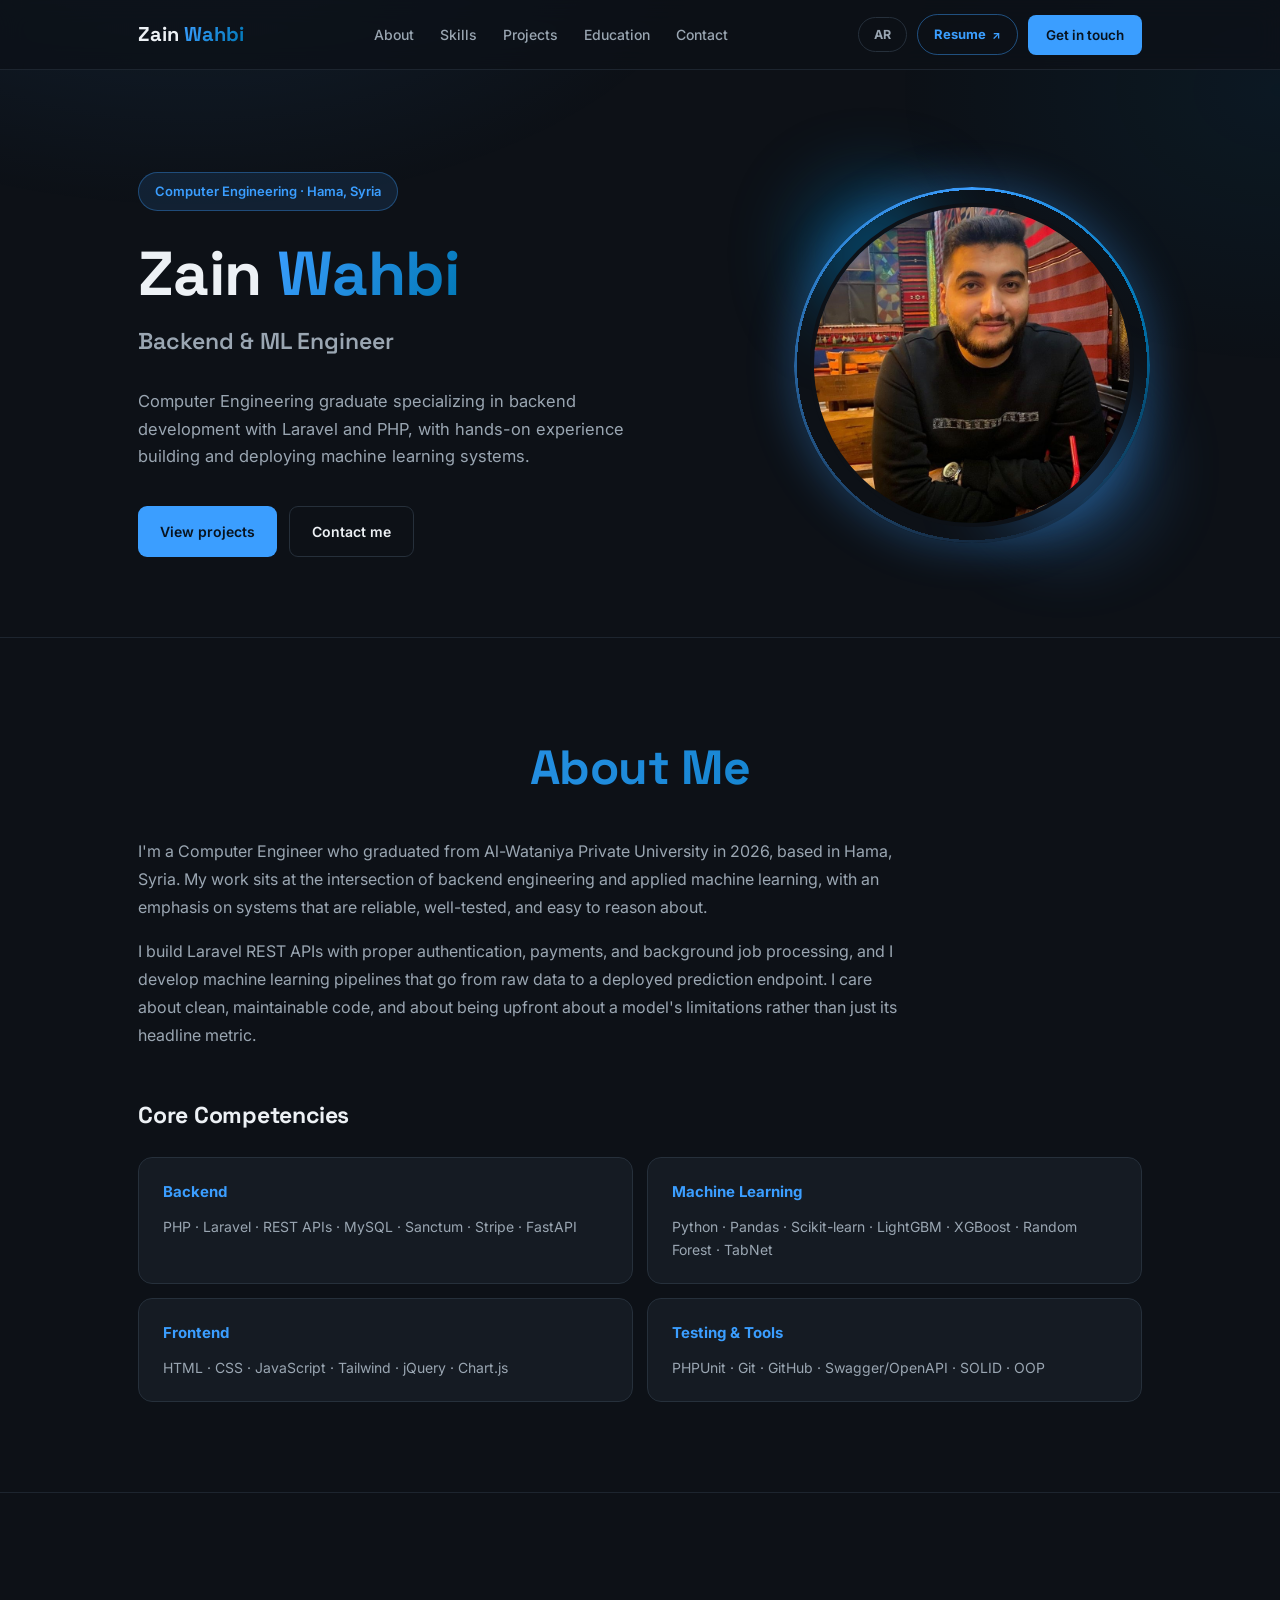
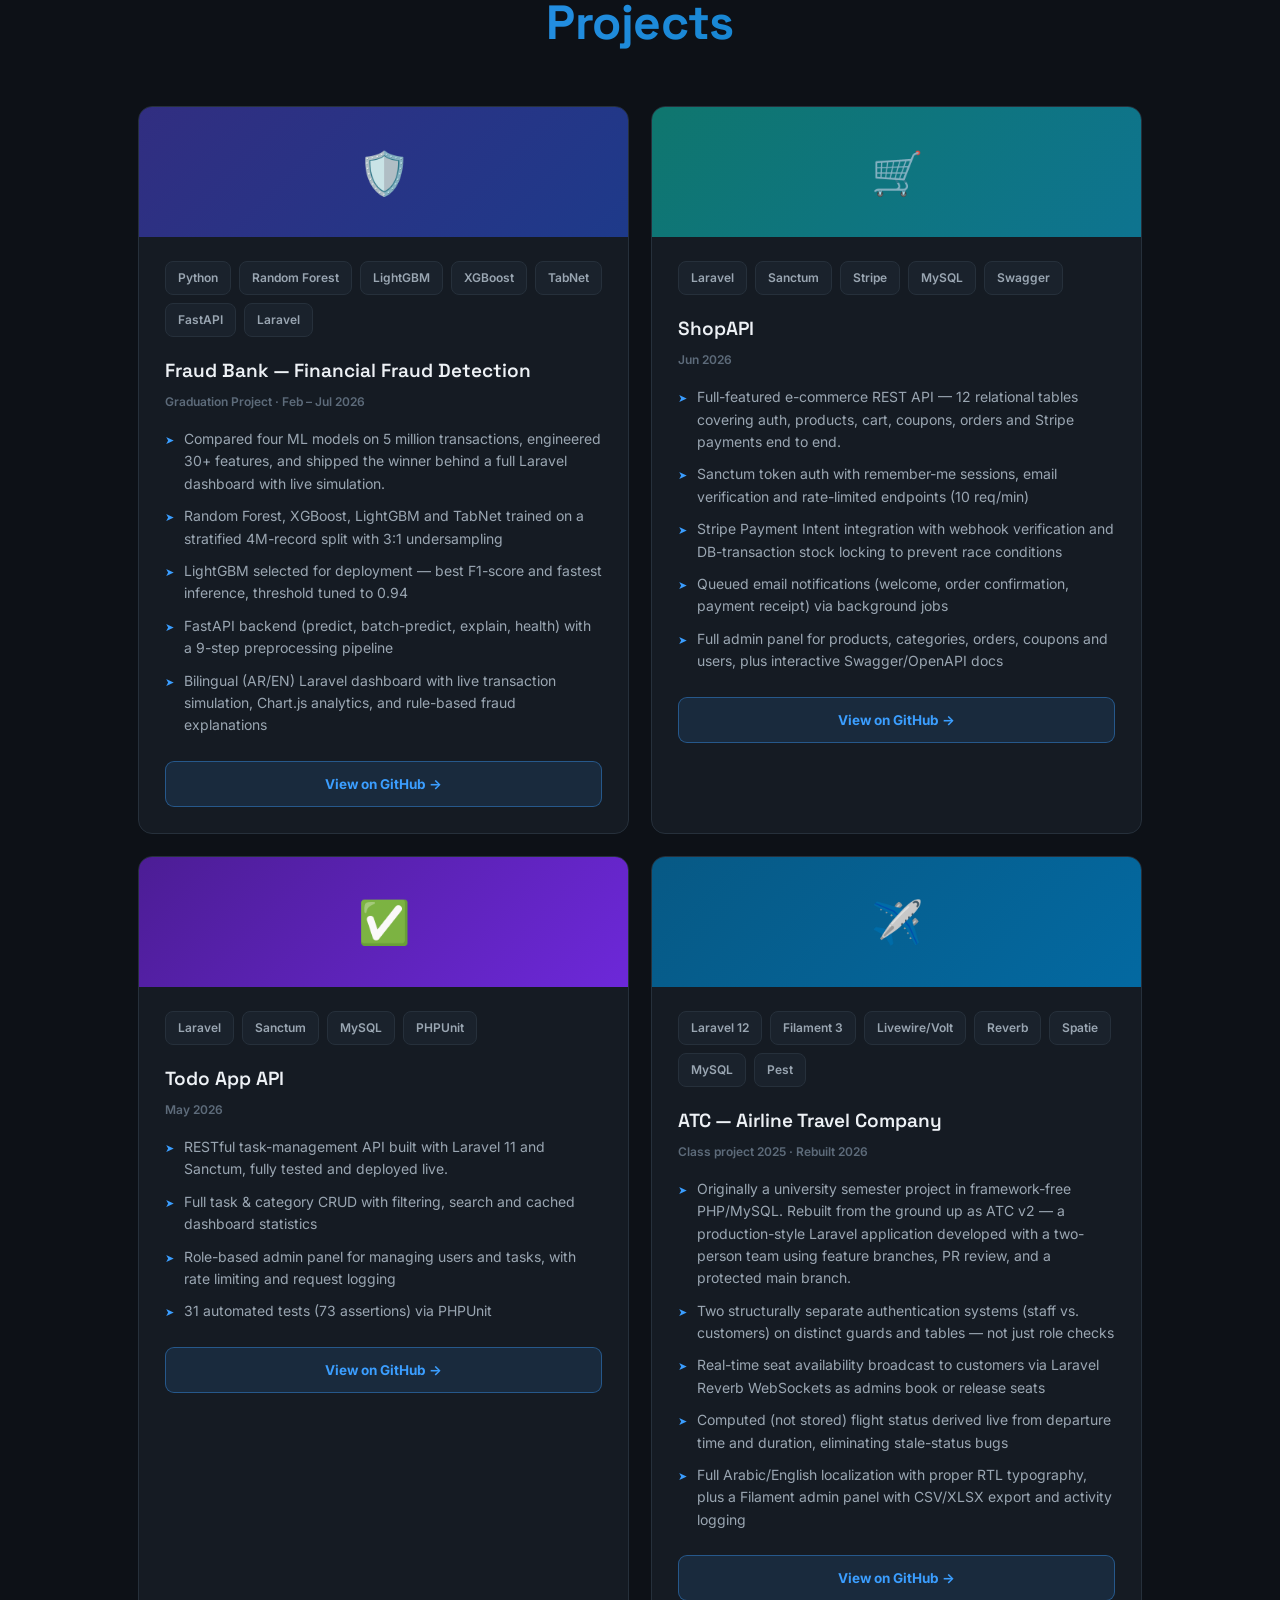
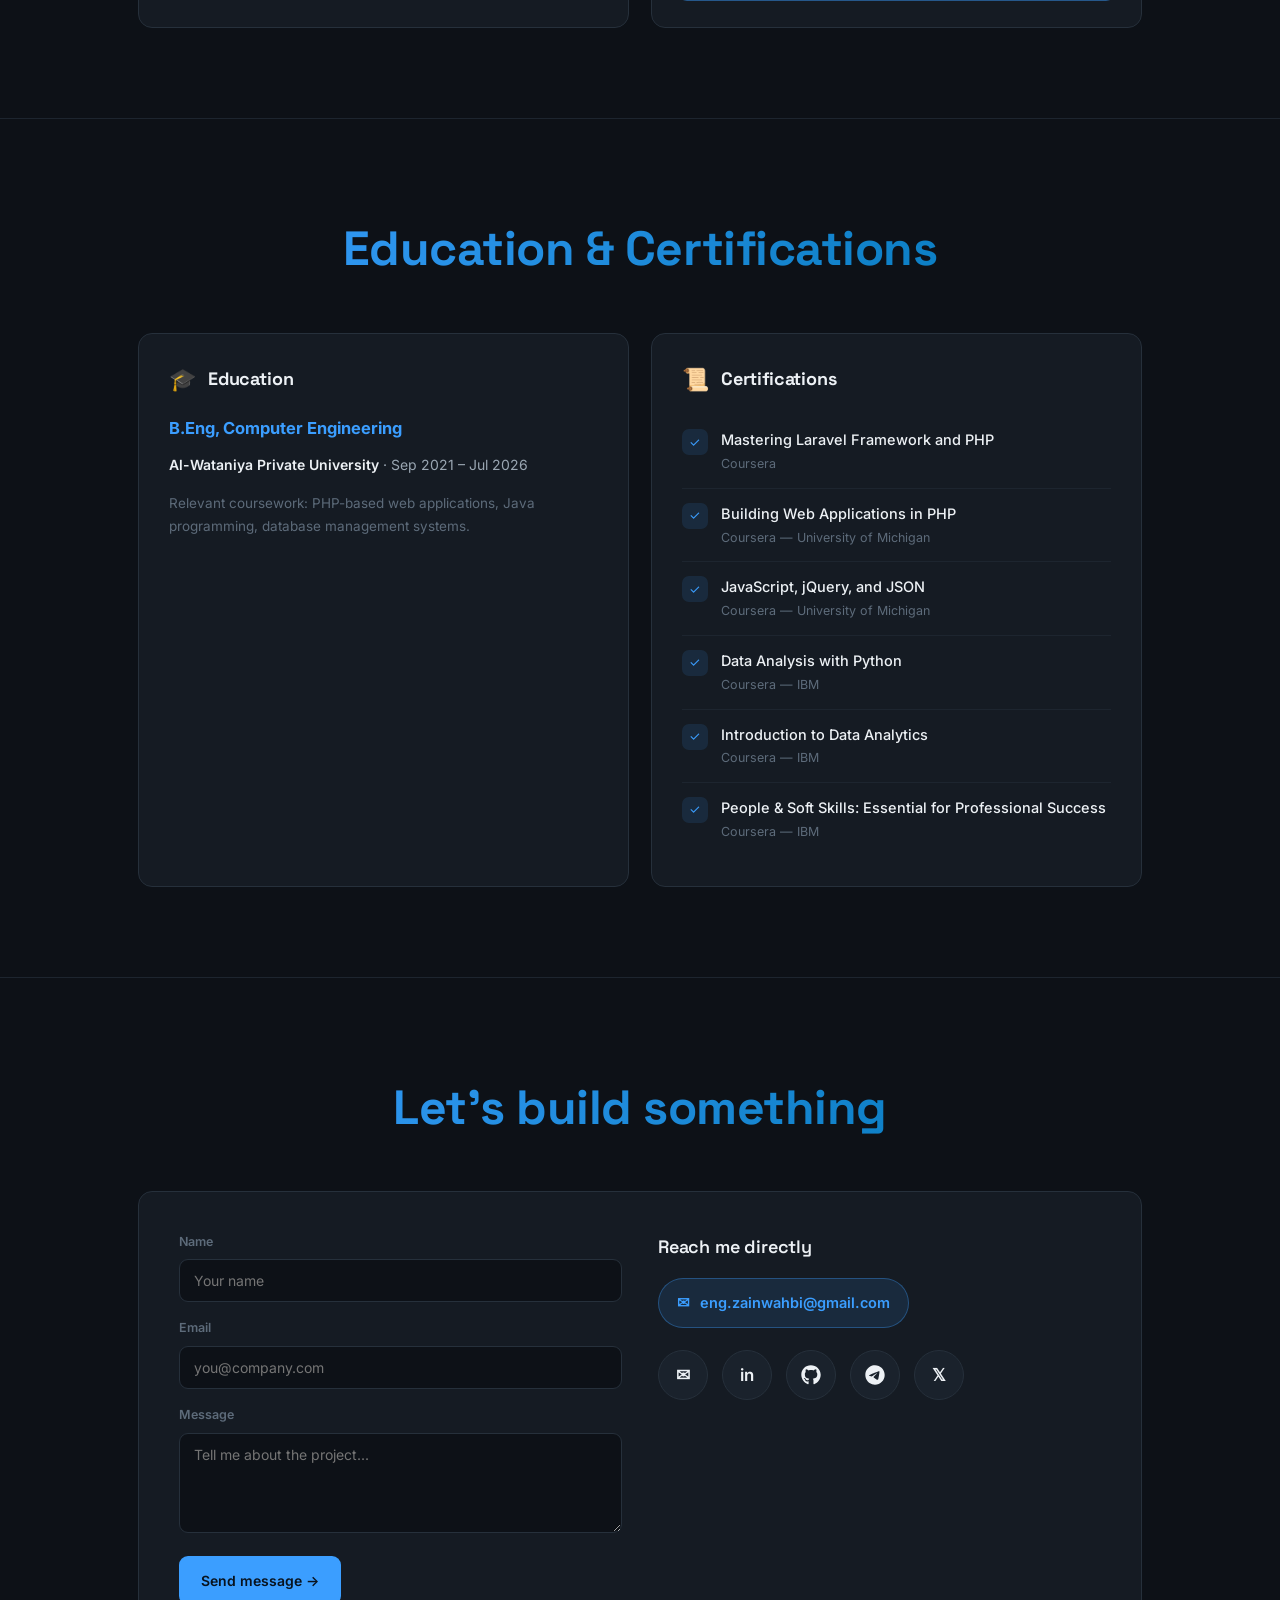
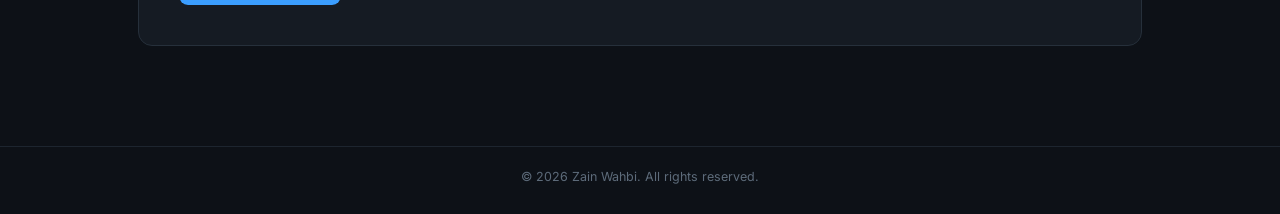
==== commit e4bb7619: "Update index.html" ====
--- a/index.html
+++ b/index.html
@@ -67,7 +67,7 @@
         <div class="avatar-wrap">
           <div class="avatar-ring">
             <div class="avatar" id="avatarBox">
-              <img id="avatarImg" src="assets/photo_2026-06-03_11-59-59.jpg" alt="Portrait of Zain Wahbi" onerror="this.style.display='none'" onload="document.getElementById('avatarInitials').style.display='none'; this.style.display='block';">
+              <img id="avatarImg" src="assets/photo_2026-06-03_11-59-59.jpg" alt="Zain Wahbi" onerror="this.style.display='none'" onload="document.getElementById('avatarInitials').style.display='none'; this.style.display='block';">
               <span id="avatarInitials">ZW</span>
             </div>
           </div>
@@ -95,15 +95,7 @@
         </div>
         <div class="comp-card">
           <h4 data-i18n="comp2_title">Machine Learning</h4>
-          <p data-i18n="comp2_desc">Python · Scikit-learn · LightGBM · XGBoost · Random Forest · TabNet</p>
-        </div>
-        <div class="comp-card">
-          <h4 data-i18n="comp5_title">Data Analysis</h4>
-          <p data-i18n="comp5_desc">Pandas · NumPy · Matplotlib · Jupyter · Excel</p>
-        </div>
-        <div class="comp-card">
-          <h4 data-i18n="comp6_title">Programming Languages</h4>
-          <p data-i18n="comp6_desc">PHP · Python · JavaScript · Java · C++ · R · SQL</p>
+          <p data-i18n="comp2_desc">Python · Pandas · Scikit-learn · LightGBM · XGBoost · Random Forest · TabNet</p>
         </div>
         <div class="comp-card">
           <h4 data-i18n="comp3_title">Frontend</h4>
@@ -111,7 +103,7 @@
         </div>
         <div class="comp-card">
           <h4 data-i18n="comp4_title">Testing & Tools</h4>
-          <p data-i18n="comp4_desc">PHPUnit · Pest · Git · GitHub · Swagger/OpenAPI · SOLID · OOP</p>
+          <p data-i18n="comp4_desc">PHPUnit · Git · GitHub · Swagger/OpenAPI · SOLID · OOP</p>
         </div>
       </div>
     </div>
@@ -124,8 +116,6 @@
     <div class="wrap">
       <h2 class="section-title-center" data-i18n="projects_title">Projects</h2>
       <div class="proj-grid">
-
-        <!-- 1. Fraud Bank -->
         <div class="proj-card">
           <div class="proj-banner" style="background:linear-gradient(135deg,#312E81,#1E3A8A);">🛡️</div>
           <div class="proj-body">
@@ -145,7 +135,43 @@
           </div>
         </div>
 
-        <!-- 2. ATC -->
+        <div class="proj-card">
+          <div class="proj-banner" style="background:linear-gradient(135deg,#0F766E,#0E7490);">🛒</div>
+          <div class="proj-body">
+            <div class="proj-tags">
+              <span class="proj-tag">Laravel</span><span class="proj-tag">Sanctum</span><span class="proj-tag">Stripe</span><span class="proj-tag">MySQL</span><span class="proj-tag">Swagger</span>
+            </div>
+            <div class="proj-title2">ShopAPI</div>
+            <div class="proj-date2" data-i18n="proj2_date">Jun 2026</div>
+            <ul class="proj-bullets">
+              <li data-i18n="proj2_desc">Full-featured e-commerce REST API — 12 relational tables covering auth, products, cart, coupons, orders and Stripe payments end to end.</li>
+              <li data-i18n="proj2_li1">Sanctum token auth with remember-me sessions, email verification and rate-limited endpoints (10 req/min)</li>
+              <li data-i18n="proj2_li2">Stripe Payment Intent integration with webhook verification and DB-transaction stock locking to prevent race conditions</li>
+              <li data-i18n="proj2_li3">Queued email notifications (welcome, order confirmation, payment receipt) via background jobs</li>
+              <li data-i18n="proj2_li4">Full admin panel for products, categories, orders, coupons and users, plus interactive Swagger/OpenAPI docs</li>
+            </ul>
+            <a class="proj-link" href="https://github.com/Zain-Wahbi/shop-api" target="_blank" rel="noopener"><span data-i18n="view_github">View on GitHub →</span></a>
+          </div>
+        </div>
+
+        <div class="proj-card">
+          <div class="proj-banner" style="background:linear-gradient(135deg,#4C1D95,#6D28D9);">✅</div>
+          <div class="proj-body">
+            <div class="proj-tags">
+              <span class="proj-tag">Laravel</span><span class="proj-tag">Sanctum</span><span class="proj-tag">MySQL</span><span class="proj-tag">PHPUnit</span>
+            </div>
+            <div class="proj-title2" data-i18n="proj3_title">Todo App API</div>
+            <div class="proj-date2" data-i18n="proj3_date">May 2026</div>
+            <ul class="proj-bullets">
+              <li data-i18n="proj3_desc">RESTful task-management API built with Laravel 11 and Sanctum, fully tested and deployed live.</li>
+              <li data-i18n="proj3_li1">Full task & category CRUD with filtering, search and cached dashboard statistics</li>
+              <li data-i18n="proj3_li2">Role-based admin panel for managing users and tasks, with rate limiting and request logging</li>
+              <li data-i18n="proj3_li3">31 automated tests (73 assertions) via PHPUnit</li>
+            </ul>
+            <a class="proj-link" href="https://github.com/Zain-Wahbi/todo-app-api" target="_blank" rel="noopener"><span data-i18n="view_github">View on GitHub →</span></a>
+          </div>
+        </div>
+
         <div class="proj-card">
           <div class="proj-banner" style="background:linear-gradient(135deg,#075985,#0369A1);">✈️</div>
           <div class="proj-body">
@@ -164,65 +190,6 @@
             <a class="proj-link" href="https://github.com/Zain-Wahbi/ATC-V2" target="_blank" rel="noopener"><span data-i18n="view_github">View on GitHub →</span></a>
           </div>
         </div>
-
-        <!-- 3. ShopAPI -->
-        <div class="proj-card">
-          <div class="proj-banner" style="background:linear-gradient(135deg,#0F766E,#0E7490);">🛒</div>
-          <div class="proj-body">
-            <div class="proj-tags">
-              <span class="proj-tag">Laravel</span><span class="proj-tag">Sanctum</span><span class="proj-tag">Stripe</span><span class="proj-tag">MySQL</span><span class="proj-tag">Swagger</span>
-            </div>
-            <div class="proj-title2">ShopAPI</div>
-            <div class="proj-date2" data-i18n="proj2_date">Jun 2026</div>
-            <ul class="proj-bullets">
-              <li data-i18n="proj2_desc">Full-featured e-commerce REST API — 12 relational tables covering auth, products, cart, coupons, orders and Stripe payments end to end.</li>
-              <li data-i18n="proj2_li1">Sanctum token auth with remember-me sessions, email verification and rate-limited endpoints (10 req/min)</li>
-              <li data-i18n="proj2_li2">Stripe Payment Intent integration with webhook verification and DB-transaction stock locking to prevent race conditions</li>
-              <li data-i18n="proj2_li3">Queued email notifications (welcome, order confirmation, payment receipt) via background jobs</li>
-              <li data-i18n="proj2_li4">Full admin panel for products, categories, orders, coupons and users, plus interactive Swagger/OpenAPI docs</li>
-            </ul>
-            <a class="proj-link" href="https://github.com/Zain-Wahbi/shop-api" target="_blank" rel="noopener"><span data-i18n="view_github">View on GitHub →</span></a>
-          </div>
-        </div>
-
-        <!-- 4. Todo App API -->
-        <div class="proj-card">
-          <div class="proj-banner" style="background:linear-gradient(135deg,#4C1D95,#6D28D9);">✅</div>
-          <div class="proj-body">
-            <div class="proj-tags">
-              <span class="proj-tag">Laravel</span><span class="proj-tag">Sanctum</span><span class="proj-tag">MySQL</span><span class="proj-tag">PHPUnit</span>
-            </div>
-            <div class="proj-title2" data-i18n="proj3_title">Todo App API</div>
-            <div class="proj-date2" data-i18n="proj3_date">May 2026</div>
-            <ul class="proj-bullets">
-              <li data-i18n="proj3_desc">RESTful task-management API built with Laravel 11 and Sanctum, fully tested.</li>
-              <li data-i18n="proj3_li1">Full task & category CRUD with filtering, search and cached dashboard statistics</li>
-              <li data-i18n="proj3_li2">Role-based admin panel for managing users and tasks, with rate limiting and request logging</li>
-              <li data-i18n="proj3_li3">31 automated tests (73 assertions) via PHPUnit</li>
-            </ul>
-            <a class="proj-link" href="https://github.com/Zain-Wahbi/todo-app-api" target="_blank" rel="noopener"><span data-i18n="view_github">View on GitHub →</span></a>
-          </div>
-        </div>
-
-        <!-- 5. Tech Salary Analysis -->
-        <div class="proj-card">
-          <div class="proj-banner" style="background:linear-gradient(135deg,#9A3412,#B45309);">📊</div>
-          <div class="proj-body">
-            <div class="proj-tags">
-              <span class="proj-tag">Python 3.13</span><span class="proj-tag">Pandas</span><span class="proj-tag">Scikit-learn</span><span class="proj-tag">Jupyter</span>
-            </div>
-            <div class="proj-title2" data-i18n="proj5_title">Tech Salary Analysis</div>
-            <div class="proj-date2" data-i18n="proj5_date">Sep – Oct 2026</div>
-            <ul class="proj-bullets">
-              <li data-i18n="proj5_desc">End-to-end data analysis project on the Stack Overflow Developer Survey 2025 — from raw survey data to a salary prediction model and a command-line tool.</li>
-              <li data-i18n="proj5_li1">Data cleaning and exploratory analysis documented across six Jupyter notebooks</li>
-              <li data-i18n="proj5_li2">Salary prediction model built with Scikit-learn</li>
-              <li data-i18n="proj5_li3">Packaged as a command-line predictor and released as v1.0.0</li>
-            </ul>
-            <a class="proj-link" href="https://github.com/Zain-Wahbi/tech-salary-analysis" target="_blank" rel="noopener"><span data-i18n="view_github">View on GitHub →</span></a>
-          </div>
-        </div>
-
       </div>
     </div>
   </section>
@@ -247,6 +214,7 @@
           <div class="cert-item"><span class="cert-icon">✓</span><div><div class="cert-name">JavaScript, jQuery, and JSON</div><div class="cert-org">Coursera — University of Michigan</div></div></div>
           <div class="cert-item"><span class="cert-icon">✓</span><div><div class="cert-name">Data Analysis with Python</div><div class="cert-org">Coursera — IBM</div></div></div>
           <div class="cert-item"><span class="cert-icon">✓</span><div><div class="cert-name">Introduction to Data Analytics</div><div class="cert-org">Coursera — IBM</div></div></div>
+          <div class="cert-item"><span class="cert-icon">✓</span><div><div class="cert-name">People &amp; Soft Skills: Essential for Professional Success</div><div class="cert-org">Coursera — IBM</div></div></div>
         </div>
       </div>
     </div>
@@ -259,15 +227,14 @@
     <div class="wrap">
       <h2 class="section-title-center" data-i18n="contact_title">Let's build something</h2>
       <div class="contact-card">
-        <form id="contactForm" onsubmit="return false;" novalidate>
+        <form id="contactForm" onsubmit="return false;">
           <div class="field">
             <label for="f-name" data-i18n="field_name">Name</label>
             <input id="f-name" type="text" data-i18n-ph="field_name_ph" placeholder="Your name" autocomplete="name">
           </div>
           <div class="field">
             <label for="f-email" data-i18n="field_email">Email</label>
-            <input id="f-email" type="email" placeholder="you@company.com" autocomplete="email" aria-describedby="emailErr">
-            <span class="field-error" id="emailErr" role="alert" hidden data-i18n="field_email_err">Please enter a valid email address.</span>
+            <input id="f-email" type="email" placeholder="you@company.com" autocomplete="email">
           </div>
           <div class="field">
             <label for="f-msg" data-i18n="field_msg">Message</label>
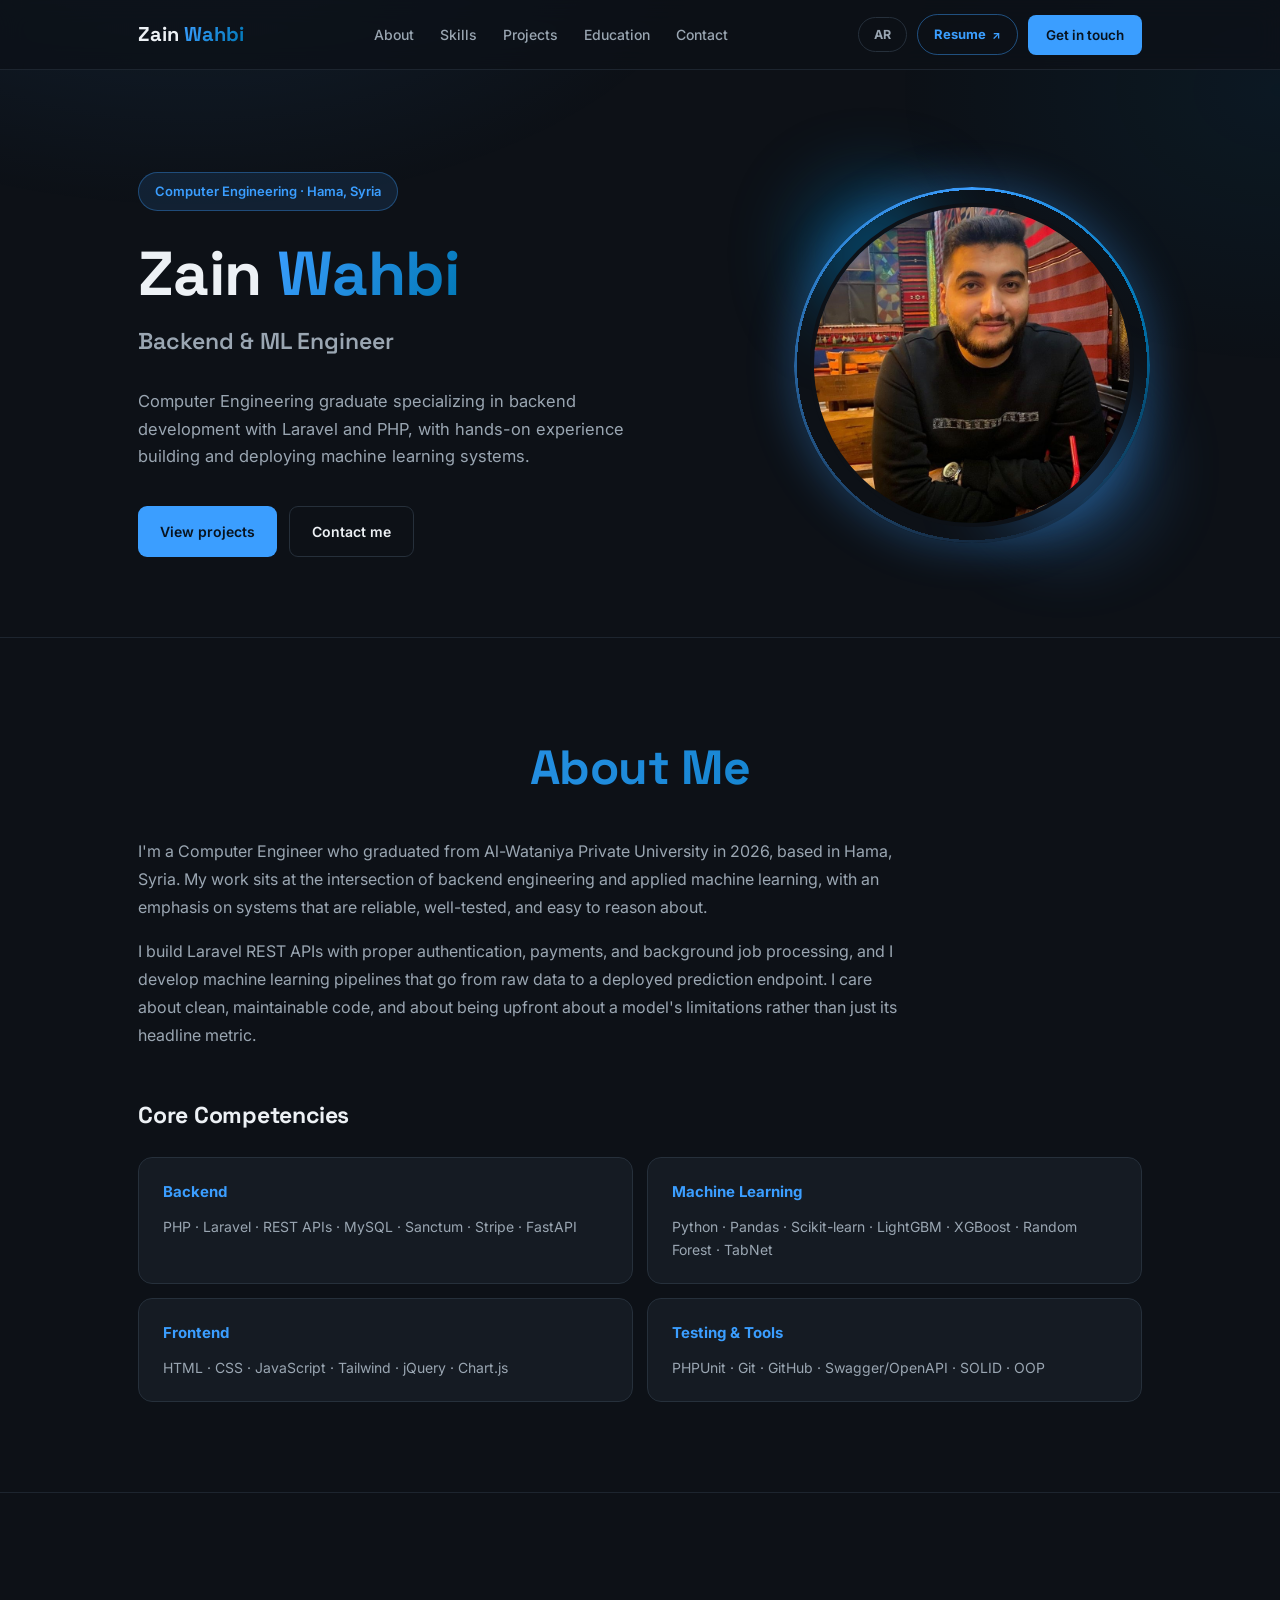
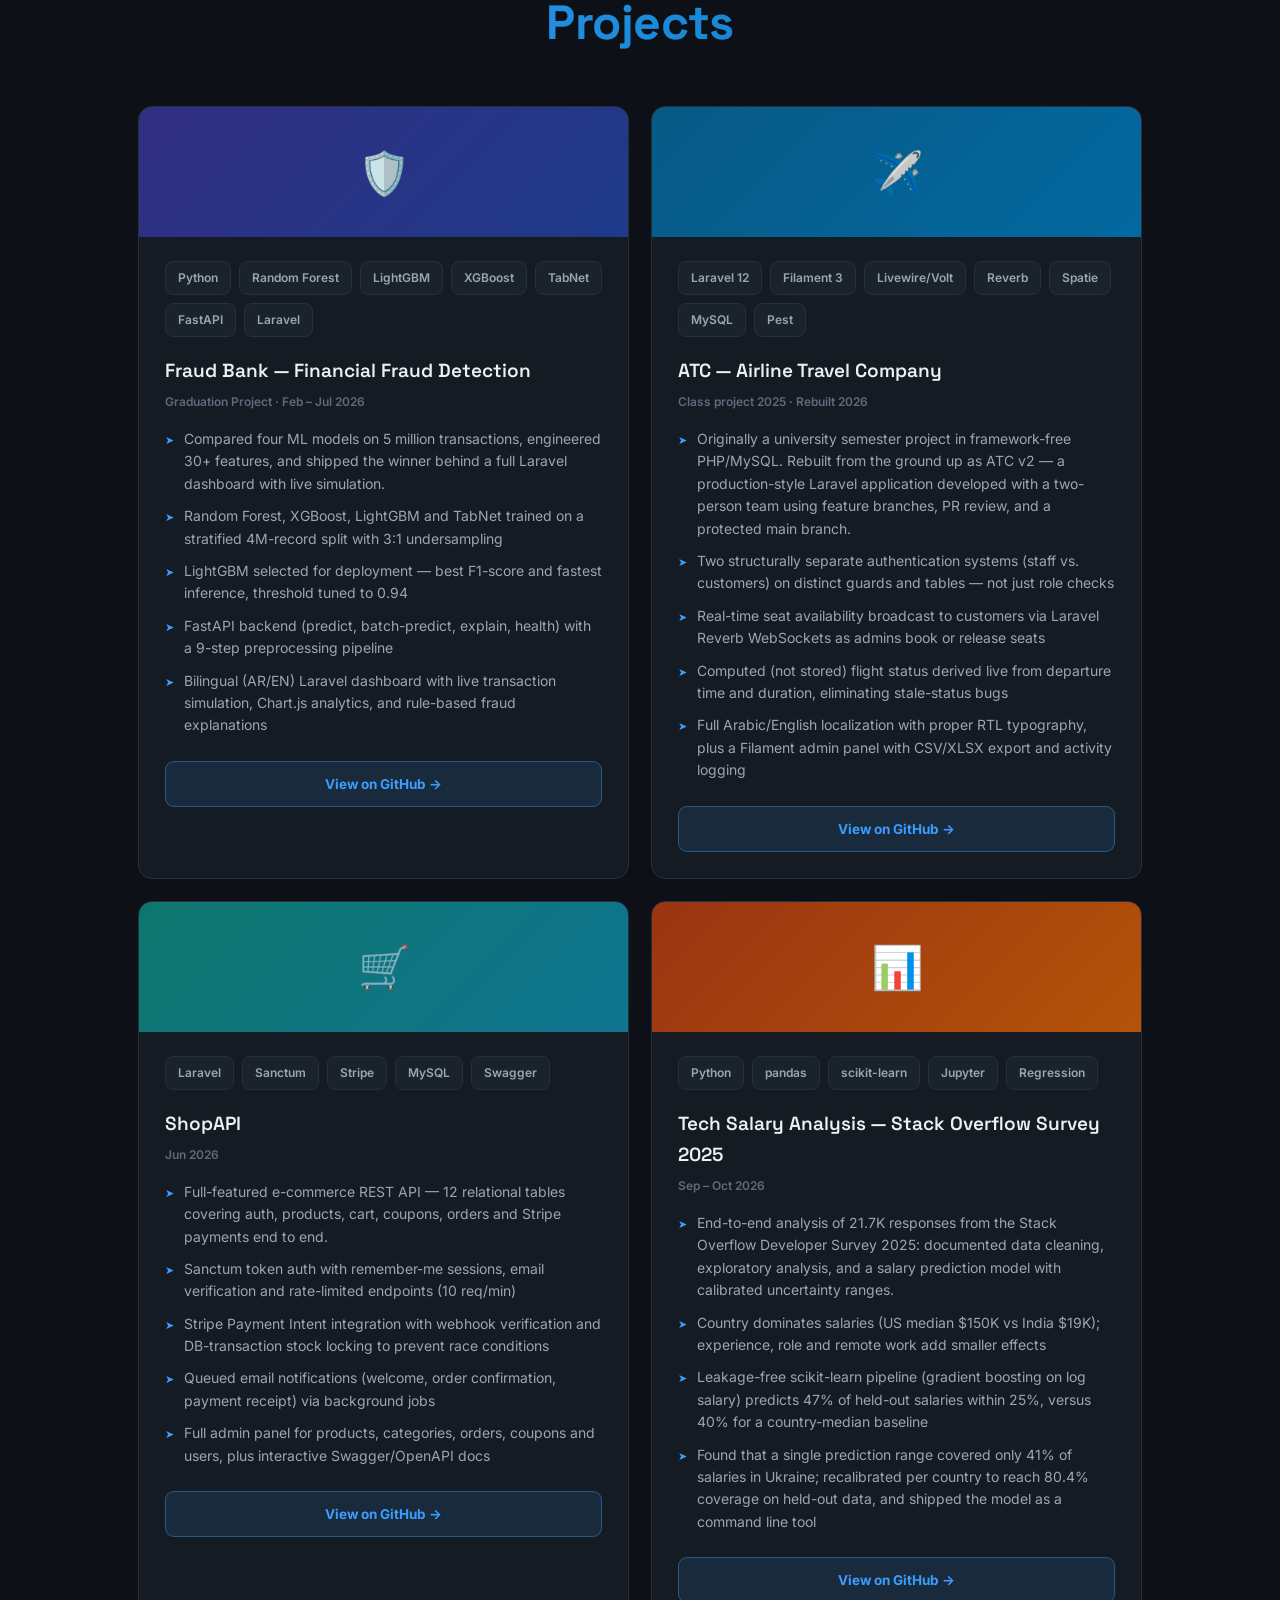
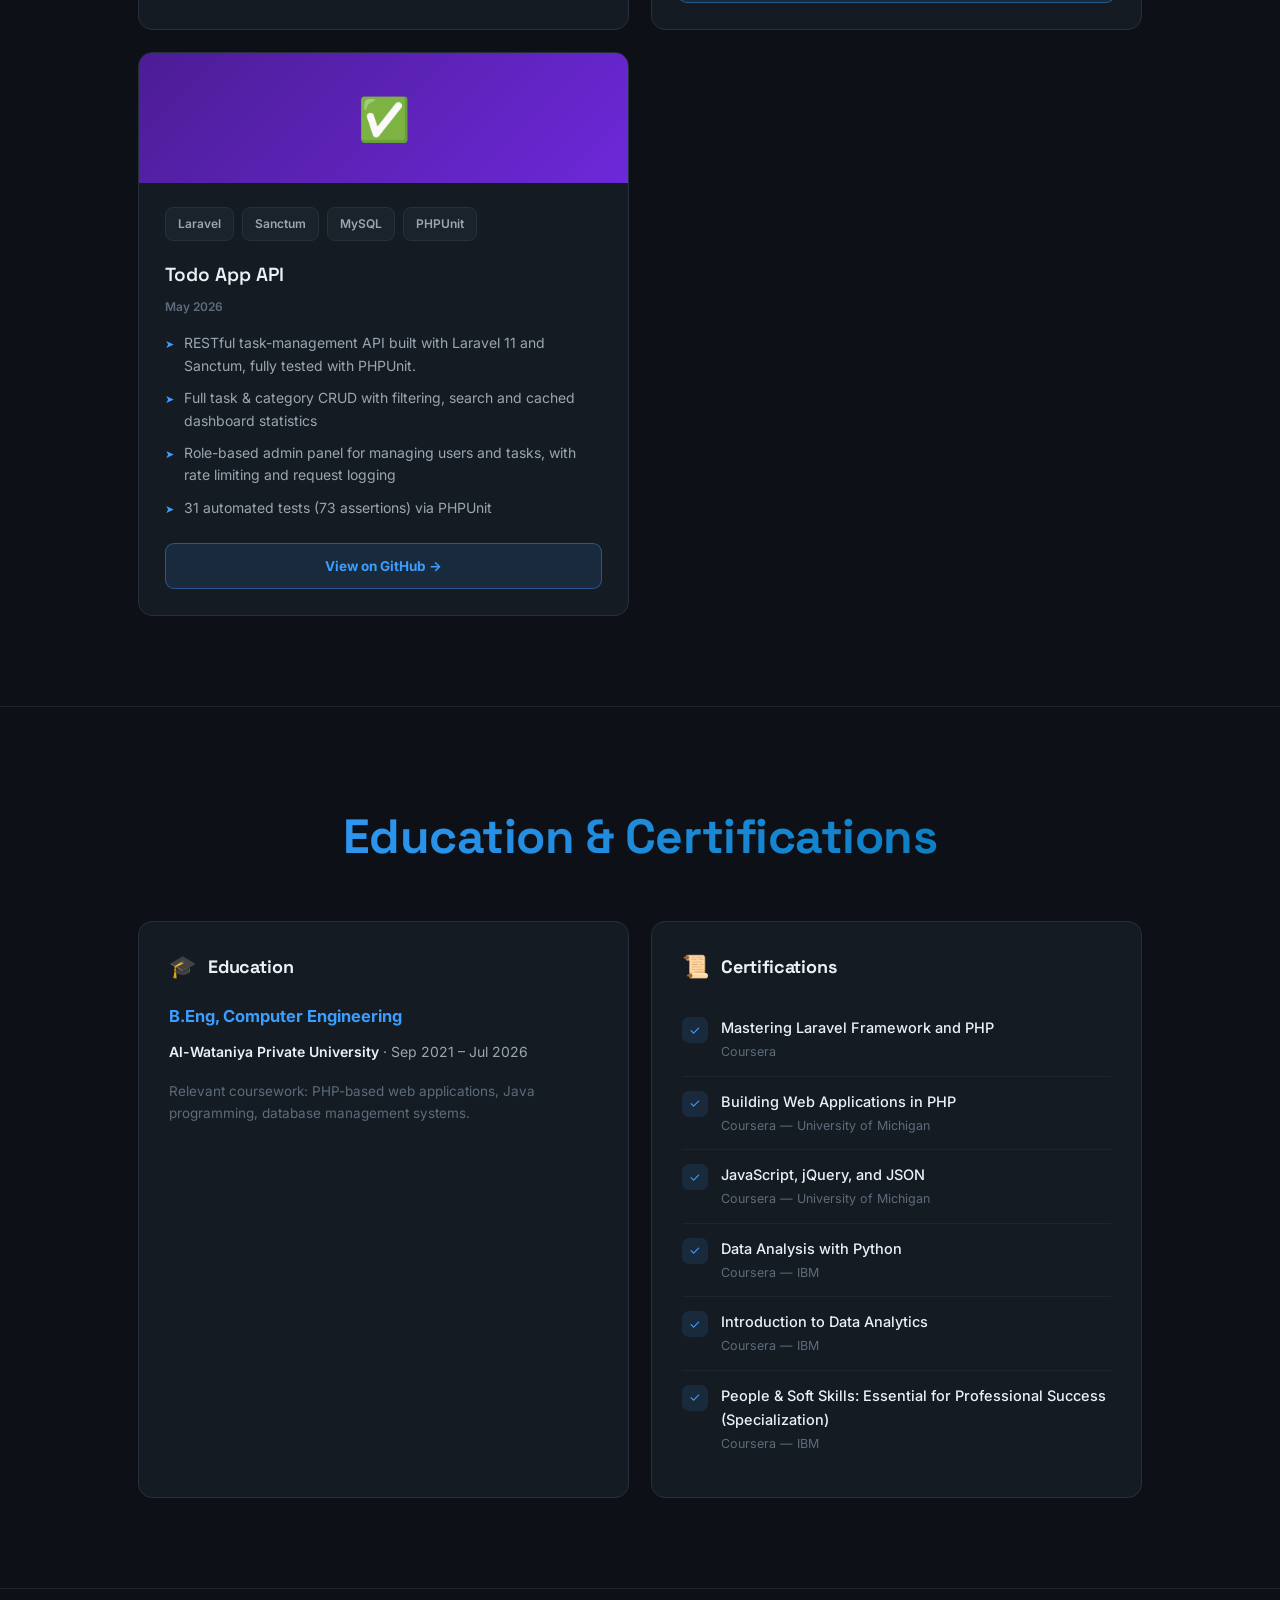
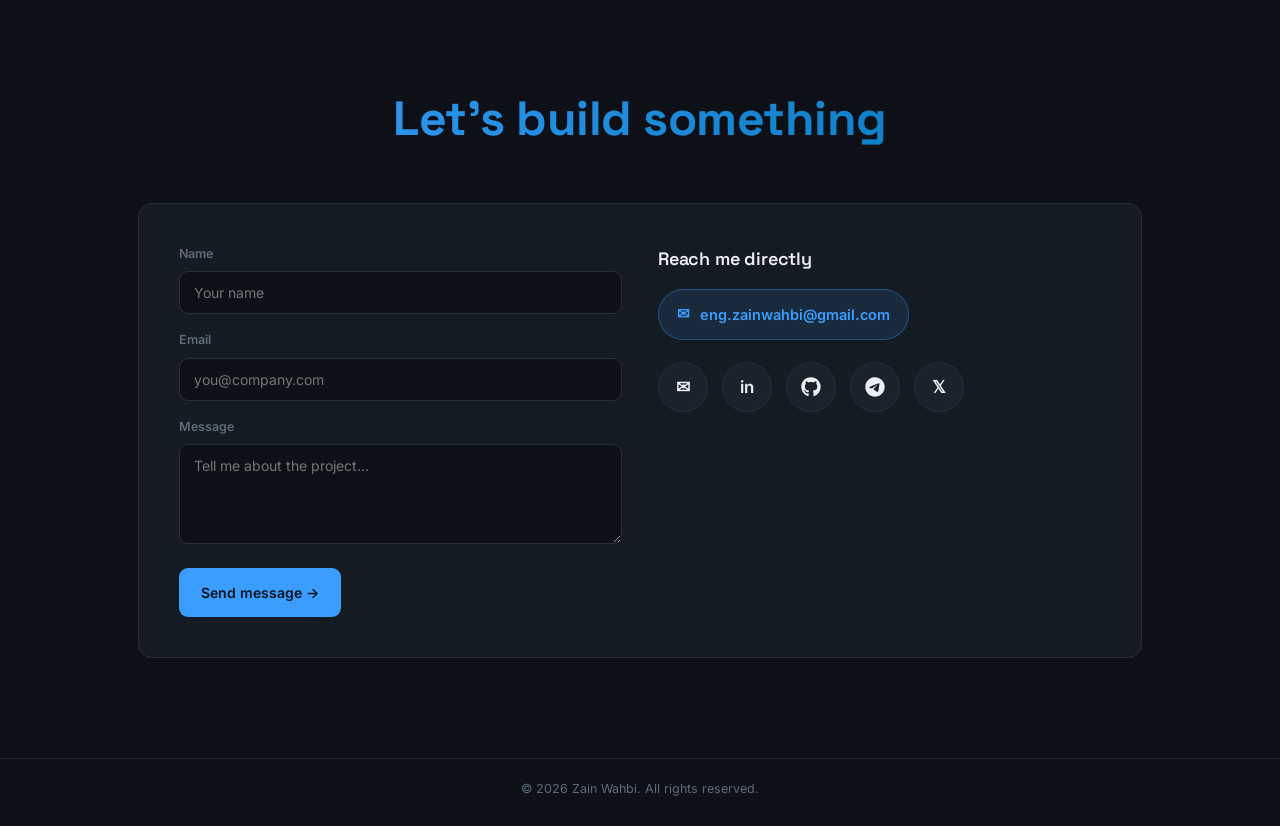
==== commit 848b6759: "Update index.html" ====
--- a/index.html
+++ b/index.html
@@ -42,7 +42,7 @@
       <a class="cv-btn" id="cvBtn" href="resume.html" target="_blank" rel="noopener">
         <span class="cv-label" data-i18n="nav_cv">Resume</span><span class="cv-label-mobile" aria-hidden="true">CV</span><span class="ext-ic">↗</span>
       </a>
-      <a class="nav-cta" href="https://mail.google.com/mail/?view=cm&fs=1&to=eng.zainwahbi@gmail.com" target="_blank" rel="noopener" data-i18n="nav_cta">Get in touch</a>
+      <a class="nav-cta" href="mailto:eng.zainwahbi@gmail.com" data-i18n="nav_cta">Get in touch</a>
     </div>
   </nav>
 </header>
@@ -116,6 +116,8 @@
     <div class="wrap">
       <h2 class="section-title-center" data-i18n="projects_title">Projects</h2>
       <div class="proj-grid">
+
+        <!-- 1. Fraud Bank -->
         <div class="proj-card">
           <div class="proj-banner" style="background:linear-gradient(135deg,#312E81,#1E3A8A);">🛡️</div>
           <div class="proj-body">
@@ -135,6 +137,27 @@
           </div>
         </div>
 
+        <!-- 2. ATC -->
+        <div class="proj-card">
+          <div class="proj-banner" style="background:linear-gradient(135deg,#075985,#0369A1);">✈️</div>
+          <div class="proj-body">
+            <div class="proj-tags">
+              <span class="proj-tag">Laravel 12</span><span class="proj-tag">Filament 3</span><span class="proj-tag">Livewire/Volt</span><span class="proj-tag">Reverb</span><span class="proj-tag">Spatie</span><span class="proj-tag">MySQL</span><span class="proj-tag">Pest</span>
+            </div>
+            <div class="proj-title2" data-i18n="proj4_title">ATC — Airline Travel Company</div>
+            <div class="proj-date2" data-i18n="proj4_date">Class project 2025 · Rebuilt 2026</div>
+            <ul class="proj-bullets">
+              <li data-i18n="proj4_desc">Originally a university semester project in framework-free PHP/MySQL. Rebuilt from the ground up as ATC v2 — a production-style Laravel application developed with a two-person team using feature branches, PR review, and a protected main branch.</li>
+              <li data-i18n="proj4_li1">Two structurally separate authentication systems (staff vs. customers) on distinct guards and tables — not just role checks</li>
+              <li data-i18n="proj4_li2">Real-time seat availability broadcast to customers via Laravel Reverb WebSockets as admins book or release seats</li>
+              <li data-i18n="proj4_li3">Computed (not stored) flight status derived live from departure time and duration, eliminating stale-status bugs</li>
+              <li data-i18n="proj4_li4">Full Arabic/English localization with proper RTL typography, plus a Filament admin panel with CSV/XLSX export and activity logging</li>
+            </ul>
+            <a class="proj-link" href="https://github.com/Zain-Wahbi/ATC-V2" target="_blank" rel="noopener"><span data-i18n="view_github">View on GitHub →</span></a>
+          </div>
+        </div>
+
+        <!-- 3. ShopAPI -->
         <div class="proj-card">
           <div class="proj-banner" style="background:linear-gradient(135deg,#0F766E,#0E7490);">🛒</div>
           <div class="proj-body">
@@ -154,6 +177,26 @@
           </div>
         </div>
 
+        <!-- 4. Tech Salary Analysis -->
+        <div class="proj-card">
+          <div class="proj-banner" style="background:linear-gradient(135deg,#9A3412,#B45309);">📊</div>
+          <div class="proj-body">
+            <div class="proj-tags">
+              <span class="proj-tag">Python</span><span class="proj-tag">pandas</span><span class="proj-tag">scikit-learn</span><span class="proj-tag">Jupyter</span><span class="proj-tag">Regression</span>
+            </div>
+            <div class="proj-title2" data-i18n="proj5_title">Tech Salary Analysis — Stack Overflow Survey 2025</div>
+            <div class="proj-date2" data-i18n="proj5_date">Sep – Oct 2026</div>
+            <ul class="proj-bullets">
+              <li data-i18n="proj5_desc">End-to-end analysis of 21.7K responses from the Stack Overflow Developer Survey 2025: documented data cleaning, exploratory analysis, and a salary prediction model with calibrated uncertainty ranges.</li>
+              <li data-i18n="proj5_li1">Country dominates salaries (US median $150K vs India $19K); experience, role and remote work add smaller effects</li>
+              <li data-i18n="proj5_li2">Leakage-free scikit-learn pipeline (gradient boosting on log salary) predicts 47% of held-out salaries within 25%, versus 40% for a country-median baseline</li>
+              <li data-i18n="proj5_li3">Found that a single prediction range covered only 41% of salaries in Ukraine; recalibrated per country to reach 80.4% coverage on held-out data, and shipped the model as a command line tool</li>
+            </ul>
+            <a class="proj-link" href="https://github.com/Zain-Wahbi/tech-salary-analysis" target="_blank" rel="noopener"><span data-i18n="view_github">View on GitHub →</span></a>
+          </div>
+        </div>
+
+        <!-- 5. Todo App API -->
         <div class="proj-card">
           <div class="proj-banner" style="background:linear-gradient(135deg,#4C1D95,#6D28D9);">✅</div>
           <div class="proj-body">
@@ -163,7 +206,7 @@
             <div class="proj-title2" data-i18n="proj3_title">Todo App API</div>
             <div class="proj-date2" data-i18n="proj3_date">May 2026</div>
             <ul class="proj-bullets">
-              <li data-i18n="proj3_desc">RESTful task-management API built with Laravel 11 and Sanctum, fully tested and deployed live.</li>
+              <li data-i18n="proj3_desc">RESTful task-management API built with Laravel 11 and Sanctum, fully tested with PHPUnit.</li>
               <li data-i18n="proj3_li1">Full task & category CRUD with filtering, search and cached dashboard statistics</li>
               <li data-i18n="proj3_li2">Role-based admin panel for managing users and tasks, with rate limiting and request logging</li>
               <li data-i18n="proj3_li3">31 automated tests (73 assertions) via PHPUnit</li>
@@ -172,24 +215,6 @@
           </div>
         </div>
 
-        <div class="proj-card">
-          <div class="proj-banner" style="background:linear-gradient(135deg,#075985,#0369A1);">✈️</div>
-          <div class="proj-body">
-            <div class="proj-tags">
-              <span class="proj-tag">Laravel 12</span><span class="proj-tag">Filament 3</span><span class="proj-tag">Livewire/Volt</span><span class="proj-tag">Reverb</span><span class="proj-tag">Spatie</span><span class="proj-tag">MySQL</span><span class="proj-tag">Pest</span>
-            </div>
-            <div class="proj-title2" data-i18n="proj4_title">ATC — Airline Travel Company</div>
-            <div class="proj-date2" data-i18n="proj4_date">Class project 2025 · Rebuilt 2026</div>
-            <ul class="proj-bullets">
-              <li data-i18n="proj4_desc">Originally a university semester project in framework-free PHP/MySQL. Rebuilt from the ground up as ATC v2 — a production-style Laravel application developed with a two-person team using feature branches, PR review, and a protected main branch.</li>
-              <li data-i18n="proj4_li1">Two structurally separate authentication systems (staff vs. customers) on distinct guards and tables — not just role checks</li>
-              <li data-i18n="proj4_li2">Real-time seat availability broadcast to customers via Laravel Reverb WebSockets as admins book or release seats</li>
-              <li data-i18n="proj4_li3">Computed (not stored) flight status derived live from departure time and duration, eliminating stale-status bugs</li>
-              <li data-i18n="proj4_li4">Full Arabic/English localization with proper RTL typography, plus a Filament admin panel with CSV/XLSX export and activity logging</li>
-            </ul>
-            <a class="proj-link" href="https://github.com/Zain-Wahbi/ATC-V2" target="_blank" rel="noopener"><span data-i18n="view_github">View on GitHub →</span></a>
-          </div>
-        </div>
       </div>
     </div>
   </section>
@@ -214,7 +239,7 @@
           <div class="cert-item"><span class="cert-icon">✓</span><div><div class="cert-name">JavaScript, jQuery, and JSON</div><div class="cert-org">Coursera — University of Michigan</div></div></div>
           <div class="cert-item"><span class="cert-icon">✓</span><div><div class="cert-name">Data Analysis with Python</div><div class="cert-org">Coursera — IBM</div></div></div>
           <div class="cert-item"><span class="cert-icon">✓</span><div><div class="cert-name">Introduction to Data Analytics</div><div class="cert-org">Coursera — IBM</div></div></div>
-          <div class="cert-item"><span class="cert-icon">✓</span><div><div class="cert-name">People &amp; Soft Skills: Essential for Professional Success</div><div class="cert-org">Coursera — IBM</div></div></div>
+          <div class="cert-item"><span class="cert-icon">✓</span><div><div class="cert-name">People &amp; Soft Skills: Essential for Professional Success (Specialization)</div><div class="cert-org">Coursera — IBM</div></div></div>
         </div>
       </div>
     </div>
@@ -244,9 +269,9 @@
         </form>
         <div class="contact-side">
           <h3 data-i18n="contact_side_title">Reach me directly</h3>
-          <a class="contact-email-pill" href="https://mail.google.com/mail/?view=cm&fs=1&to=eng.zainwahbi@gmail.com" target="_blank" rel="noopener"><span class="email-ic">✉</span> eng.zainwahbi@gmail.com</a>
+          <a class="contact-email-pill" href="mailto:eng.zainwahbi@gmail.com"><span class="email-ic">✉</span> eng.zainwahbi@gmail.com</a>
           <div class="social-circle-row">
-            <a class="social-circle" href="https://mail.google.com/mail/?view=cm&fs=1&to=eng.zainwahbi@gmail.com" target="_blank" rel="noopener" aria-label="Email" title="Email">✉</a>
+            <a class="social-circle" href="mailto:eng.zainwahbi@gmail.com" aria-label="Email" title="Email">✉</a>
             <a class="social-circle" href="https://www.linkedin.com/in/zain-wahbi" target="_blank" rel="noopener" aria-label="LinkedIn" title="LinkedIn">in</a>
             <a class="social-circle" href="https://github.com/Zain-Wahbi" target="_blank" rel="noopener" aria-label="GitHub" title="GitHub"><svg viewBox="0 0 496 512" width="20" height="20" fill="currentColor"><path d="M244.8 8C106.1 8 0 113.3 0 252c0 110.9 69.8 205.8 169.5 239.2 12.8 2.3 17.3-5.6 17.3-12.1 0-6.2-.3-40.4-.3-61.4 0 0-70 15-84.7-29.8 0 0-11.4-29.1-27.8-36.6 0 0-22.9-15.7 1.6-15.4 0 0 24.9 2 38.6 25.8 21.9 38.6 58.6 27.5 72.9 20.9 2.3-16 8.8-27.1 16-33.7-55.9-6.2-112.3-14.3-112.3-110.5 0-27.5 7.6-41.3 23.6-58.9-2.6-6.5-11.1-33.3 2.6-67.9 20.9-6.5 69 27 69 27 20-5.6 41.5-8.5 62.8-8.5s42.8 2.9 62.8 8.5c0 0 48.1-33.6 69-27 13.7 34.7 5.2 61.4 2.6 67.9 16 17.7 25.8 31.5 25.8 58.9 0 96.5-58.9 104.2-114.8 110.5 9.2 7.9 17 22.9 17 46.4 0 33.7-.3 75.4-.3 83.6 0 6.5 4.6 14.4 17.3 12.1C428.2 457.8 496 362.9 496 252 496 113.3 383.5 8 244.8 8z"/></svg></a>
             <a class="social-circle" href="https://t.me/ZainW72" target="_blank" rel="noopener" aria-label="Telegram" title="Telegram"><svg viewBox="0 0 496 512" width="20" height="20" fill="currentColor"><path d="M248 8C111 8 0 119 0 256s111 248 248 248 248-111 248-248S385 8 248 8zM362 176.7c-3.7 39.2-19.9 134.4-28.1 178.3-3.5 18.6-10.3 24.8-16.9 25.4-14.4 1.3-25.3-9.5-39.3-18.7-21.8-14.3-34.2-23.2-55.3-37.2-24.5-16.1-8.6-25 5.3-39.5 3.7-3.8 67.1-61.5 68.3-66.7.2-.7.3-3.1-1.2-4.4s-3.6-.8-5.1-.5q-3.3.7-104.6 69.1-14.8 10.2-26.9 9.9c-8.9-.2-25.9-5-38.6-9.1-15.5-5-27.9-7.7-26.8-16.3q.8-6.7 18.5-13.7 108.4-47.2 144.6-62.3c68.9-28.6 83.2-33.6 92.5-33.8 2.1 0 6.6.5 9.6 2.9a10.5 10.5 0 0 1 3.5 6.7A43.8 43.8 0 0 1 362 176.7z"/></svg></a>
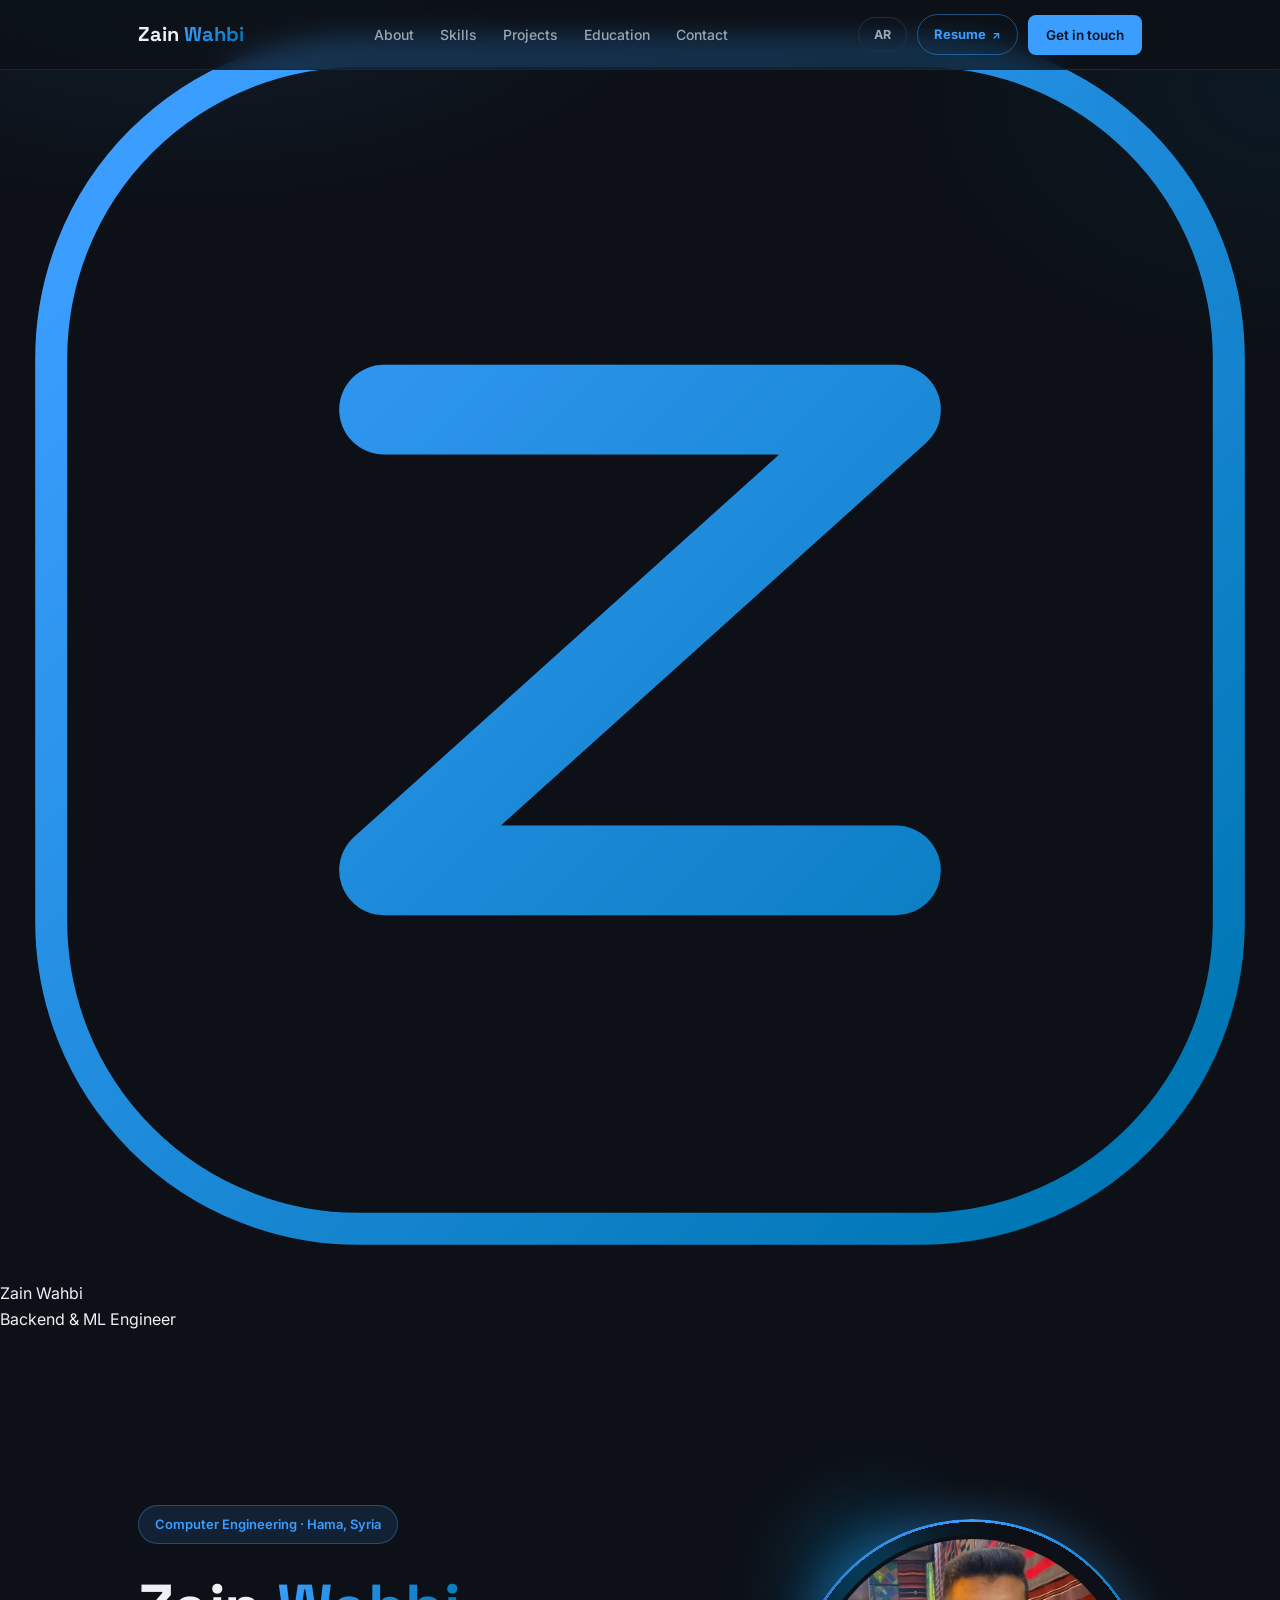
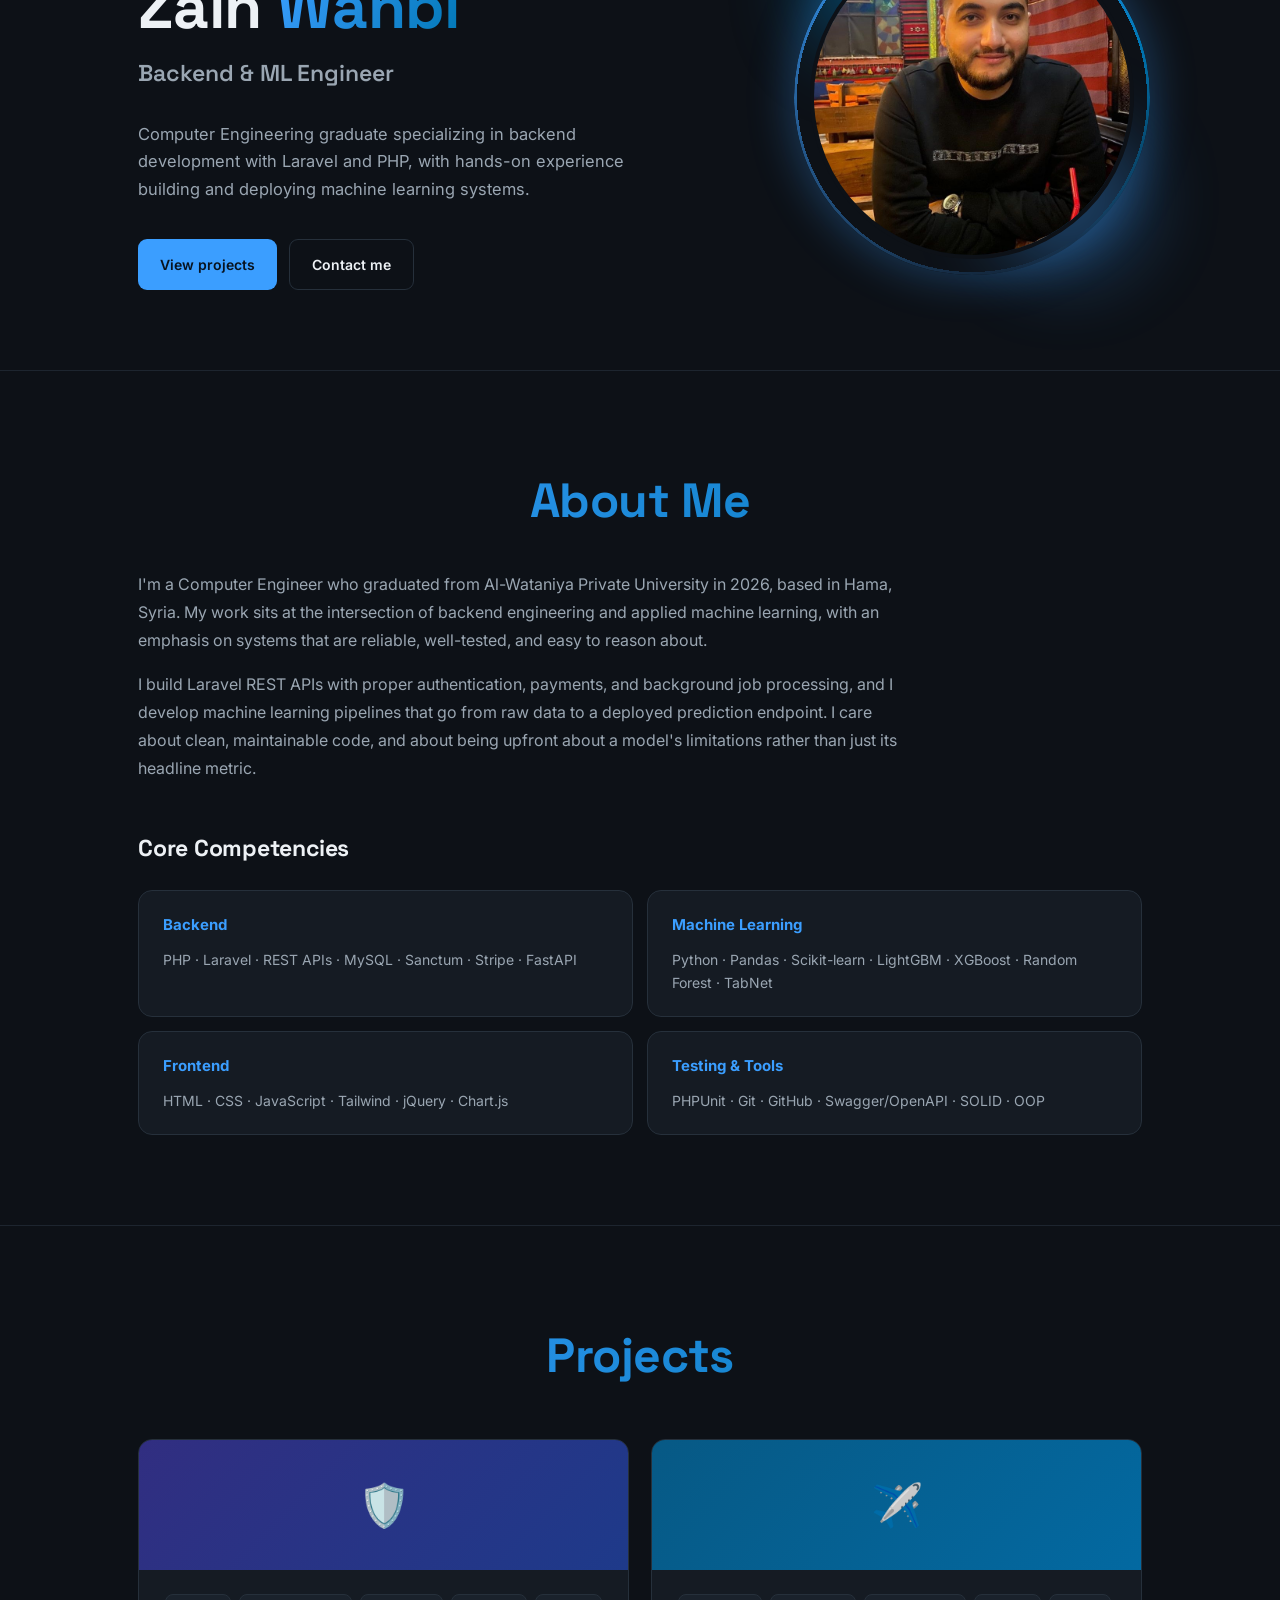
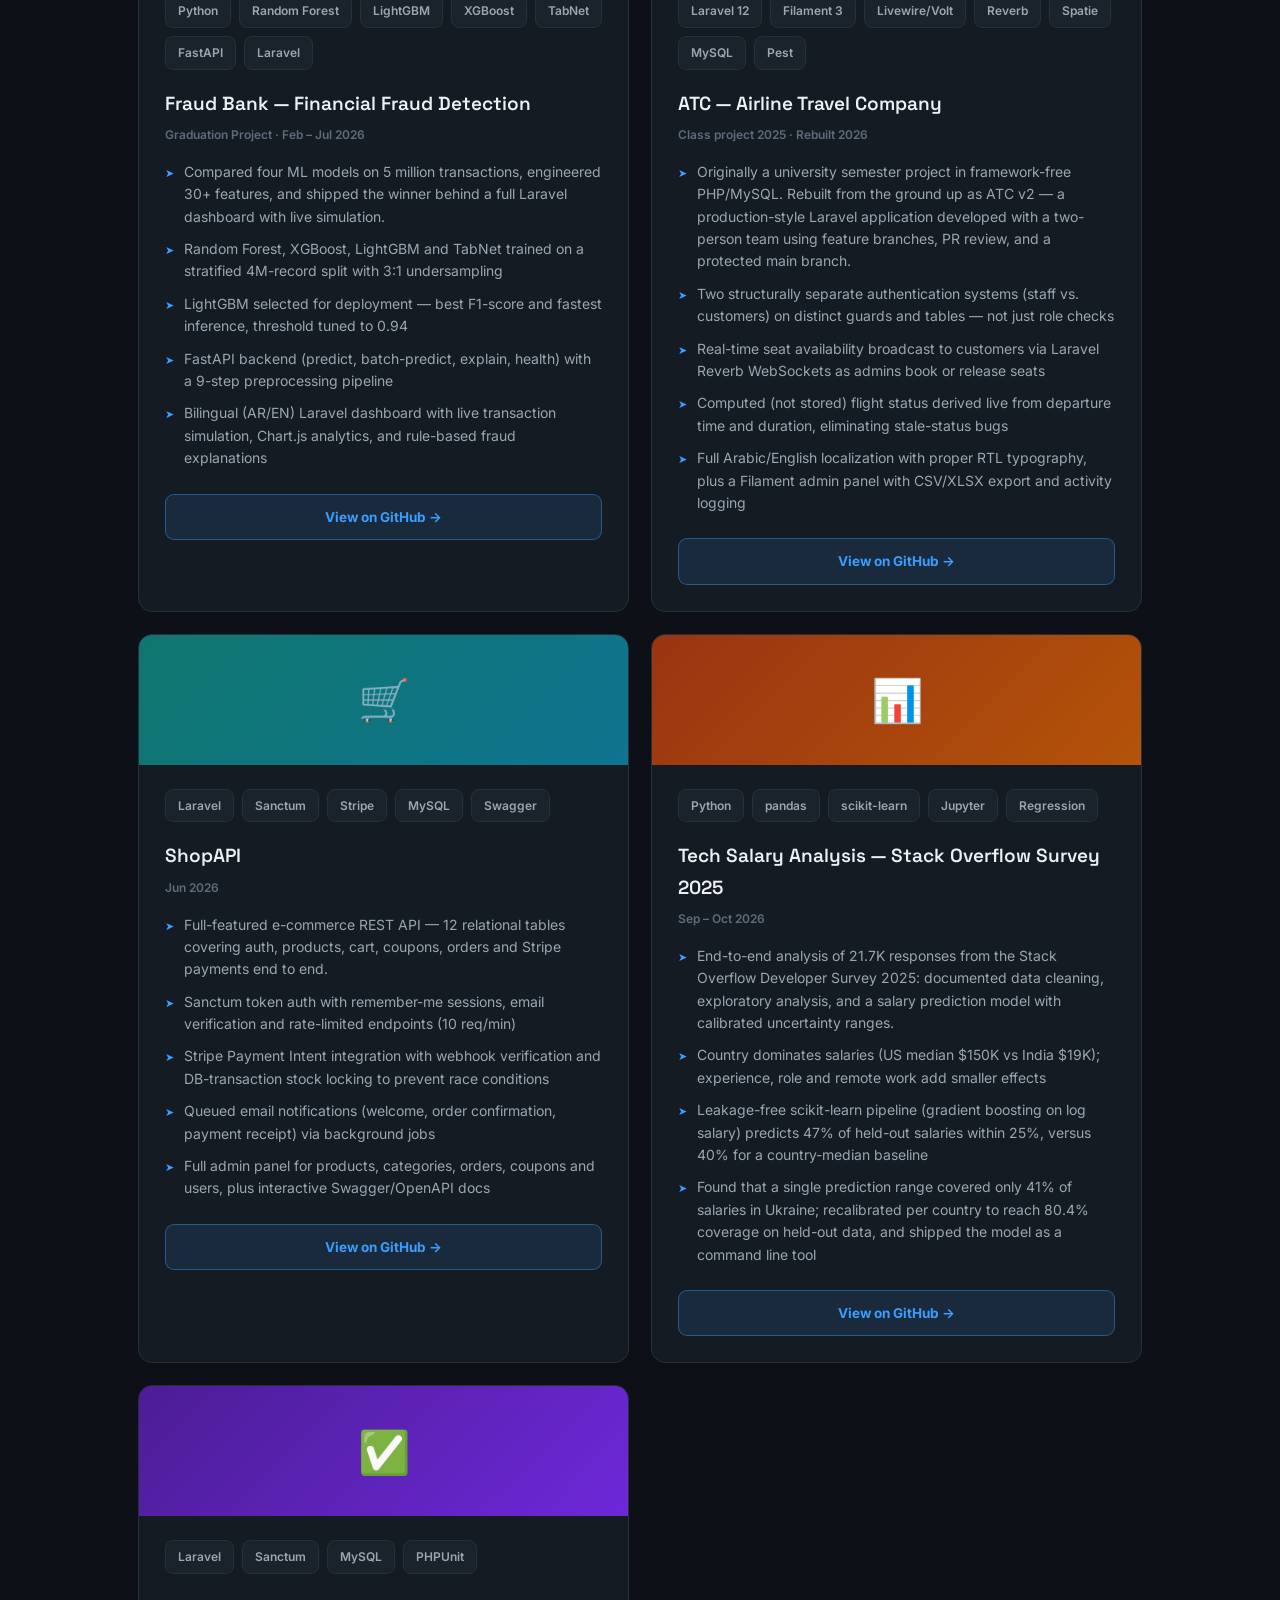
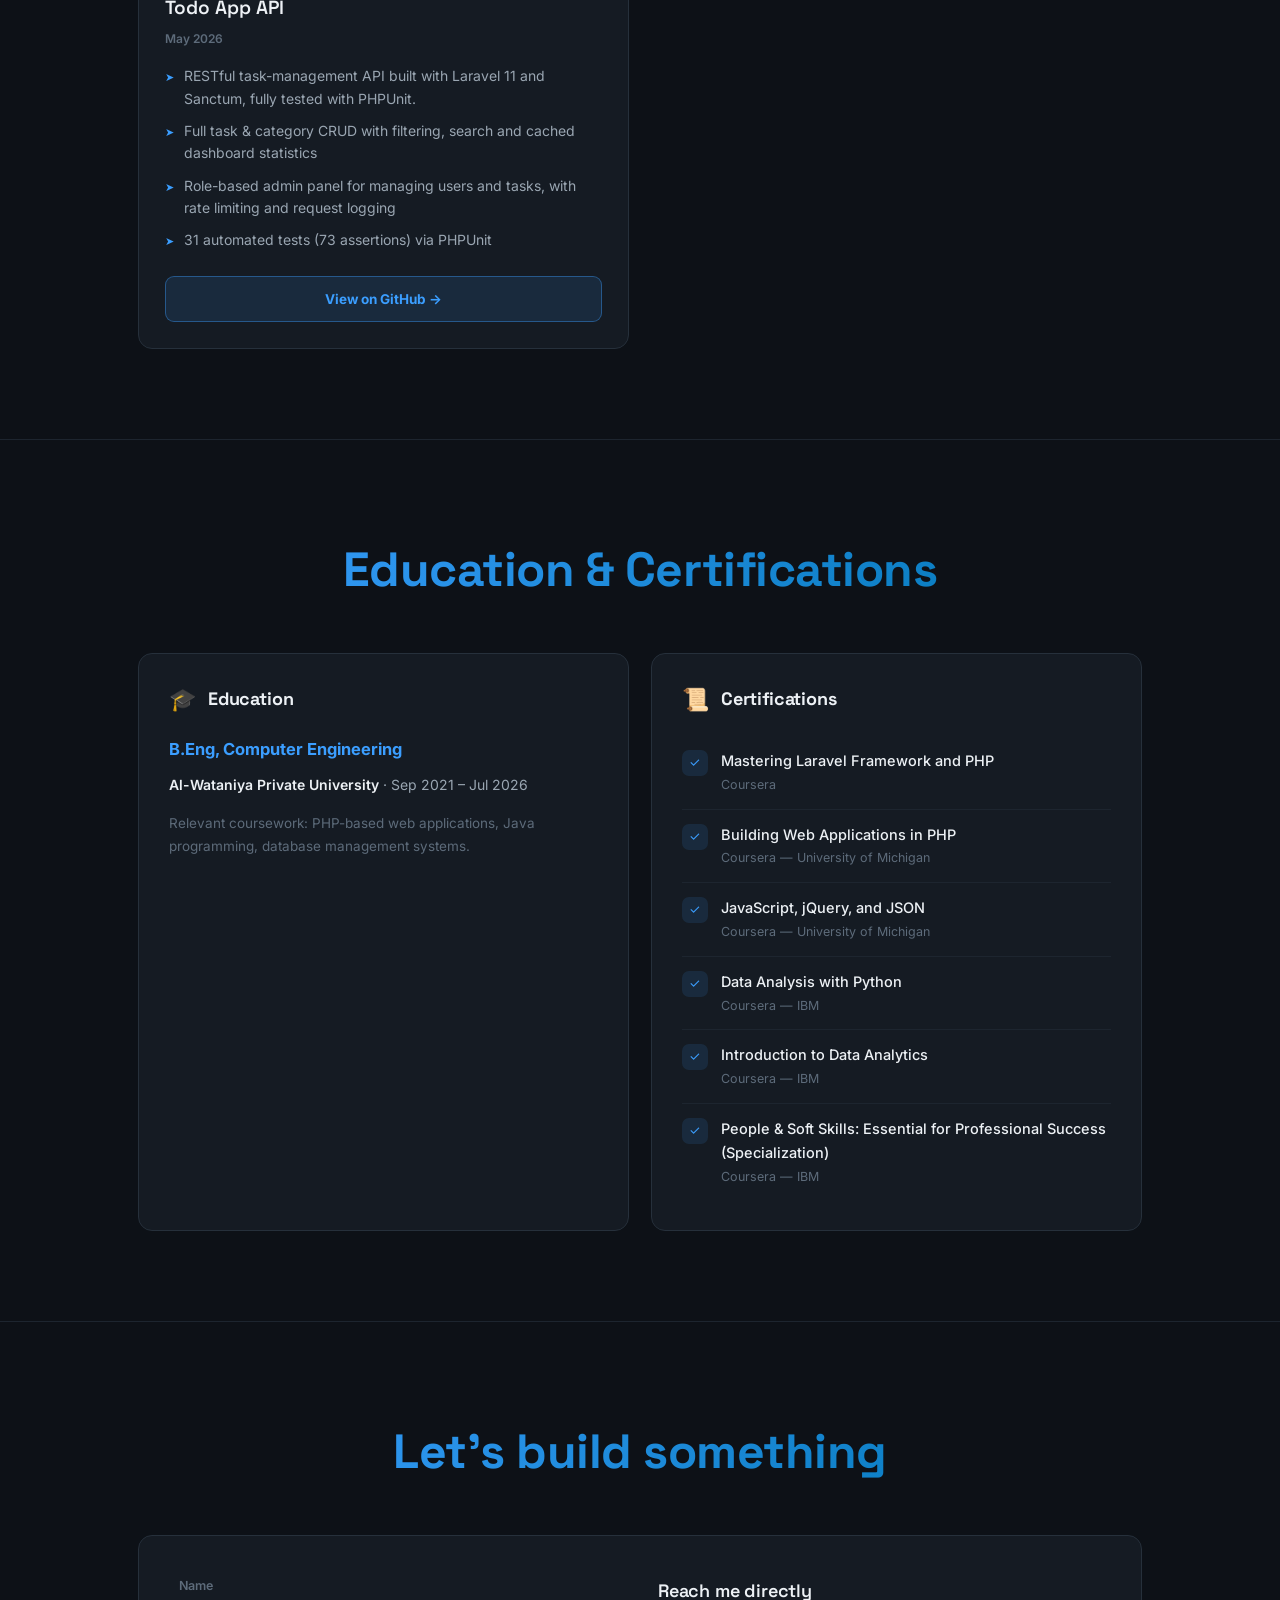
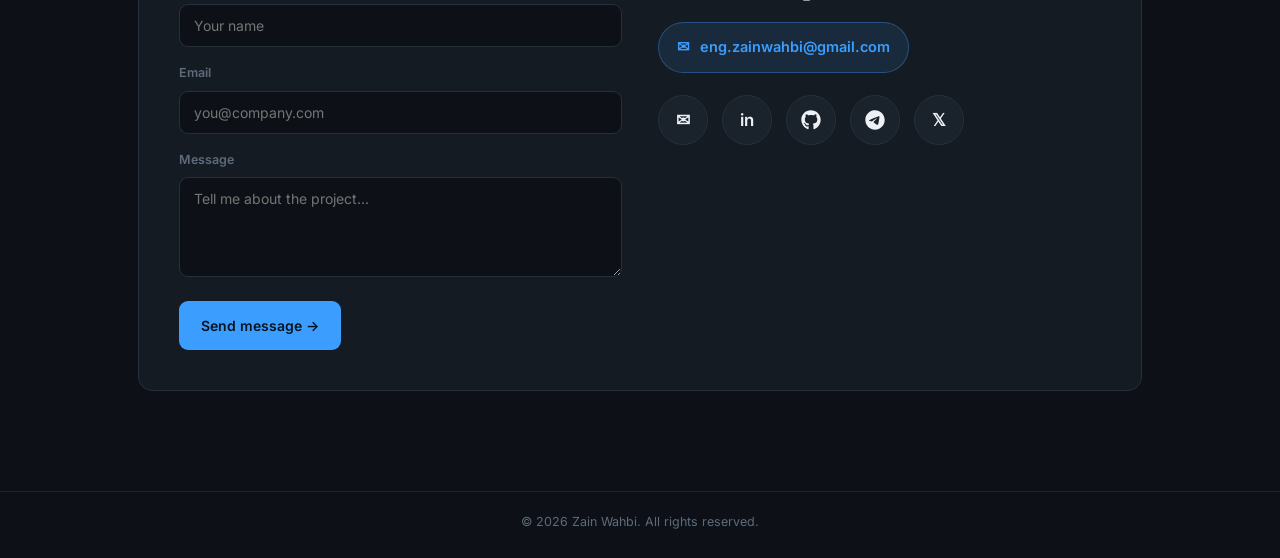
==== commit 44883546: "Update index.html" ====
--- a/index.html
+++ b/index.html
@@ -20,9 +20,33 @@
 <link rel="preconnect" href="https://fonts.gstatic.com" crossorigin>
 <link href="https://fonts.googleapis.com/css2?family=Space+Grotesk:wght@500;600;700&family=Inter:wght@400;500;600;700;800&family=Tajawal:wght@400;500;700;800&display=swap" rel="stylesheet">
 <link rel="icon" type="image/svg+xml" href="data:image/svg+xml,%3Csvg xmlns='http://www.w3.org/2000/svg' viewBox='0 0 100 100'%3E%3Cdefs%3E%3ClinearGradient id='g' x1='0' y1='0' x2='1' y2='1'%3E%3Cstop offset='0' stop-color='%233B9EFF'/%3E%3Cstop offset='1' stop-color='%230077B5'/%3E%3C/linearGradient%3E%3C/defs%3E%3Crect width='100' height='100' rx='22' fill='url(%23g)'/%3E%3Ctext x='50' y='69' font-family='Arial,sans-serif' font-weight='700' font-size='58' fill='%2308131F' text-anchor='middle'%3EZ%3C/text%3E%3C/svg%3E">
+<meta name="theme-color" content="#0D1117">
 <link rel="stylesheet" href="style.css">
+<link rel="stylesheet" href="loader.css">
+<noscript><style>#page-loader{display:none !important;}</style></noscript>
 </head>
 <body>
+
+<!-- PAGE LOADER -->
+<div id="page-loader" role="status" aria-live="polite" aria-label="Loading">
+  <div class="pl-inner">
+    <svg class="pl-mark" viewBox="0 0 100 100" fill="none" aria-hidden="true">
+      <defs>
+        <linearGradient id="plGrad" x1="12" y1="12" x2="88" y2="88" gradientUnits="userSpaceOnUse">
+          <stop offset="0" stop-color="#3B9EFF"/>
+          <stop offset="1" stop-color="#0077B5"/>
+        </linearGradient>
+      </defs>
+      <rect x="4" y="4" width="92" height="92" rx="24" stroke="rgba(59,158,255,0.16)" stroke-width="1.5"/>
+      <rect class="pl-frame-run" pathLength="1" x="4" y="4" width="92" height="92" rx="24" stroke="url(#plGrad)" stroke-width="2.5" stroke-linecap="round"/>
+      <path d="M30 32H70L30 68H70" stroke="rgba(59,158,255,0.13)" stroke-width="7" stroke-linecap="round" stroke-linejoin="round"/>
+      <path class="pl-z" pathLength="1" d="M30 32H70L30 68H70" stroke="url(#plGrad)" stroke-width="7" stroke-linecap="round" stroke-linejoin="round"/>
+    </svg>
+    <div class="pl-name">Zain <span>Wahbi</span></div>
+    <div class="pl-role">Backend &amp; ML Engineer</div>
+    <div class="pl-bar"></div>
+  </div>
+</div>
 
 <header>
   <nav class="wrap">
@@ -289,6 +313,7 @@
   </div>
 </footer>
 
+<script src="loader.js"></script>
 <script src="script.js"></script>
 </body>
 </html>
